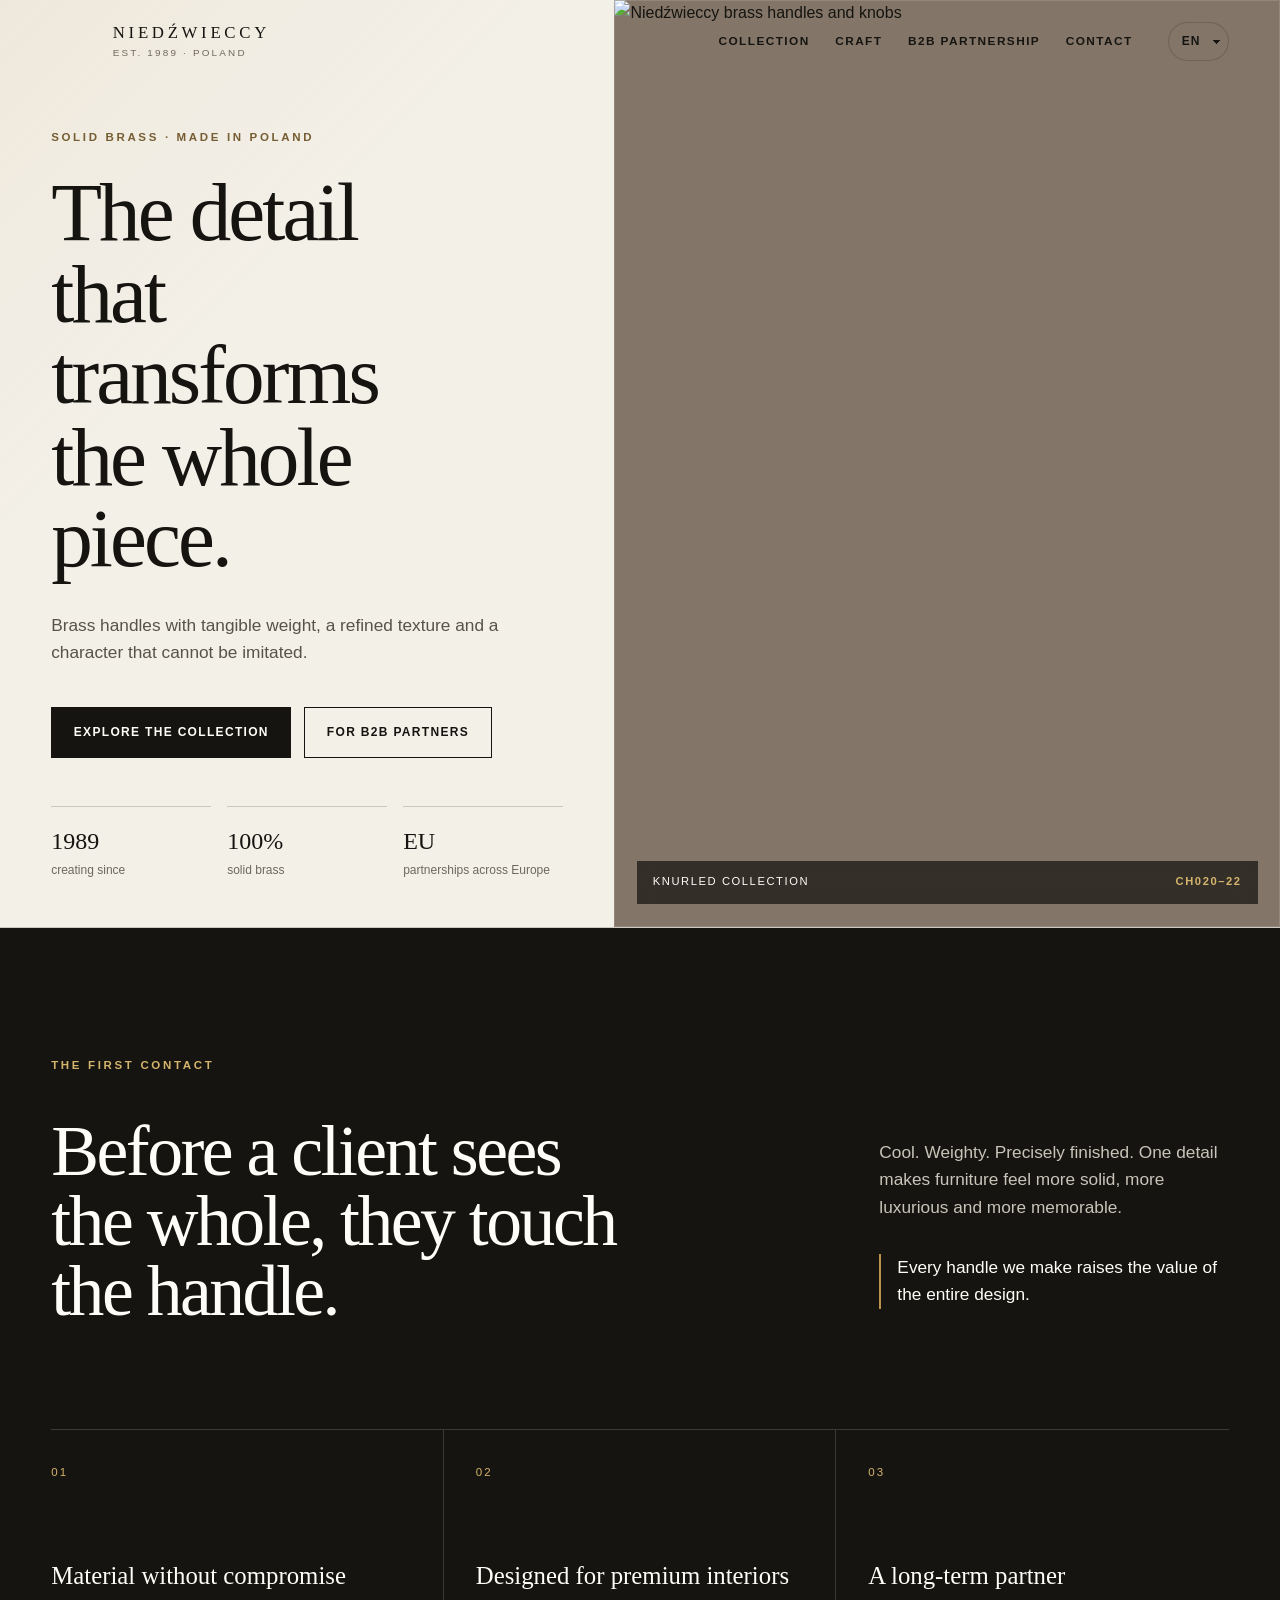
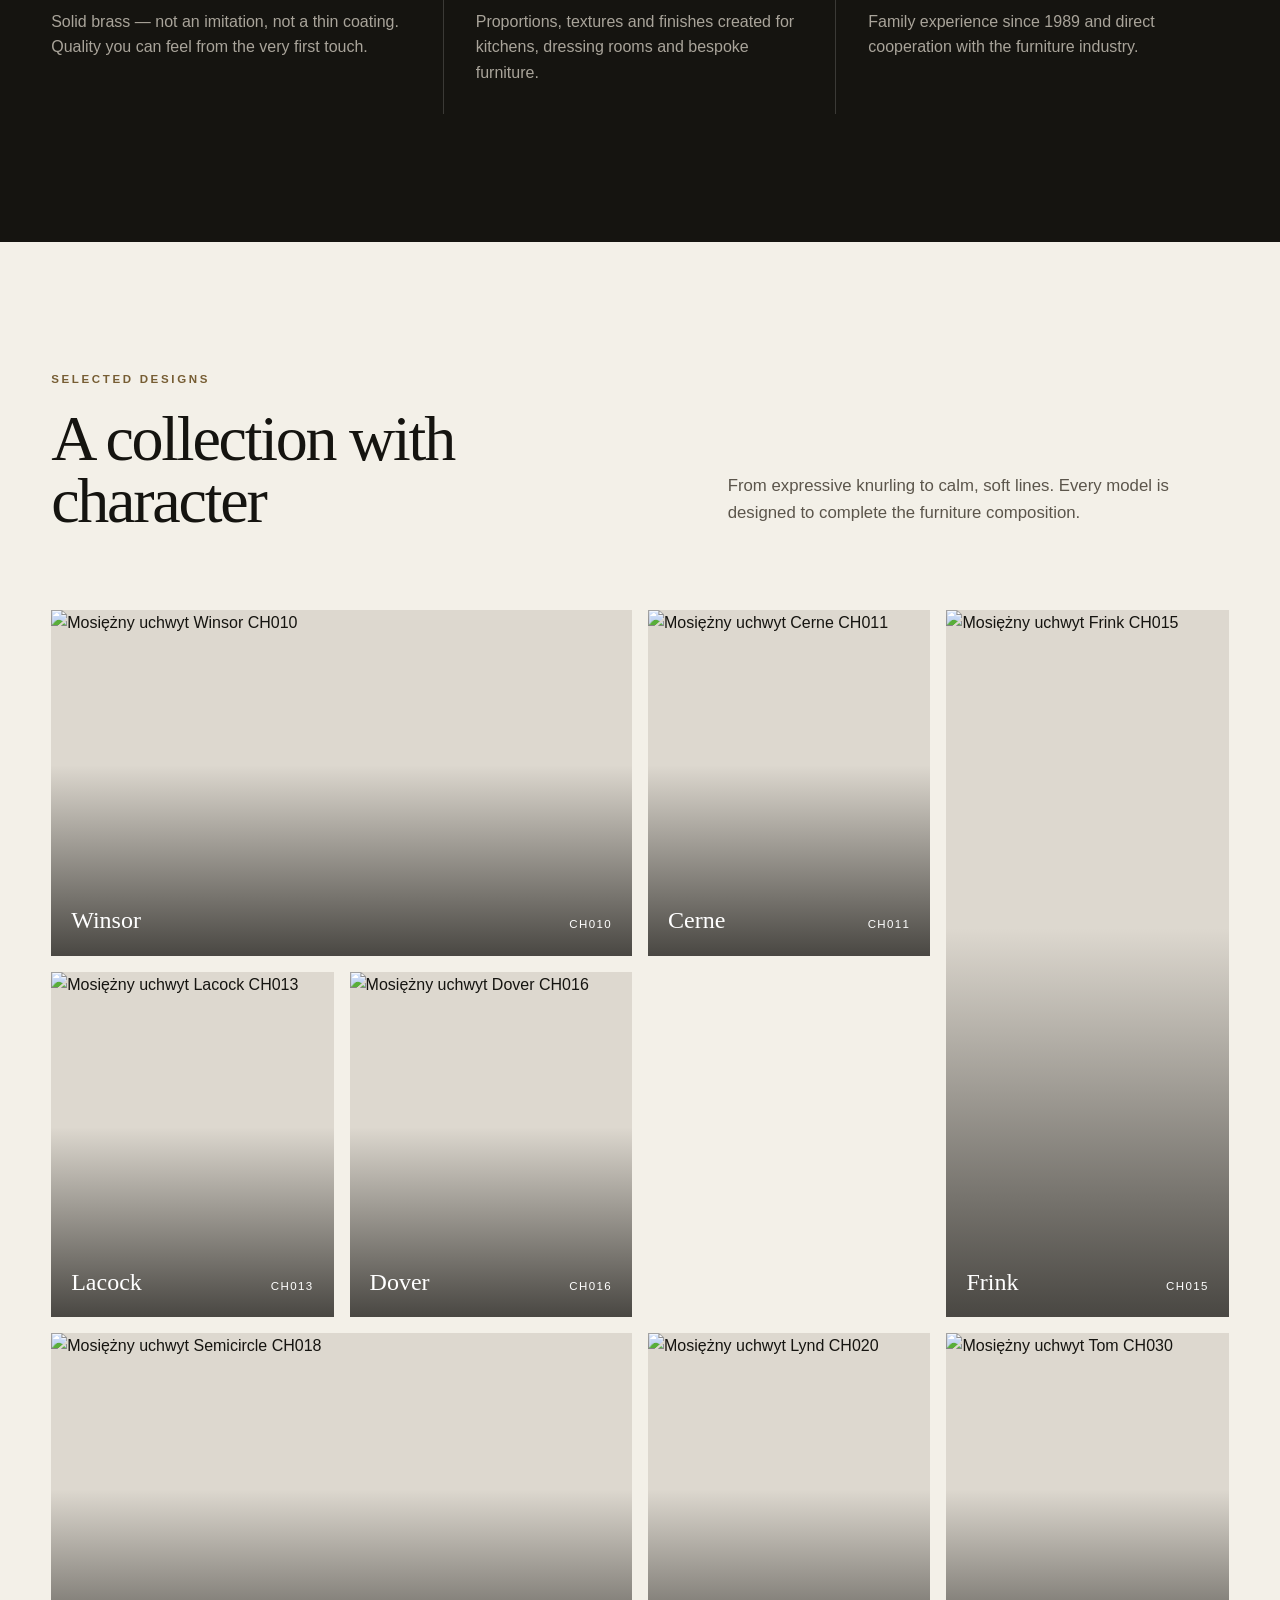
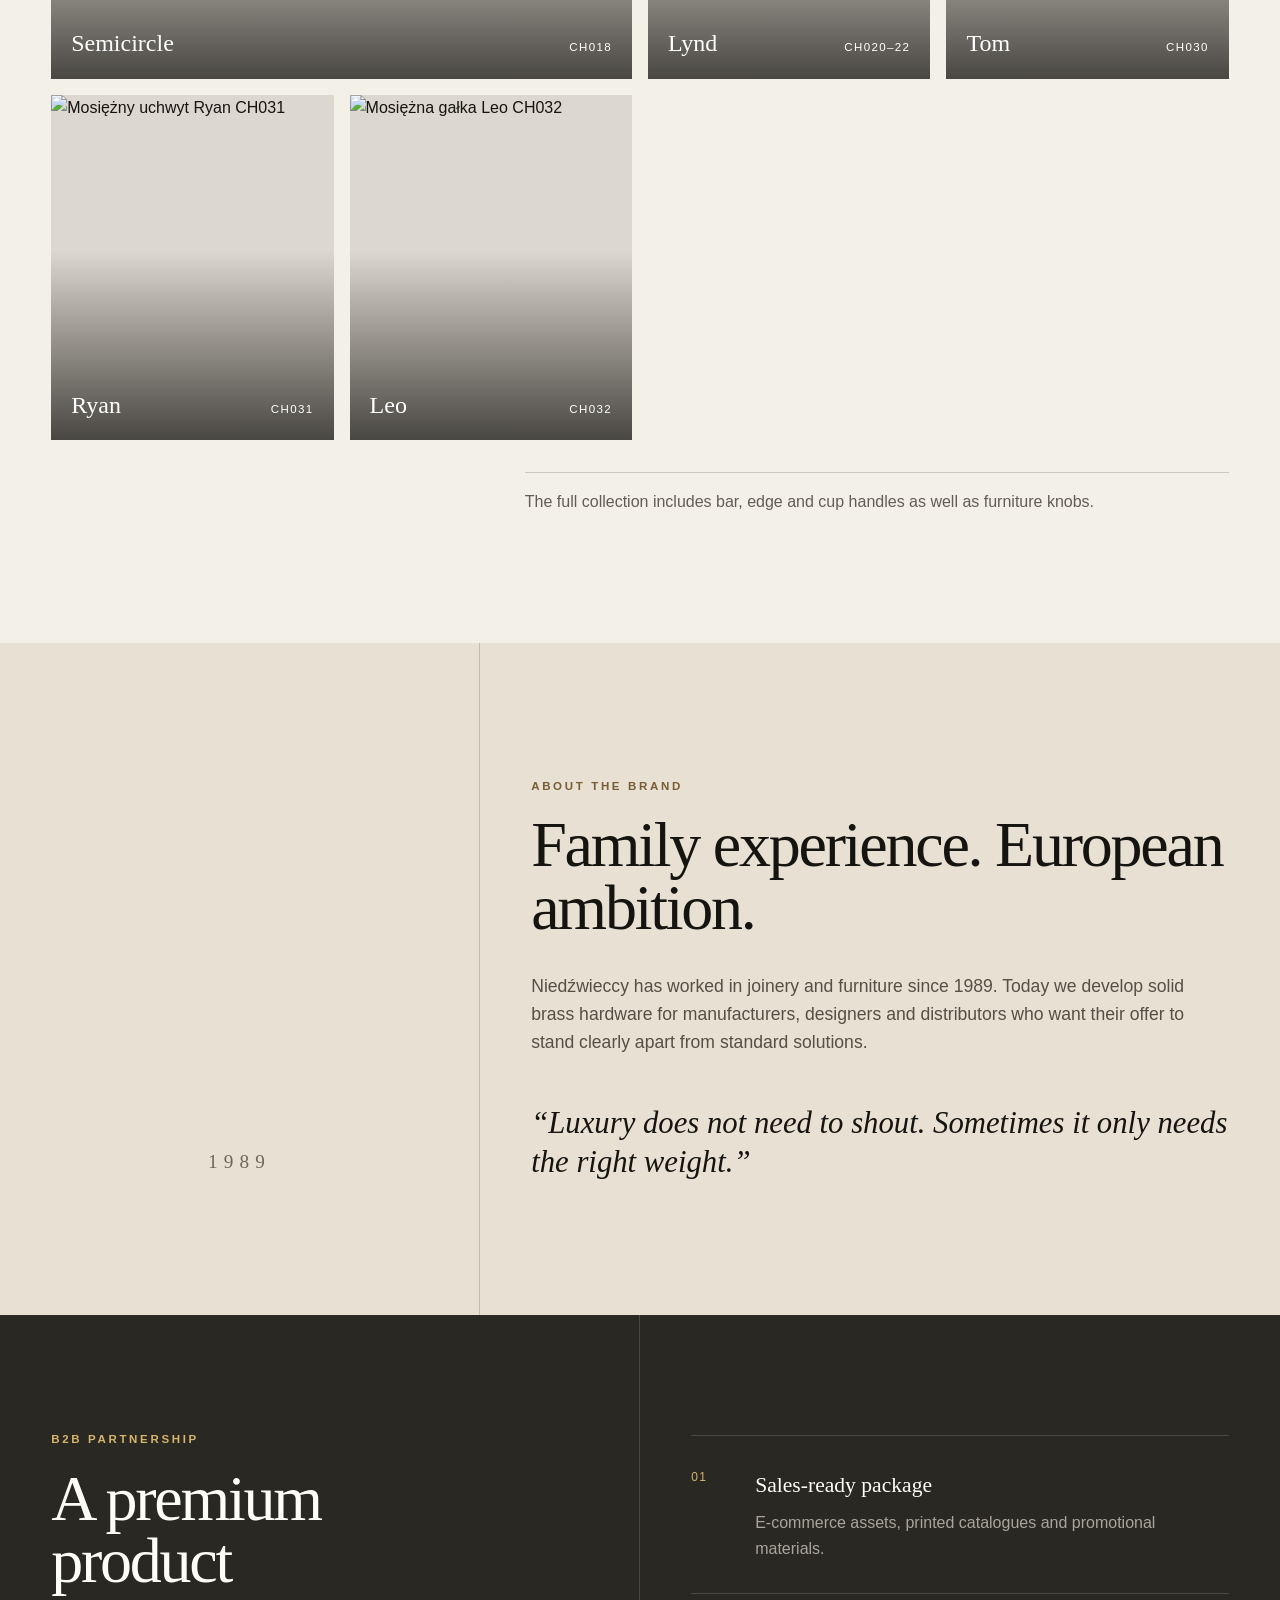
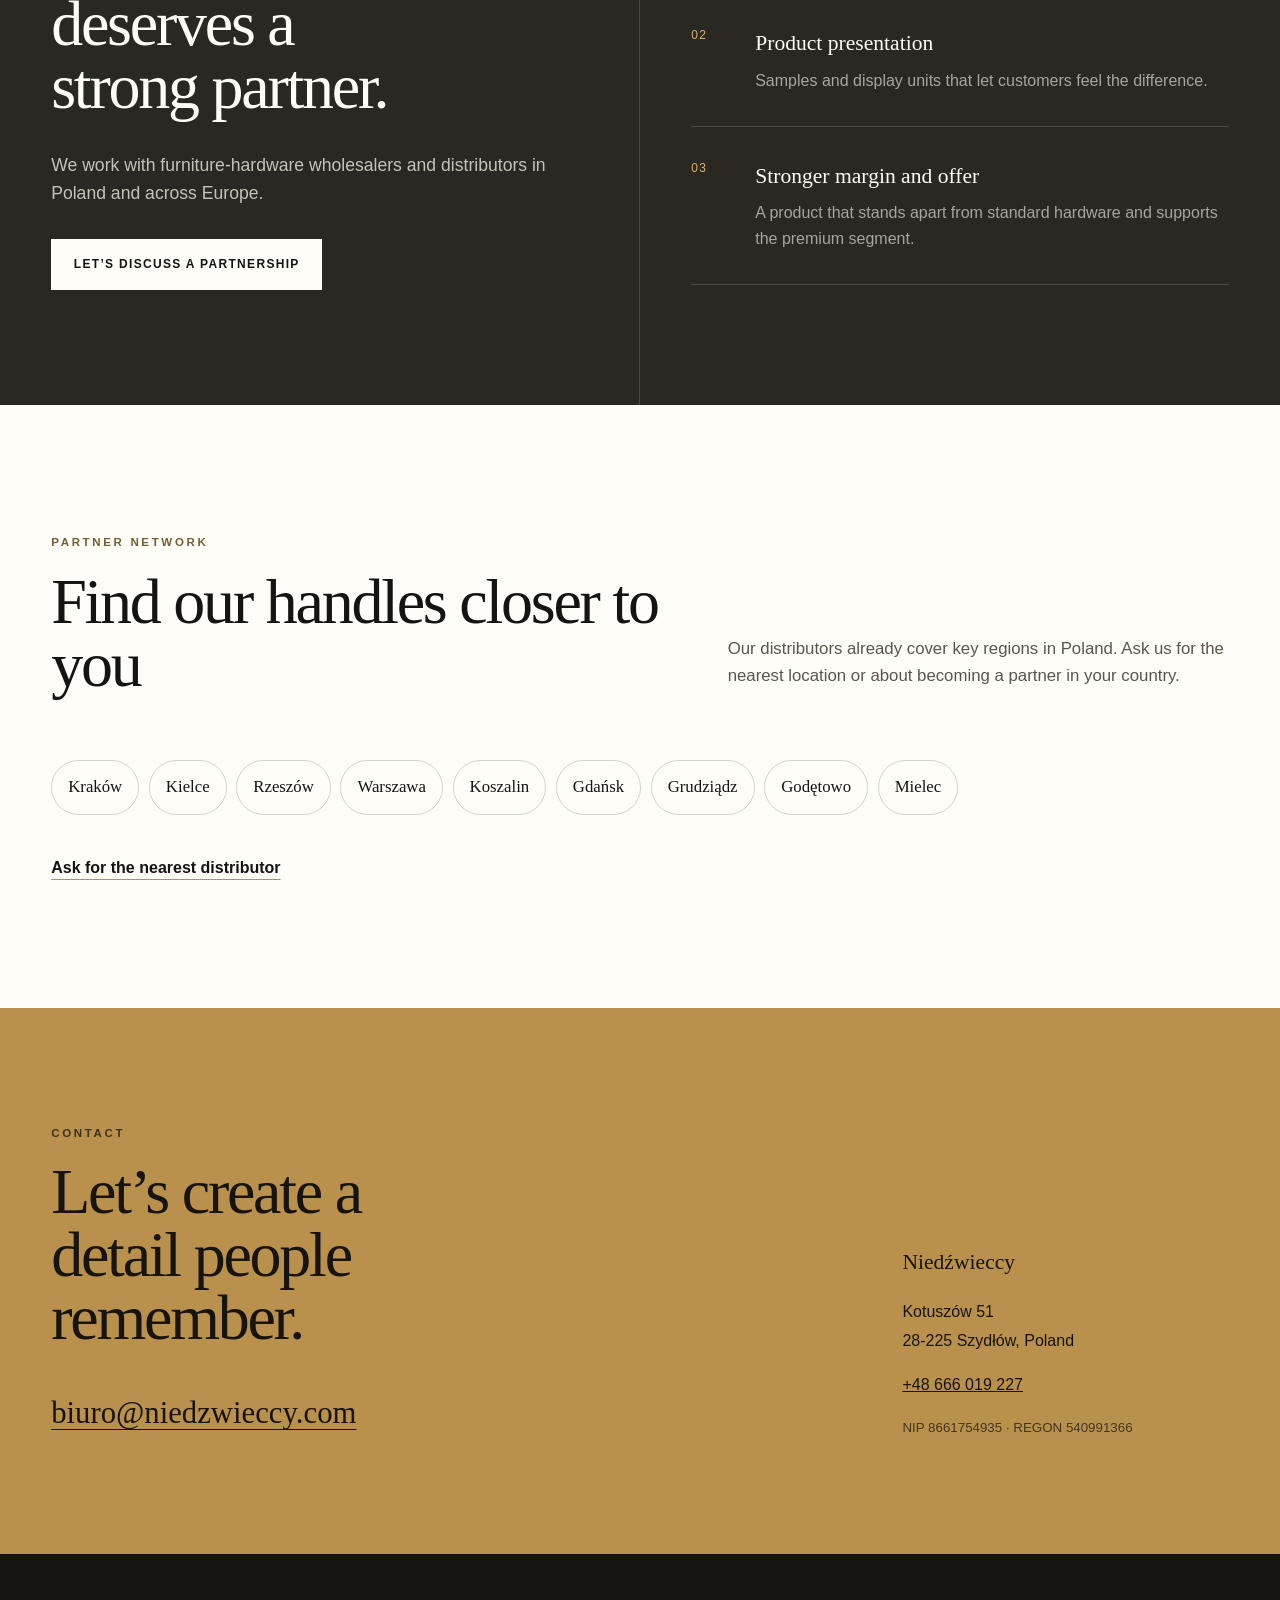
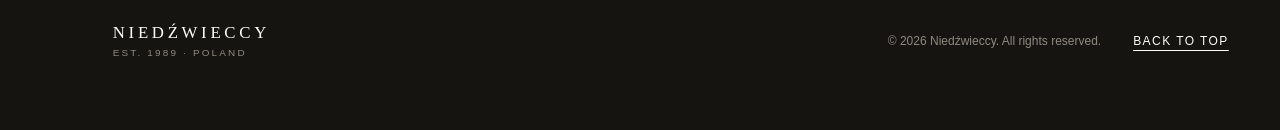
==== index.html @ 20846301 "Add files via upload" ====
<!doctype html>
<html lang="pl">
  <head>
    <meta charset="utf-8" />
    <meta name="viewport" content="width=device-width, initial-scale=1" />
    <meta name="theme-color" content="#151410" />
    <meta
      name="description"
      content="Niedźwieccy — uchwyty i gałki z litego mosiądzu dla producentów mebli, projektantów i dystrybutorów. Polska marka od 1989 roku."
    />
    <meta property="og:type" content="website" />
    <meta property="og:title" content="Niedźwieccy — mosiężne uchwyty klasy premium" />
    <meta
      property="og:description"
      content="Detal, który zmienia cały mebel. Lite mosiężne uchwyty dla profesjonalistów."
    />
    <link rel="canonical" href="https://www.niedzwieccy.com/" />
    <link rel="alternate" hreflang="pl" href="https://www.niedzwieccy.com/?lang=pl" />
    <link rel="alternate" hreflang="de" href="https://www.niedzwieccy.com/?lang=de" />
    <link rel="alternate" hreflang="en" href="https://www.niedzwieccy.com/?lang=en" />
    <link rel="alternate" hreflang="es" href="https://www.niedzwieccy.com/?lang=es" />
    <link rel="alternate" hreflang="fr" href="https://www.niedzwieccy.com/?lang=fr" />
    <link rel="alternate" hreflang="it" href="https://www.niedzwieccy.com/?lang=it" />
    <link
      rel="icon"
      type="image/svg+xml"
      href="data:image/svg+xml,%3Csvg xmlns='http://www.w3.org/2000/svg' viewBox='0 0 64 64'%3E%3Crect width='64' height='64' rx='32' fill='%23151410'/%3E%3Cpath d='M18 45V18l28 28V19' fill='none' stroke='%23c6a15b' stroke-width='5' stroke-linecap='round' stroke-linejoin='round'/%3E%3C/svg%3E"
    />
    <link rel="stylesheet" href="styles.css" />
    <title>Niedźwieccy — mosiężne uchwyty klasy premium</title>
  </head>
  <body>
    <a class="skip-link" href="#main" data-i18n="skip">Przejdź do treści</a>

    <header class="site-header" data-header>
      <a class="brand" href="#top" aria-label="Niedźwieccy — strona główna">
        <span class="brand-tree" aria-hidden="true"></span>
        <span class="brand-copy">
          <strong>NIEDŹWIECCY</strong>
          <small>EST. 1989 · POLAND</small>
        </span>
      </a>

      <button class="menu-toggle" type="button" aria-expanded="false" aria-controls="site-nav" data-menu>
        <span></span><span></span>
        <span class="sr-only" data-i18n="menu">Menu</span>
      </button>

      <nav class="site-nav" id="site-nav" aria-label="Główna nawigacja" data-nav>
        <a href="#collection" data-i18n="navCollection">Kolekcja</a>
        <a href="#craft" data-i18n="navCraft">Rzemiosło</a>
        <a href="#b2b" data-i18n="navB2b">Współpraca B2B</a>
        <a href="#contact" data-i18n="navContact">Kontakt</a>
      </nav>

      <label class="language-picker">
        <span class="sr-only" data-i18n="language">Język</span>
        <select aria-label="Język" data-language>
          <option value="pl">PL</option>
          <option value="de">DE</option>
          <option value="en">EN</option>
          <option value="es">ES</option>
          <option value="fr">FR</option>
          <option value="it">IT</option>
        </select>
      </label>
    </header>

    <main id="main">
      <section class="hero" id="top">
        <div class="hero-copy">
          <div class="eyebrow" data-i18n="heroEyebrow">LITY MOSIĄDZ · POLSKA PRODUKCJA</div>
          <h1 data-i18n="heroTitle">Detal, który zmienia cały mebel.</h1>
          <p class="hero-lead" data-i18n="heroLead">
            Mosiężne uchwyty o wyczuwalnym ciężarze, szlachetnej fakturze i charakterze, którego nie da się podrobić.
          </p>
          <div class="hero-actions">
            <a class="button button-primary" href="#collection" data-i18n="seeCollection">Zobacz kolekcję</a>
            <a class="button button-ghost" href="#b2b" data-i18n="forBusiness">Dla partnerów B2B</a>
          </div>
          <dl class="hero-facts" aria-label="Najważniejsze informacje">
            <div><dt>1989</dt><dd data-i18n="since">od tego roku tworzymy</dd></div>
            <div><dt>100%</dt><dd data-i18n="solid">litego mosiądzu</dd></div>
            <div><dt>EU</dt><dd data-i18n="europe">współpraca w Europie</dd></div>
          </dl>
        </div>
        <figure class="hero-visual">
          <img src="assets/hero-brass.png" alt="Mosiężne uchwyty i gałki Niedźwieccy" data-i18n-alt="heroAlt" />
          <figcaption><span data-i18n="heroCaption">Kolekcja ryflowana</span><strong>CH020–22</strong></figcaption>
        </figure>
      </section>

      <section class="manifesto" id="craft">
        <div class="section-kicker reveal" data-i18n="touchKicker">PIERWSZY KONTAKT</div>
        <div class="manifesto-grid">
          <h2 class="reveal" data-i18n="touchTitle">Zanim klient zobaczy całość, najpierw dotknie uchwytu.</h2>
          <div class="manifesto-copy reveal">
            <p data-i18n="touchBody">
              Chłodny. Ciężki. Precyzyjnie wykończony. Ten jeden detal sprawia, że mebel wygląda solidniej, bardziej luksusowo i zostaje w pamięci.
            </p>
            <p class="gold-line" data-i18n="touchClaim">Każdy nasz uchwyt podnosi wartość całego projektu.</p>
          </div>
        </div>
        <div class="value-grid">
          <article class="value-card reveal">
            <span>01</span>
            <h3 data-i18n="value1Title">Materiał bez kompromisów</h3>
            <p data-i18n="value1Body">Masywny mosiądz — nie imitacja, nie cienka powłoka. Jakość wyczuwalna od pierwszego dotyku.</p>
          </article>
          <article class="value-card reveal">
            <span>02</span>
            <h3 data-i18n="value2Title">Projekt dla wnętrza premium</h3>
            <p data-i18n="value2Body">Proporcje, faktury i wykończenia tworzone z myślą o kuchniach, garderobach i meblach na zamówienie.</p>
          </article>
          <article class="value-card reveal">
            <span>03</span>
            <h3 data-i18n="value3Title">Partner na lata</h3>
            <p data-i18n="value3Body">Rodzinne doświadczenie od 1989 roku i bezpośrednia współpraca z branżą meblarską.</p>
          </article>
        </div>
      </section>

      <section class="collection" id="collection">
        <div class="section-heading reveal">
          <div>
            <div class="section-kicker" data-i18n="collectionKicker">WYBRANE MODELE</div>
            <h2 data-i18n="collectionTitle">Kolekcja z charakterem</h2>
          </div>
          <p data-i18n="collectionLead">Od wyrazistego ryflowania po spokojne, miękkie linie. Każdy model został zaprojektowany tak, by domknąć kompozycję mebla.</p>
        </div>

        <div class="collection-grid">
          <article class="product-card product-wide reveal">
            <img src="assets/collection-winsor.jpg" alt="Mosiężny uchwyt Winsor CH010" loading="lazy" />
            <div><h3>Winsor</h3><span>CH010</span></div>
          </article>
          <article class="product-card reveal">
            <img src="assets/collection-cerne.jpg" alt="Mosiężny uchwyt Cerne CH011" loading="lazy" />
            <div><h3>Cerne</h3><span>CH011</span></div>
          </article>
          <article class="product-card product-tall reveal">
            <img src="assets/collection-frink.jpg" alt="Mosiężny uchwyt Frink CH015" loading="lazy" />
            <div><h3>Frink</h3><span>CH015</span></div>
          </article>
          <article class="product-card reveal">
            <img src="assets/collection-lacock.jpg" alt="Mosiężny uchwyt Lacock CH013" loading="lazy" />
            <div><h3>Lacock</h3><span>CH013</span></div>
          </article>
          <article class="product-card reveal">
            <img src="assets/collection-dover.jpg" alt="Mosiężny uchwyt Dover CH016" loading="lazy" />
            <div><h3>Dover</h3><span>CH016</span></div>
          </article>
          <article class="product-card product-wide reveal">
            <img src="assets/collection-semicircle.jpg" alt="Mosiężny uchwyt Semicircle CH018" loading="lazy" />
            <div><h3>Semicircle</h3><span>CH018</span></div>
          </article>
          <article class="product-card reveal">
            <img src="assets/collection-lynd.jpg" alt="Mosiężny uchwyt Lynd CH020" loading="lazy" />
            <div><h3>Lynd</h3><span>CH020–22</span></div>
          </article>
          <article class="product-card reveal">
            <img src="assets/collection-tom.jpg" alt="Mosiężny uchwyt Tom CH030" loading="lazy" />
            <div><h3>Tom</h3><span>CH030</span></div>
          </article>
          <article class="product-card reveal">
            <img src="assets/collection-ryan.jpg" alt="Mosiężny uchwyt Ryan CH031" loading="lazy" />
            <div><h3>Ryan</h3><span>CH031</span></div>
          </article>
          <article class="product-card reveal">
            <img src="assets/collection-leo.jpg" alt="Mosiężna gałka Leo CH032" loading="lazy" />
            <div><h3>Leo</h3><span>CH032</span></div>
          </article>
        </div>

        <p class="collection-note reveal" data-i18n="collectionNote">Pełna kolekcja obejmuje uchwyty relingowe, krawędziowe, muszlowe i gałki meblowe.</p>
      </section>

      <section class="about">
        <div class="about-mark reveal" aria-hidden="true"><span class="about-tree"></span><small>1989</small></div>
        <div class="about-copy reveal">
          <div class="section-kicker" data-i18n="aboutKicker">O MARCE</div>
          <h2 data-i18n="aboutTitle">Rodzinne doświadczenie. Europejska ambicja.</h2>
          <p data-i18n="aboutBody">
            Niedźwieccy działają w branży stolarskiej i meblarskiej od 1989 roku. Dziś rozwijamy kolekcję uchwytów z litego mosiądzu dla producentów, projektantów i dystrybutorów, którzy chcą wyraźnie odróżnić swoją ofertę od standardowych rozwiązań.
          </p>
          <blockquote data-i18n="aboutQuote">„Luksus nie musi krzyczeć. Czasem wystarczy, że ma odpowiedni ciężar.”</blockquote>
        </div>
      </section>

      <section class="b2b" id="b2b">
        <div class="b2b-intro reveal">
          <div class="section-kicker" data-i18n="b2bKicker">WSPÓŁPRACA B2B</div>
          <h2 data-i18n="b2bTitle">Produkt premium potrzebuje dobrego partnera.</h2>
          <p data-i18n="b2bLead">Współpracujemy z hurtowniami i dystrybutorami akcesoriów meblowych w Polsce i Europie.</p>
          <a class="button button-light" href="mailto:biuro@niedzwieccy.com?subject=Współpraca%20B2B%20Niedźwieccy" data-i18n="b2bCta">Porozmawiajmy o współpracy</a>
        </div>
        <div class="b2b-list reveal">
          <article>
            <span>01</span>
            <div><h3 data-i18n="b2b1Title">Gotowy pakiet sprzedażowy</h3><p data-i18n="b2b1Body">Materiały e-commerce, katalogi drukowane i materiały promocyjne.</p></div>
          </article>
          <article>
            <span>02</span>
            <div><h3 data-i18n="b2b2Title">Ekspozycja produktu</h3><p data-i18n="b2b2Body">Próbki oraz ekspozytory, które pozwalają klientowi poczuć różnicę.</p></div>
          </article>
          <article>
            <span>03</span>
            <div><h3 data-i18n="b2b3Title">Rozwój marży i oferty</h3><p data-i18n="b2b3Body">Produkt odróżniający się od standardowych akcesoriów i wspierający segment premium.</p></div>
          </article>
        </div>
      </section>

      <section class="distribution">
        <div class="section-heading reveal">
          <div>
            <div class="section-kicker" data-i18n="distributionKicker">SIEĆ PARTNERÓW</div>
            <h2 data-i18n="distributionTitle">Znajdź nasze uchwyty bliżej siebie</h2>
          </div>
          <p data-i18n="distributionLead">Nasi dystrybutorzy są już obecni w najważniejszych regionach Polski. Zapytaj nas o najbliższy punkt lub możliwość współpracy w Twoim kraju.</p>
        </div>
        <div class="city-list reveal" aria-label="Miasta dystrybutorów">
          <span>Kraków</span><span>Kielce</span><span>Rzeszów</span><span>Warszawa</span><span>Koszalin</span><span>Gdańsk</span><span>Grudziądz</span><span>Godętowo</span><span>Mielec</span>
        </div>
        <a class="text-link reveal" href="mailto:biuro@niedzwieccy.com?subject=Najbliższy%20dystrybutor" data-i18n="findPartner">Zapytaj o najbliższego dystrybutora</a>
      </section>

      <section class="contact" id="contact">
        <div class="contact-lead reveal">
          <div class="section-kicker" data-i18n="contactKicker">KONTAKT</div>
          <h2 data-i18n="contactTitle">Stwórzmy detal, który zostaje w pamięci.</h2>
          <a class="contact-email" href="mailto:biuro@niedzwieccy.com">biuro@niedzwieccy.com</a>
        </div>
        <address class="contact-details reveal">
          <strong>Niedźwieccy</strong>
          <span>Kotuszów 51</span>
          <span>28-225 Szydłów, Poland</span>
          <a href="tel:+48666019227">+48 666 019 227</a>
          <small>NIP 8661754935 · REGON 540991366</small>
        </address>
      </section>
    </main>

    <footer>
      <a class="brand brand-footer" href="#top">
        <span class="brand-tree" aria-hidden="true"></span>
        <span class="brand-copy"><strong>NIEDŹWIECCY</strong><small>EST. 1989 · POLAND</small></span>
      </a>
      <p>© <span data-year></span> Niedźwieccy. <span data-i18n="rights">Wszelkie prawa zastrzeżone.</span></p>
      <a href="#top" class="back-top" data-i18n="backTop">Na górę</a>
    </footer>

    <script src="script.js"></script>
  </body>
</html>
---- styles.css ----
:root {
  --ink: #151410;
  --ink-soft: #2a2822;
  --paper: #f3f0e8;
  --paper-warm: #e7e0d3;
  --white: #fffdf8;
  --brass: #b9904c;
  --brass-bright: #d5b46d;
  --line: rgba(21, 20, 16, 0.18);
  --serif: Georgia, "Times New Roman", serif;
  --sans: "Helvetica Neue", Helvetica, Arial, sans-serif;
  --pad: clamp(1.25rem, 4vw, 5rem);
  --radius: 2px;
}

* { box-sizing: border-box; }
html { scroll-behavior: smooth; }
body {
  margin: 0;
  color: var(--ink);
  background: var(--paper);
  font-family: var(--sans);
  font-size: 1rem;
  line-height: 1.6;
  -webkit-font-smoothing: antialiased;
}
body.menu-open { overflow: hidden; }
a { color: inherit; }
img { display: block; max-width: 100%; }
button, select { font: inherit; }

.skip-link {
  position: fixed;
  z-index: 100;
  left: 1rem;
  top: -5rem;
  padding: .75rem 1rem;
  background: var(--ink);
  color: var(--white);
}
.skip-link:focus { top: 1rem; }
.sr-only {
  position: absolute;
  width: 1px;
  height: 1px;
  padding: 0;
  margin: -1px;
  overflow: hidden;
  clip: rect(0,0,0,0);
  white-space: nowrap;
  border: 0;
}

.site-header {
  position: fixed;
  z-index: 30;
  inset: 0 0 auto 0;
  height: 5.25rem;
  padding: 0 var(--pad);
  display: grid;
  grid-template-columns: 1fr auto auto;
  align-items: center;
  gap: 2.2rem;
  border-bottom: 1px solid transparent;
  transition: background .35s ease, border-color .35s ease, height .35s ease;
}
.site-header.scrolled {
  height: 4.5rem;
  background: rgba(243, 240, 232, .94);
  border-color: var(--line);
  backdrop-filter: blur(16px);
}
.brand {
  display: inline-flex;
  align-items: center;
  gap: .85rem;
  width: max-content;
  text-decoration: none;
}
.brand-tree, .about-tree {
  display: block;
  background-image: url("assets/tree-mark.png");
  background-size: 200% 100%;
  background-position: left center;
  background-repeat: no-repeat;
}
.brand-tree { width: 3rem; height: 2.6rem; }
.brand-copy { display: grid; line-height: 1; gap: .35rem; }
.brand-copy strong { font-family: var(--serif); font-size: 1.05rem; letter-spacing: .22em; font-weight: 400; }
.brand-copy small { font-size: .62rem; letter-spacing: .22em; color: #6f6a60; }

.site-nav { display: flex; align-items: center; gap: clamp(1rem, 2vw, 2rem); }
.site-nav a {
  position: relative;
  text-decoration: none;
  text-transform: uppercase;
  letter-spacing: .12em;
  font-size: .74rem;
  font-weight: 600;
}
.site-nav a::after {
  content: "";
  position: absolute;
  left: 0;
  right: 100%;
  bottom: -.4rem;
  height: 1px;
  background: var(--brass);
  transition: right .25s ease;
}
.site-nav a:hover::after, .site-nav a:focus-visible::after { right: 0; }
.language-picker select {
  appearance: none;
  border: 1px solid var(--line);
  border-radius: 999px;
  background: transparent;
  color: var(--ink);
  padding: .55rem 1.7rem .55rem .8rem;
  font-size: .75rem;
  font-weight: 700;
  letter-spacing: .09em;
  background-image: linear-gradient(45deg, transparent 50%, currentColor 50%), linear-gradient(135deg, currentColor 50%, transparent 50%);
  background-position: calc(100% - 11px) 50%, calc(100% - 7px) 50%;
  background-size: 4px 4px, 4px 4px;
  background-repeat: no-repeat;
}
.menu-toggle { display: none; }

.hero {
  min-height: 100svh;
  display: grid;
  grid-template-columns: 48% 52%;
  border-bottom: 1px solid var(--line);
}
.hero-copy {
  padding: clamp(8rem, 14vh, 11rem) var(--pad) 3rem;
  display: flex;
  flex-direction: column;
  justify-content: center;
  background:
    linear-gradient(135deg, rgba(185,144,76,.08), transparent 35%),
    var(--paper);
}
.eyebrow, .section-kicker {
  font-size: .72rem;
  letter-spacing: .23em;
  font-weight: 700;
  color: #765d33;
}
.hero h1, h2 {
  margin: 0;
  font-family: var(--serif);
  font-weight: 400;
  letter-spacing: -.035em;
  line-height: .98;
}
.hero h1 { max-width: 9ch; margin-top: 1.6rem; font-size: clamp(3.2rem, 6.5vw, 7.2rem); }
.hero-lead { max-width: 36rem; margin: 2rem 0 0; color: #585248; font-size: clamp(1.05rem, 1.35vw, 1.28rem); }
.hero-actions { display: flex; flex-wrap: wrap; gap: .8rem; margin-top: 2.5rem; }
.button {
  display: inline-flex;
  align-items: center;
  justify-content: center;
  min-height: 3.2rem;
  padding: .85rem 1.35rem;
  border: 1px solid var(--ink);
  text-decoration: none;
  text-transform: uppercase;
  letter-spacing: .11em;
  font-size: .75rem;
  font-weight: 700;
  transition: color .25s ease, background .25s ease, border-color .25s ease;
}
.button-primary { color: var(--white); background: var(--ink); }
.button-primary:hover, .button-primary:focus-visible { background: var(--brass); border-color: var(--brass); }
.button-ghost:hover, .button-ghost:focus-visible { color: var(--white); background: var(--ink); }
.hero-facts { margin: auto 0 0; padding-top: 3rem; display: grid; grid-template-columns: repeat(3, 1fr); gap: 1rem; }
.hero-facts div { border-top: 1px solid var(--line); padding-top: .9rem; }
.hero-facts dt { font-family: var(--serif); font-size: 1.5rem; }
.hero-facts dd { margin: .15rem 0 0; color: #6e685f; font-size: .75rem; line-height: 1.35; }
.hero-visual { position: relative; margin: 0; min-height: 42rem; overflow: hidden; background: #837668; }
.hero-visual::after {
  content: "";
  position: absolute;
  inset: 0;
  box-shadow: inset 0 0 0 1px rgba(255,255,255,.12);
  pointer-events: none;
}
.hero-visual img { width: 100%; height: 100%; object-fit: cover; }
.hero-visual figcaption {
  position: absolute;
  z-index: 1;
  bottom: 1.4rem;
  left: 1.4rem;
  right: 1.4rem;
  display: flex;
  align-items: baseline;
  justify-content: space-between;
  padding: .8rem 1rem;
  background: rgba(21,20,16,.72);
  color: var(--white);
  backdrop-filter: blur(8px);
  text-transform: uppercase;
  font-size: .7rem;
  letter-spacing: .14em;
}
.hero-visual figcaption strong { color: var(--brass-bright); }

.manifesto, .collection, .distribution { padding: clamp(6rem, 10vw, 10rem) var(--pad); }
.manifesto { background: var(--ink); color: var(--white); }
.manifesto .section-kicker { color: var(--brass-bright); }
.manifesto-grid { margin-top: 2.6rem; display: grid; grid-template-columns: 1.35fr .65fr; gap: 8vw; align-items: end; }
.manifesto h2 { max-width: 16ch; font-size: clamp(2.7rem, 5.6vw, 6.3rem); }
.manifesto-copy { max-width: 32rem; color: #c9c4b9; font-size: 1.08rem; }
.gold-line { margin-top: 2rem; padding-left: 1rem; border-left: 2px solid var(--brass); color: var(--white); }
.value-grid { margin-top: clamp(4rem, 8vw, 8rem); display: grid; grid-template-columns: repeat(3, 1fr); border-top: 1px solid rgba(255,255,255,.16); }
.value-card { min-height: 17rem; padding: 1.8rem 2rem 1.8rem 0; border-right: 1px solid rgba(255,255,255,.16); }
.value-card + .value-card { padding-left: 2rem; }
.value-card:last-child { border-right: 0; }
.value-card > span { color: var(--brass-bright); font-size: .72rem; letter-spacing: .18em; }
.value-card h3 { margin: 4.5rem 0 .8rem; font-family: var(--serif); font-size: 1.55rem; font-weight: 400; }
.value-card p { margin: 0; color: #a9a49a; max-width: 25rem; }

.section-heading { display: grid; grid-template-columns: 1.1fr .9fr; gap: 4rem; align-items: end; }
.section-heading h2, .about h2, .b2b h2, .contact h2 { margin-top: 1.2rem; font-size: clamp(2.8rem, 5vw, 5.8rem); }
.section-heading > p { margin: 0 0 .4rem; max-width: 35rem; color: #5b554b; font-size: 1.05rem; }
.collection-grid {
  margin-top: clamp(3rem, 6vw, 5rem);
  display: grid;
  grid-template-columns: repeat(4, 1fr);
  grid-auto-rows: clamp(18rem, 27vw, 30rem);
  gap: 1rem;
}
.product-card { position: relative; overflow: hidden; margin: 0; background: #ddd8cf; }
.product-card.product-wide { grid-column: span 2; }
.product-card.product-tall { grid-row: span 2; }
.product-card img { width: 100%; height: 100%; object-fit: cover; transition: transform .7s cubic-bezier(.2,.65,.25,1); }
.product-card::after { content: ""; position: absolute; inset: 45% 0 0; background: linear-gradient(transparent, rgba(16,15,12,.72)); }
.product-card:hover img { transform: scale(1.035); }
.product-card > div { position: absolute; z-index: 2; left: 1.25rem; right: 1.25rem; bottom: 1rem; display: flex; justify-content: space-between; align-items: baseline; color: white; }
.product-card h3 { margin: 0; font-family: var(--serif); font-size: 1.5rem; font-weight: 400; }
.product-card span { font-size: .72rem; letter-spacing: .12em; }
.collection-note { margin: 2rem 0 0 auto; max-width: 44rem; padding-top: 1rem; border-top: 1px solid var(--line); color: #635d53; }

.about { display: grid; grid-template-columns: .75fr 1.25fr; min-height: 42rem; background: var(--paper-warm); }
.about-mark { display: grid; place-content: center; text-align: center; border-right: 1px solid var(--line); }
.about-tree { width: min(32vw, 25rem); aspect-ratio: 8 / 7; }
.about-mark small { margin-top: 1rem; font-family: var(--serif); font-size: 1.2rem; letter-spacing: .32em; color: #6c665c; }
.about-copy { padding: clamp(5rem, 9vw, 9rem) var(--pad); align-self: center; }
.about-copy p { max-width: 49rem; margin: 2rem 0; font-size: 1.1rem; color: #554f45; }
.about-copy blockquote { margin: 3rem 0 0; max-width: 45rem; font-family: var(--serif); font-style: italic; font-size: clamp(1.4rem, 2.4vw, 2.3rem); line-height: 1.25; }

.b2b { display: grid; grid-template-columns: 1fr 1fr; background: var(--ink-soft); color: var(--white); }
.b2b-intro { padding: clamp(5rem, 9vw, 9rem) var(--pad); border-right: 1px solid rgba(255,255,255,.15); }
.b2b .section-kicker { color: var(--brass-bright); }
.b2b h2 { max-width: 12ch; }
.b2b-intro p { max-width: 36rem; margin: 2rem 0; color: #c7c2b8; font-size: 1.1rem; }
.button-light { border-color: var(--white); color: var(--ink); background: var(--white); }
.button-light:hover, .button-light:focus-visible { color: var(--white); background: var(--brass); border-color: var(--brass); }
.b2b-list { padding: clamp(4rem, 8vw, 8rem) var(--pad); display: grid; align-content: center; }
.b2b-list article { display: grid; grid-template-columns: 3rem 1fr; gap: 1rem; padding: 2rem 0; border-bottom: 1px solid rgba(255,255,255,.15); }
.b2b-list article:first-child { border-top: 1px solid rgba(255,255,255,.15); }
.b2b-list span { color: var(--brass-bright); font-size: .75rem; letter-spacing: .12em; }
.b2b-list h3 { margin: 0 0 .45rem; font-family: var(--serif); font-size: 1.35rem; font-weight: 400; }
.b2b-list p { margin: 0; color: #aaa59c; }

.distribution { background: var(--white); }
.city-list { margin-top: 4rem; display: flex; flex-wrap: wrap; gap: .6rem; }
.city-list span { padding: .8rem 1rem; border: 1px solid var(--line); border-radius: 999px; font-family: var(--serif); font-size: 1.05rem; }
.text-link { display: inline-block; margin-top: 2.5rem; text-underline-offset: .35rem; text-decoration-color: var(--brass); font-weight: 600; }

.contact { padding: clamp(5rem, 9vw, 9rem) var(--pad); display: grid; grid-template-columns: 1.4fr .6fr; gap: 7vw; align-items: end; background: var(--brass); color: #17140f; }
.contact-lead h2 { max-width: 13ch; }
.contact .section-kicker { color: #3f321e; }
.contact-email { display: inline-block; margin-top: 2.5rem; font-family: var(--serif); font-size: clamp(1.3rem, 2.4vw, 2.3rem); text-decoration-thickness: 1px; text-underline-offset: .35rem; }
.contact-details { display: grid; gap: .2rem; font-style: normal; }
.contact-details strong { margin-bottom: 1rem; font-family: var(--serif); font-size: 1.35rem; font-weight: 400; }
.contact-details a { margin-top: 1rem; width: max-content; }
.contact-details small { margin-top: 1rem; opacity: .72; }

footer { min-height: 11rem; padding: 2.4rem var(--pad); display: grid; grid-template-columns: 1fr auto auto; gap: 2rem; align-items: center; background: var(--ink); color: var(--white); }
footer .brand-tree { background-position: right center; }
footer .brand-copy small, footer p { color: #8f8a80; }
footer p { font-size: .75rem; }
.back-top { font-size: .75rem; text-transform: uppercase; letter-spacing: .12em; text-underline-offset: .3rem; }

.reveal { opacity: 0; transform: translateY(24px); transition: opacity .8s ease, transform .8s ease; }
.reveal.visible { opacity: 1; transform: none; }

@media (max-width: 1080px) {
  .site-header { grid-template-columns: 1fr auto auto; }
  .site-nav {
    position: fixed;
    inset: 0;
    z-index: -1;
    display: grid;
    place-content: center;
    gap: 1.5rem;
    background: var(--paper);
    opacity: 0;
    pointer-events: none;
    transition: opacity .25s ease;
  }
  .site-nav.open { opacity: 1; pointer-events: auto; }
  .site-nav a { font-family: var(--serif); font-size: clamp(1.8rem, 4vw, 3rem); text-align: center; text-transform: none; font-weight: 400; }
  .menu-toggle { position: relative; z-index: 31; display: grid; gap: .38rem; width: 2.6rem; height: 2.6rem; place-content: center; border: 0; background: transparent; cursor: pointer; }
  .menu-toggle span:not(.sr-only) { display: block; width: 1.4rem; height: 1px; background: currentColor; transition: transform .25s ease; }
  .menu-toggle[aria-expanded="true"] span:first-child { transform: translateY(3px) rotate(45deg); }
  .menu-toggle[aria-expanded="true"] span:nth-child(2) { transform: translateY(-3px) rotate(-45deg); }
  .language-picker { grid-column: 2; grid-row: 1; }
  .menu-toggle { grid-column: 3; grid-row: 1; }
  .hero { grid-template-columns: 1fr 1fr; }
  .hero-facts { display: none; }
  .collection-grid { grid-template-columns: repeat(3, 1fr); }
}

@media (max-width: 760px) {
  .site-header { height: 4.5rem; gap: .55rem; }
  .brand-tree { width: 2.3rem; height: 2rem; }
  .brand-copy strong { font-size: .88rem; letter-spacing: .16em; }
  .brand-copy small { font-size: .53rem; }
  .language-picker select { padding: .48rem 1.45rem .48rem .65rem; }
  .hero { display: flex; flex-direction: column; min-height: 0; }
  .hero-copy { min-height: 78svh; padding-top: 7.5rem; order: 1; }
  .hero h1 { font-size: clamp(3.1rem, 15vw, 5.2rem); }
  .hero-visual { min-height: 68svh; order: 2; }
  .hero-actions { display: grid; }
  .hero-actions .button { width: 100%; }
  .manifesto-grid, .section-heading, .about, .b2b, .contact { grid-template-columns: 1fr; }
  .manifesto-grid { gap: 2rem; }
  .value-grid { grid-template-columns: 1fr; }
  .value-card, .value-card + .value-card { min-height: 0; padding: 1.8rem 0; border-right: 0; border-bottom: 1px solid rgba(255,255,255,.16); }
  .value-card h3 { margin-top: 2rem; }
  .section-heading { gap: 2rem; }
  .collection-grid { grid-template-columns: 1fr 1fr; grid-auto-rows: 16rem; }
  .product-card.product-tall { grid-row: span 1; }
  .product-card.product-wide { grid-column: span 2; }
  .about-mark { min-height: 24rem; border-right: 0; border-bottom: 1px solid var(--line); }
  .about-tree { width: 16rem; }
  .b2b-intro { border-right: 0; border-bottom: 1px solid rgba(255,255,255,.15); }
  footer { grid-template-columns: 1fr; text-align: left; }
}

@media (max-width: 460px) {
  .brand-copy small { display: none; }
  .brand-tree { display: none; }
  .collection-grid { grid-template-columns: 1fr; grid-auto-rows: 19rem; }
  .product-card.product-wide { grid-column: auto; }
  .hero-visual figcaption { left: .7rem; right: .7rem; bottom: .7rem; }
}

@media (prefers-reduced-motion: reduce) {
  html { scroll-behavior: auto; }
  *, *::before, *::after { animation-duration: .01ms !important; transition-duration: .01ms !important; }
  .reveal { opacity: 1; transform: none; }
}
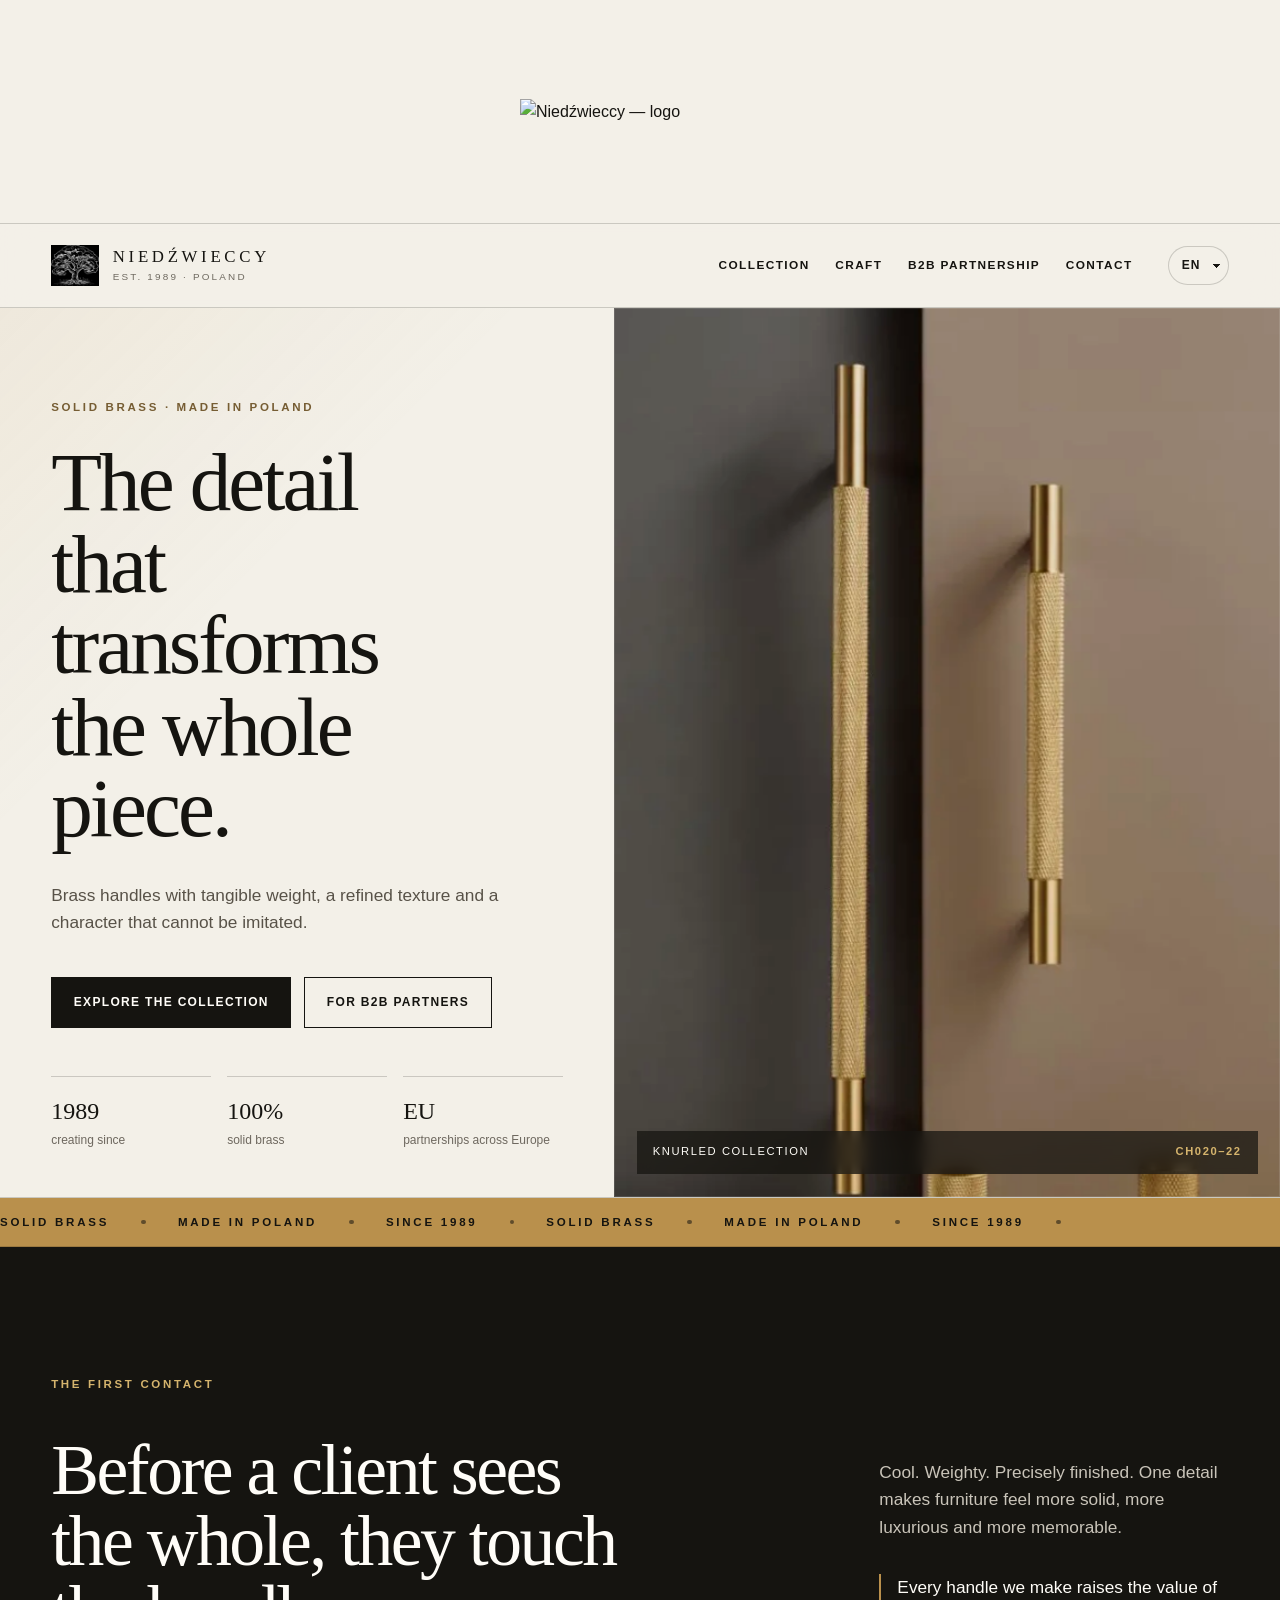
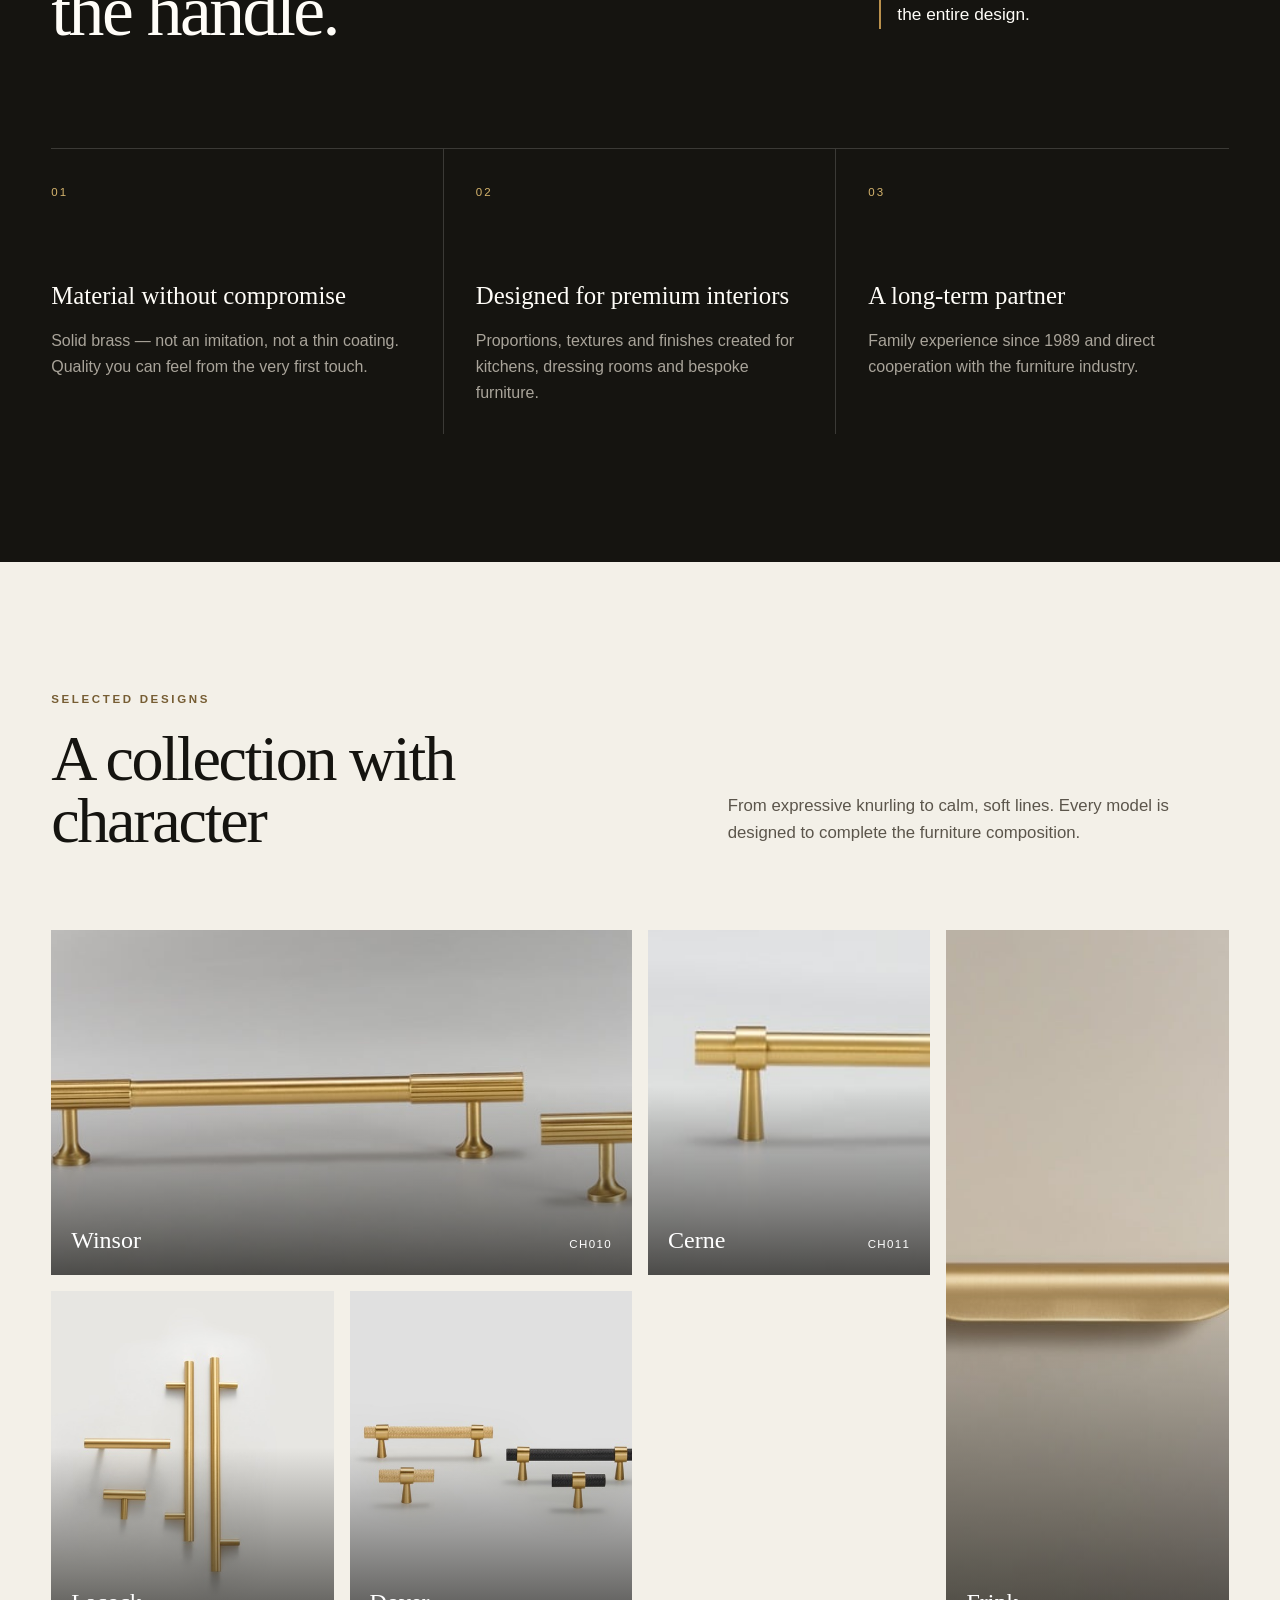
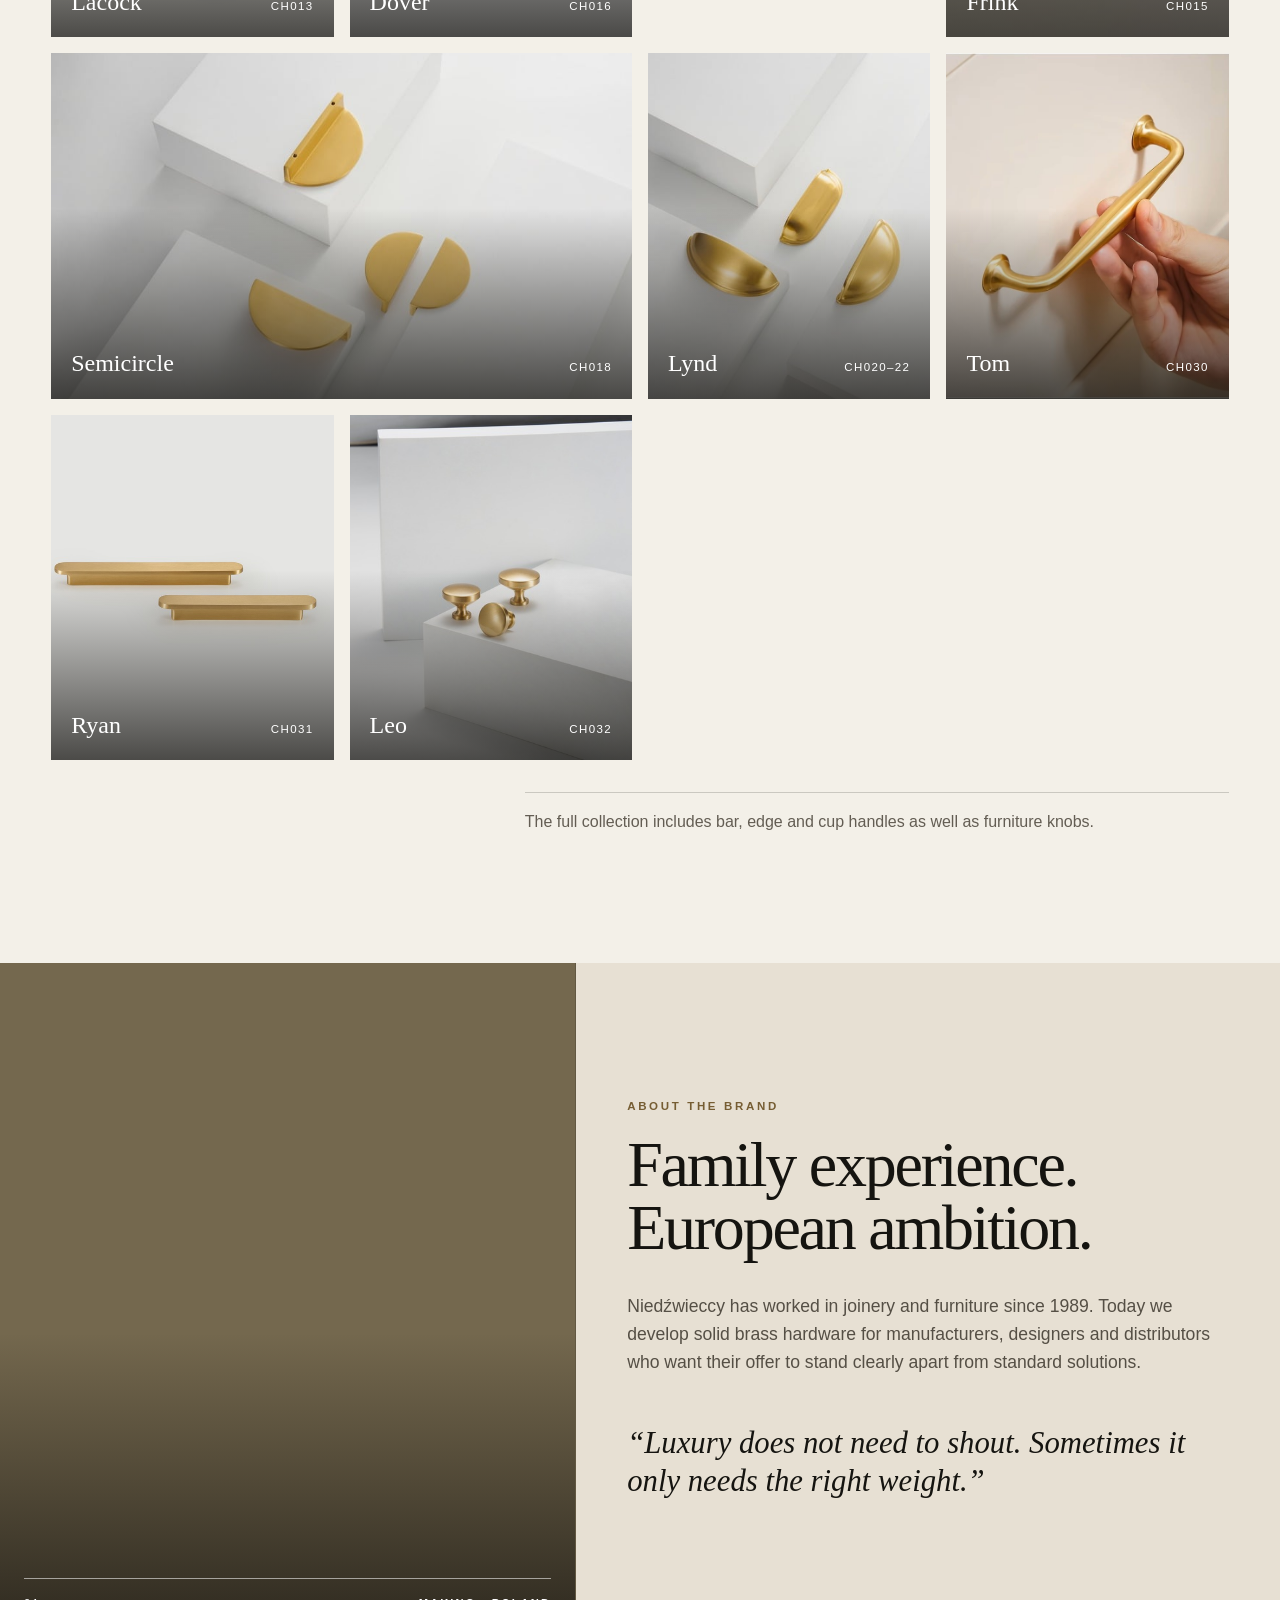
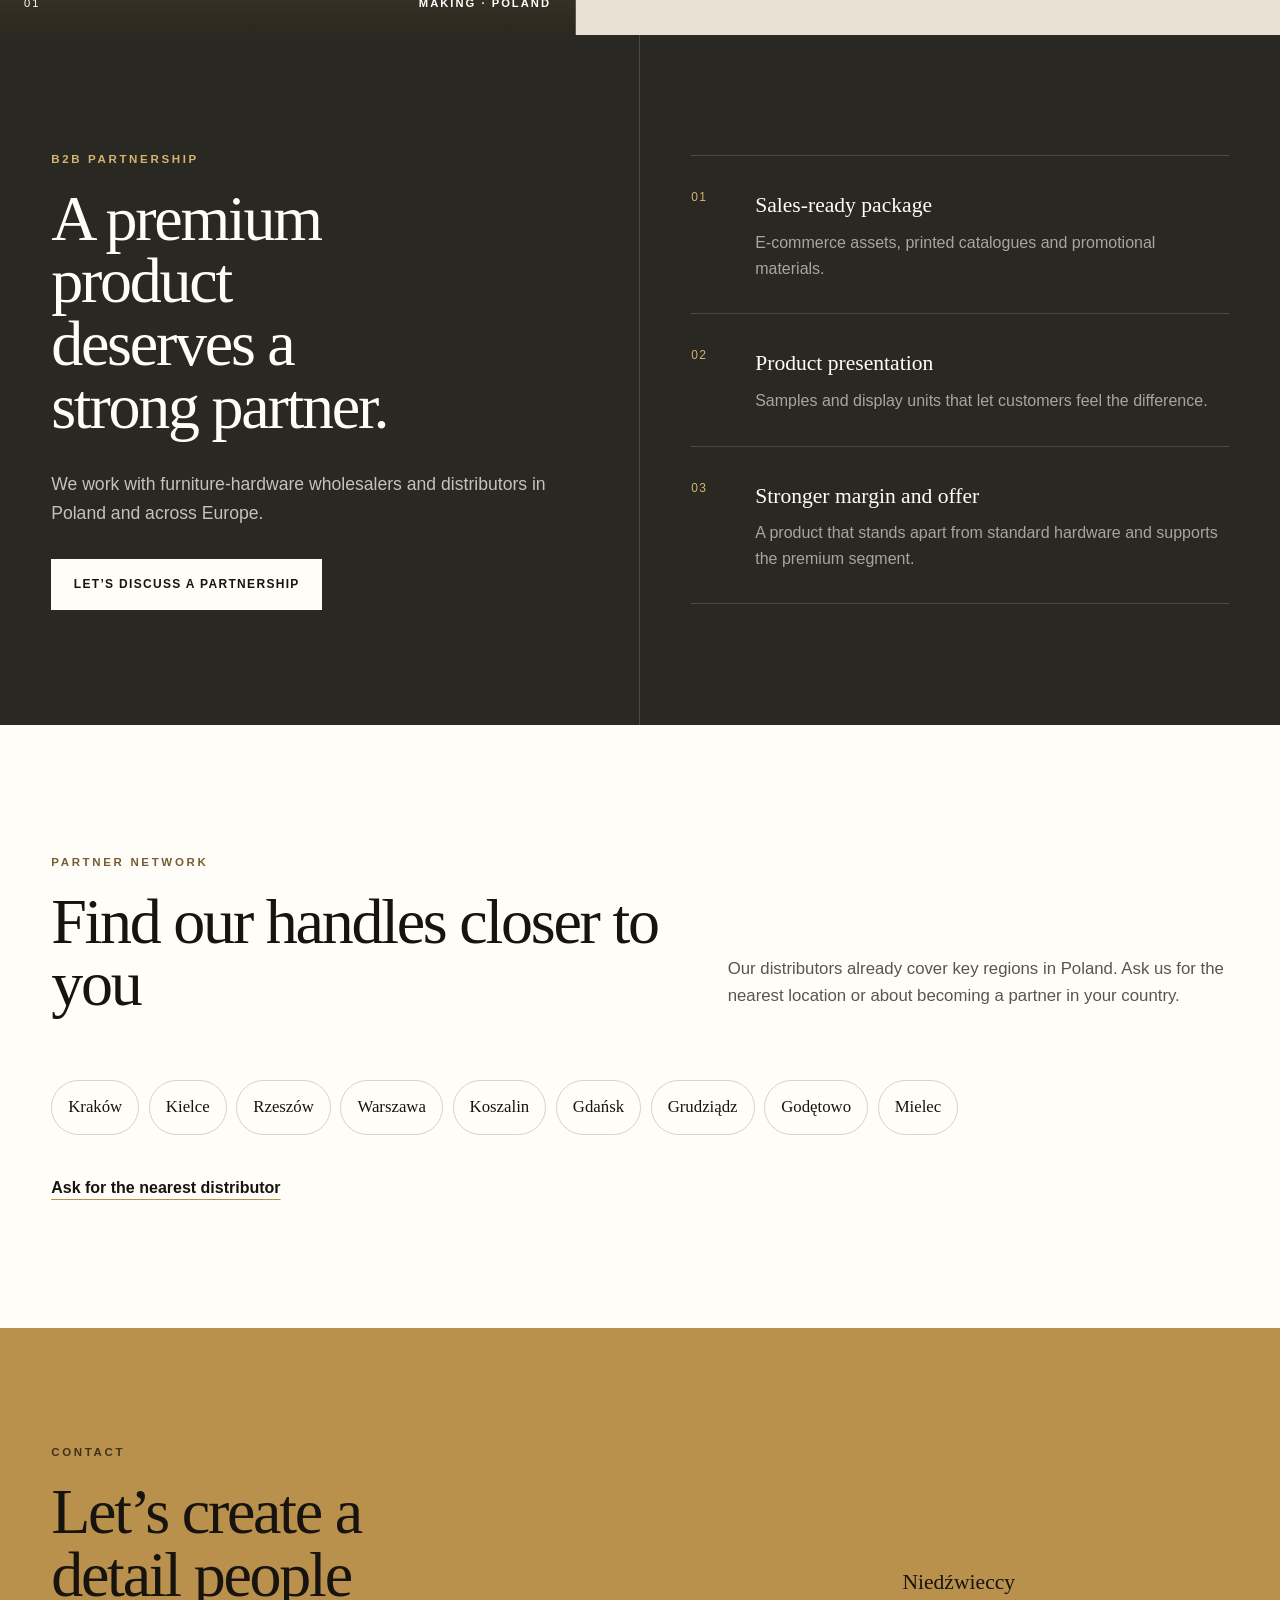
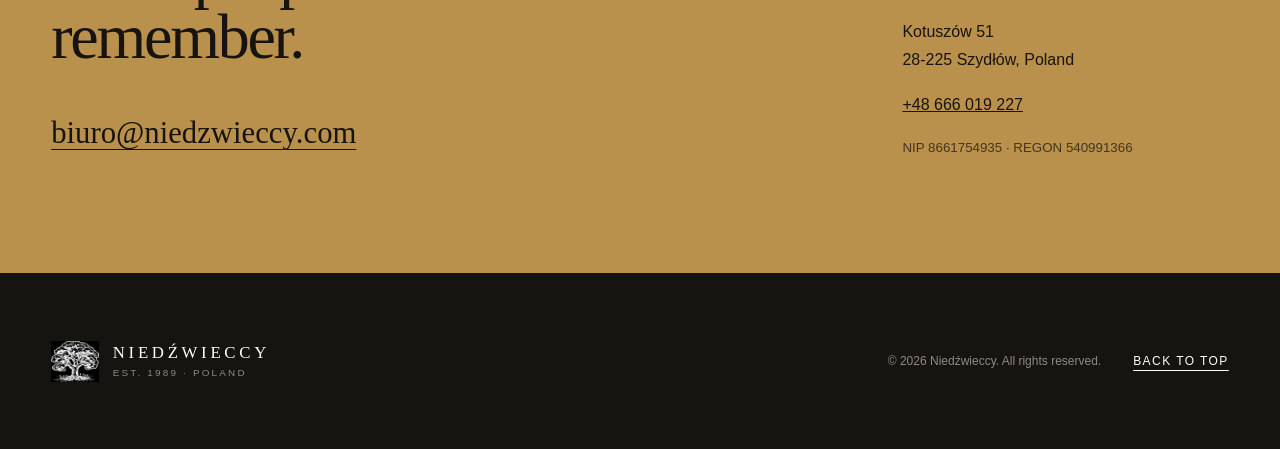
==== commit 66745031: "Add files via upload" ====
--- a/index.html
+++ b/index.html
@@ -26,14 +26,20 @@
       type="image/svg+xml"
       href="data:image/svg+xml,%3Csvg xmlns='http://www.w3.org/2000/svg' viewBox='0 0 64 64'%3E%3Crect width='64' height='64' rx='32' fill='%23151410'/%3E%3Cpath d='M18 45V18l28 28V19' fill='none' stroke='%23c6a15b' stroke-width='5' stroke-linecap='round' stroke-linejoin='round'/%3E%3C/svg%3E"
     />
-    <link rel="stylesheet" href="styles.css" />
+    <link rel="stylesheet" href="styles.css?v=4" />
     <title>Niedźwieccy — mosiężne uchwyty klasy premium</title>
   </head>
   <body>
     <a class="skip-link" href="#main" data-i18n="skip">Przejdź do treści</a>
 
+    <div class="brand-masthead" id="top">
+      <a class="masthead-logo" href="#main" aria-label="Niedźwieccy — przejdź do strony">
+        <img src="assets/logo-niedzwieccy.svg" alt="Niedźwieccy — logo" />
+      </a>
+    </div>
+
     <header class="site-header" data-header>
-      <a class="brand" href="#top" aria-label="Niedźwieccy — strona główna">
+      <a class="brand compact-brand" href="#top" aria-label="Niedźwieccy — strona główna">
         <span class="brand-tree" aria-hidden="true"></span>
         <span class="brand-copy">
           <strong>NIEDŹWIECCY</strong>
@@ -67,7 +73,7 @@
     </header>
 
     <main id="main">
-      <section class="hero" id="top">
+      <section class="hero">
         <div class="hero-copy">
           <div class="eyebrow" data-i18n="heroEyebrow">LITY MOSIĄDZ · POLSKA PRODUKCJA</div>
           <h1 data-i18n="heroTitle">Detal, który zmienia cały mebel.</h1>
@@ -90,6 +96,13 @@
         </figure>
       </section>
 
+      <div class="brand-ribbon" aria-hidden="true">
+        <div class="brand-ribbon-track">
+          <span>SOLID BRASS</span><i></i><span>MADE IN POLAND</span><i></i><span>SINCE 1989</span><i></i>
+          <span>SOLID BRASS</span><i></i><span>MADE IN POLAND</span><i></i><span>SINCE 1989</span><i></i>
+        </div>
+      </div>
+
       <section class="manifesto" id="craft">
         <div class="section-kicker reveal" data-i18n="touchKicker">PIERWSZY KONTAKT</div>
         <div class="manifesto-grid">
@@ -175,8 +188,13 @@
         <p class="collection-note reveal" data-i18n="collectionNote">Pełna kolekcja obejmuje uchwyty relingowe, krawędziowe, muszlowe i gałki meblowe.</p>
       </section>
 
-      <section class="about">
-        <div class="about-mark reveal" aria-hidden="true"><span class="about-tree"></span><small>1989</small></div>
+      <section class="about" id="production">
+        <div class="production-visual reveal">
+          <video muted loop playsinline preload="none" poster="assets/production-turning.png" data-production-video>
+            <source data-src="assets/production-process.mp4" type="video/mp4" />
+          </video>
+          <div class="production-label"><span>01</span><strong data-i18n="processLabel">PROCES · POLSKA</strong></div>
+        </div>
         <div class="about-copy reveal">
           <div class="section-kicker" data-i18n="aboutKicker">O MARCE</div>
           <h2 data-i18n="aboutTitle">Rodzinne doświadczenie. Europejska ambicja.</h2>
@@ -249,6 +267,6 @@
       <a href="#top" class="back-top" data-i18n="backTop">Na górę</a>
     </footer>
 
-    <script src="script.js"></script>
+    <script src="script.js?v=4"></script>
   </body>
 </html>
--- a/styles.css
+++ b/styles.css
@@ -51,17 +51,39 @@
   border: 0;
 }
 
+.brand-masthead {
+  position: relative;
+  z-index: 31;
+  height: clamp(11rem, 18vw, 14rem);
+  display: grid;
+  place-items: center;
+  background: var(--paper);
+  border-bottom: 1px solid var(--line);
+}
+.masthead-logo {
+  display: block;
+  color: var(--ink);
+  text-decoration: none;
+  opacity: 0;
+  transform: translateY(-14px);
+  animation: masthead-in .95s .1s cubic-bezier(.2,.7,.2,1) forwards;
+}
+.masthead-logo img { width: clamp(11rem, 19vw, 15rem); height: auto; }
+@keyframes masthead-in { to { opacity: 1; transform: none; } }
+
 .site-header {
-  position: fixed;
+  position: sticky;
   z-index: 30;
-  inset: 0 0 auto 0;
+  top: 0;
   height: 5.25rem;
   padding: 0 var(--pad);
   display: grid;
   grid-template-columns: 1fr auto auto;
   align-items: center;
   gap: 2.2rem;
-  border-bottom: 1px solid transparent;
+  border-bottom: 1px solid var(--line);
+  background: rgba(243, 240, 232, .94);
+  backdrop-filter: blur(16px);
   transition: background .35s ease, border-color .35s ease, height .35s ease;
 }
 .site-header.scrolled {
@@ -70,6 +92,8 @@
   border-color: var(--line);
   backdrop-filter: blur(16px);
 }
+.compact-brand { opacity: 0; transform: translateY(-8px); pointer-events: none; transition: opacity .35s ease, transform .35s ease; }
+.site-header.scrolled .compact-brand { opacity: 1; transform: none; pointer-events: auto; }
 .brand {
   display: inline-flex;
   align-items: center;
@@ -127,13 +151,13 @@
 .menu-toggle { display: none; }
 
 .hero {
-  min-height: 100svh;
+  min-height: calc(100svh - 5.25rem);
   display: grid;
   grid-template-columns: 48% 52%;
   border-bottom: 1px solid var(--line);
 }
 .hero-copy {
-  padding: clamp(8rem, 14vh, 11rem) var(--pad) 3rem;
+  padding: clamp(5rem, 10vh, 8rem) var(--pad) 3rem;
   display: flex;
   flex-direction: column;
   justify-content: center;
@@ -141,6 +165,13 @@
     linear-gradient(135deg, rgba(185,144,76,.08), transparent 35%),
     var(--paper);
 }
+.hero-copy > * { opacity: 0; transform: translateY(22px); animation: hero-enter .8s cubic-bezier(.2,.7,.2,1) forwards; }
+.hero-copy > :nth-child(1) { animation-delay: .18s; }
+.hero-copy > :nth-child(2) { animation-delay: .3s; }
+.hero-copy > :nth-child(3) { animation-delay: .42s; }
+.hero-copy > :nth-child(4) { animation-delay: .54s; }
+.hero-copy > :nth-child(5) { animation-delay: .66s; }
+@keyframes hero-enter { to { opacity: 1; transform: none; } }
 .eyebrow, .section-kicker {
   font-size: .72rem;
   letter-spacing: .23em;
@@ -186,7 +217,29 @@
   box-shadow: inset 0 0 0 1px rgba(255,255,255,.12);
   pointer-events: none;
 }
-.hero-visual img { width: 100%; height: 100%; object-fit: cover; }
+.hero-visual img {
+  width: 100%;
+  height: 110%;
+  object-fit: cover;
+  transform: translate3d(0, var(--hero-shift, -3%), 0) scale(1.03);
+  animation: hero-image-in 1.4s cubic-bezier(.2,.7,.2,1) both;
+  will-change: transform;
+}
+.hero-visual::before {
+  content: "";
+  position: absolute;
+  z-index: 1;
+  top: 0;
+  bottom: 0;
+  width: 36%;
+  left: -50%;
+  background: linear-gradient(90deg, transparent, rgba(222,188,123,.22), transparent);
+  transform: skewX(-14deg);
+  animation: brass-sweep 1.35s .55s ease-out forwards;
+  pointer-events: none;
+}
+@keyframes hero-image-in { from { opacity: .4; filter: saturate(.55); } to { opacity: 1; filter: saturate(1); } }
+@keyframes brass-sweep { to { left: 125%; } }
 .hero-visual figcaption {
   position: absolute;
   z-index: 1;
@@ -206,6 +259,23 @@
 }
 .hero-visual figcaption strong { color: var(--brass-bright); }
 
+.brand-ribbon {
+  overflow: hidden;
+  padding: .95rem 0;
+  border-bottom: 1px solid var(--line);
+  background: var(--brass);
+}
+.brand-ribbon-track {
+  display: flex;
+  align-items: center;
+  gap: 2rem;
+  width: max-content;
+  animation: ribbon-move 22s linear infinite;
+}
+.brand-ribbon span { font-size: .72rem; font-weight: 800; letter-spacing: .24em; white-space: nowrap; }
+.brand-ribbon i { width: .3rem; height: .3rem; border-radius: 50%; background: var(--ink); opacity: .55; }
+@keyframes ribbon-move { to { transform: translateX(-50%); } }
+
 .manifesto, .collection, .distribution { padding: clamp(6rem, 10vw, 10rem) var(--pad); }
 .manifesto { background: var(--ink); color: var(--white); }
 .manifesto .section-kicker { color: var(--brass-bright); }
@@ -242,10 +312,13 @@
 .product-card span { font-size: .72rem; letter-spacing: .12em; }
 .collection-note { margin: 2rem 0 0 auto; max-width: 44rem; padding-top: 1rem; border-top: 1px solid var(--line); color: #635d53; }
 
-.about { display: grid; grid-template-columns: .75fr 1.25fr; min-height: 42rem; background: var(--paper-warm); }
-.about-mark { display: grid; place-content: center; text-align: center; border-right: 1px solid var(--line); }
-.about-tree { width: min(32vw, 25rem); aspect-ratio: 8 / 7; }
-.about-mark small { margin-top: 1rem; font-family: var(--serif); font-size: 1.2rem; letter-spacing: .32em; color: #6c665c; }
+.about { display: grid; grid-template-columns: .9fr 1.1fr; min-height: 42rem; background: var(--paper-warm); }
+.production-visual { position: relative; min-height: 42rem; overflow: hidden; border-right: 1px solid var(--line); background: #74684e; }
+.production-visual::after { content: ""; position: absolute; inset: 0; background: linear-gradient(180deg, transparent 55%, rgba(11,10,8,.68)); pointer-events: none; }
+.production-visual video { width: 100%; height: 100%; object-fit: cover; filter: saturate(.82) contrast(1.05); }
+.production-label { position: absolute; z-index: 2; left: 1.5rem; right: 1.5rem; bottom: 1.35rem; display: flex; justify-content: space-between; align-items: center; padding-top: 1rem; border-top: 1px solid rgba(255,255,255,.55); color: white; }
+.production-label span, .production-label strong { font-size: .7rem; letter-spacing: .18em; }
+.production-label strong { font-weight: 700; }
 .about-copy { padding: clamp(5rem, 9vw, 9rem) var(--pad); align-self: center; }
 .about-copy p { max-width: 49rem; margin: 2rem 0; font-size: 1.1rem; color: #554f45; }
 .about-copy blockquote { margin: 3rem 0 0; max-width: 45rem; font-family: var(--serif); font-style: italic; font-size: clamp(1.4rem, 2.4vw, 2.3rem); line-height: 1.25; }
@@ -284,8 +357,11 @@
 footer p { font-size: .75rem; }
 .back-top { font-size: .75rem; text-transform: uppercase; letter-spacing: .12em; text-underline-offset: .3rem; }
 
-.reveal { opacity: 0; transform: translateY(24px); transition: opacity .8s ease, transform .8s ease; }
+.reveal { opacity: 0; transform: translateY(34px); filter: blur(3px); transition: opacity .85s ease, transform .85s cubic-bezier(.2,.7,.2,1), filter .85s ease; transition-delay: var(--reveal-delay, 0ms); }
 .reveal.visible { opacity: 1; transform: none; }
+.reveal.visible { filter: none; }
+.product-card.reveal { transform: translateY(38px) scale(.975); }
+.product-card.reveal.visible { transform: none; }
 
 @media (max-width: 1080px) {
   .site-header { grid-template-columns: 1fr auto auto; }
@@ -315,13 +391,15 @@
 }
 
 @media (max-width: 760px) {
+  .brand-masthead { height: 9.25rem; }
+  .masthead-logo img { width: 10.5rem; }
   .site-header { height: 4.5rem; gap: .55rem; }
   .brand-tree { width: 2.3rem; height: 2rem; }
   .brand-copy strong { font-size: .88rem; letter-spacing: .16em; }
   .brand-copy small { font-size: .53rem; }
   .language-picker select { padding: .48rem 1.45rem .48rem .65rem; }
   .hero { display: flex; flex-direction: column; min-height: 0; }
-  .hero-copy { min-height: 78svh; padding-top: 7.5rem; order: 1; }
+  .hero-copy { min-height: 72svh; padding-top: 4.8rem; order: 1; }
   .hero h1 { font-size: clamp(3.1rem, 15vw, 5.2rem); }
   .hero-visual { min-height: 68svh; order: 2; }
   .hero-actions { display: grid; }
@@ -335,8 +413,7 @@
   .collection-grid { grid-template-columns: 1fr 1fr; grid-auto-rows: 16rem; }
   .product-card.product-tall { grid-row: span 1; }
   .product-card.product-wide { grid-column: span 2; }
-  .about-mark { min-height: 24rem; border-right: 0; border-bottom: 1px solid var(--line); }
-  .about-tree { width: 16rem; }
+  .production-visual { min-height: 31rem; border-right: 0; border-bottom: 1px solid var(--line); }
   .b2b-intro { border-right: 0; border-bottom: 1px solid rgba(255,255,255,.15); }
   footer { grid-template-columns: 1fr; text-align: left; }
 }
@@ -353,4 +430,6 @@
   html { scroll-behavior: auto; }
   *, *::before, *::after { animation-duration: .01ms !important; transition-duration: .01ms !important; }
   .reveal { opacity: 1; transform: none; }
-}
+  .hero-copy > *, .masthead-logo { opacity: 1; transform: none; }
+  .brand-ribbon-track, .hero-visual::before { animation: none; }
+}
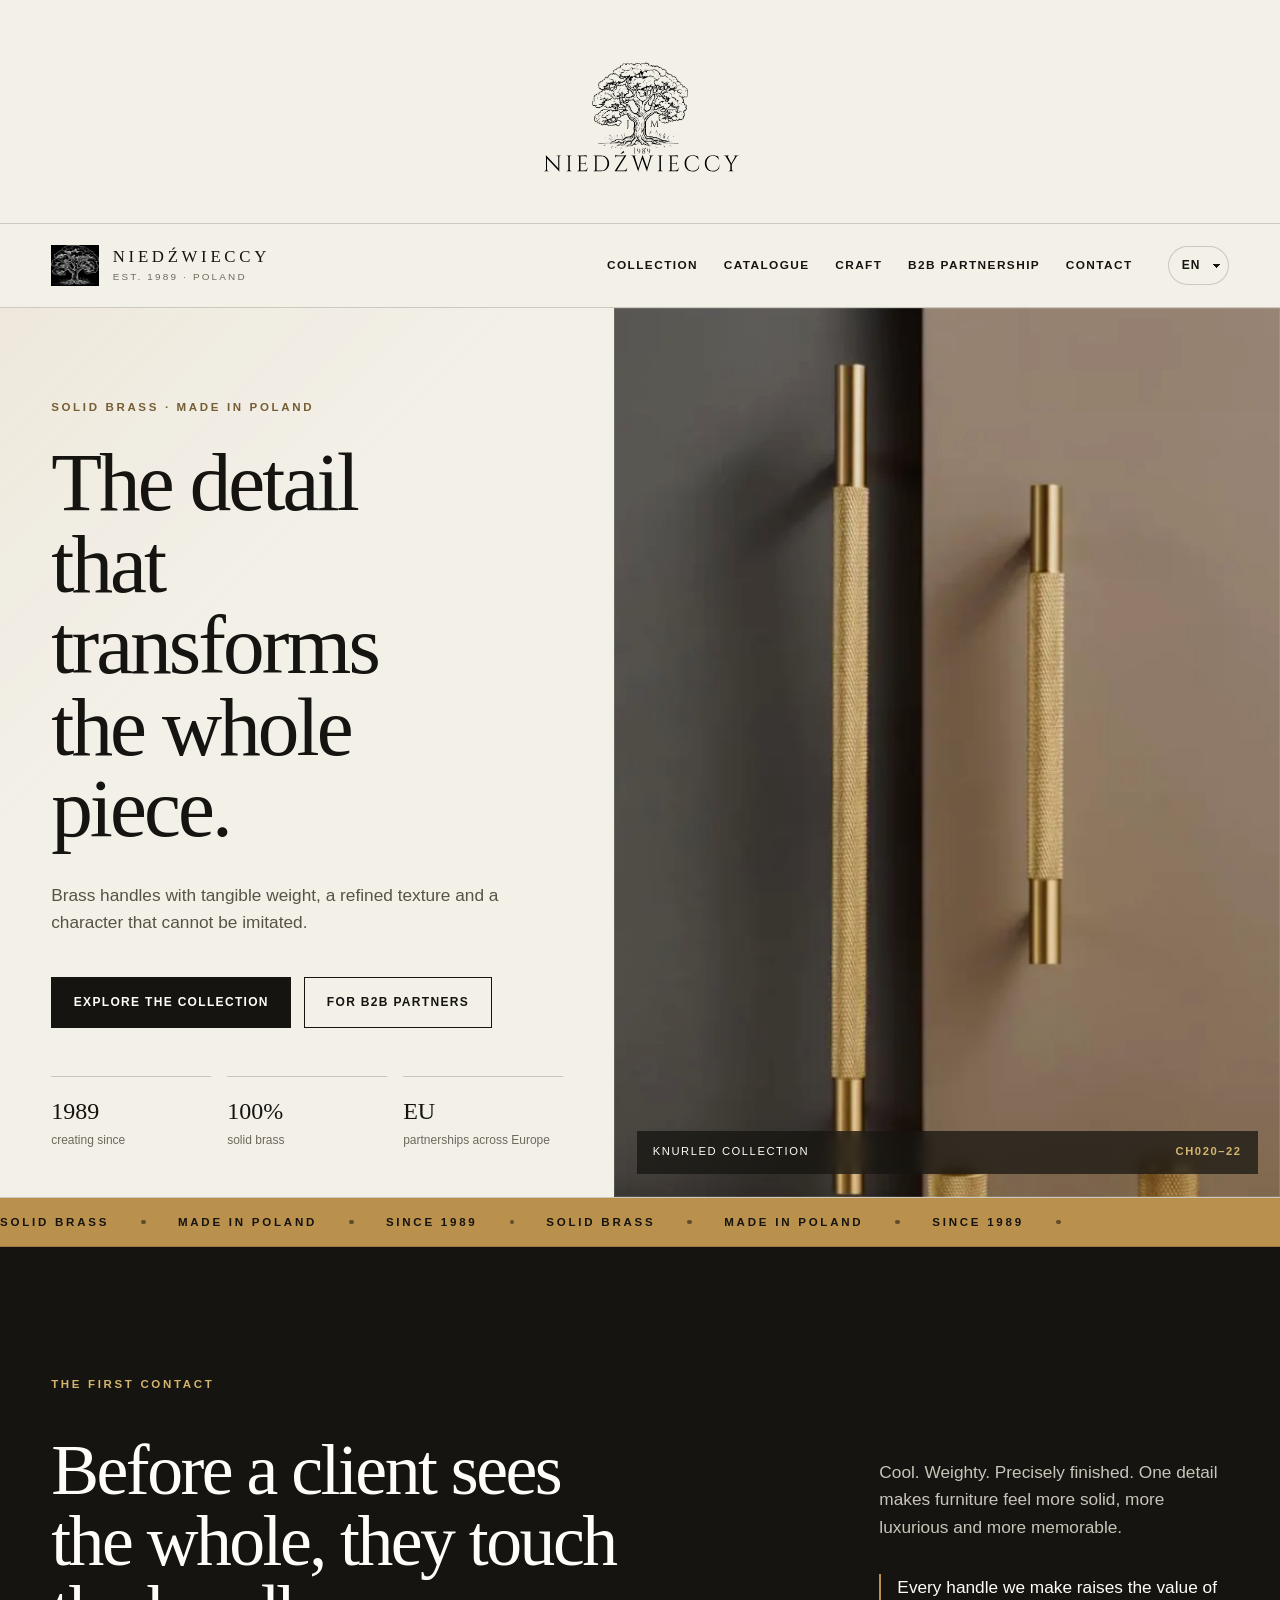
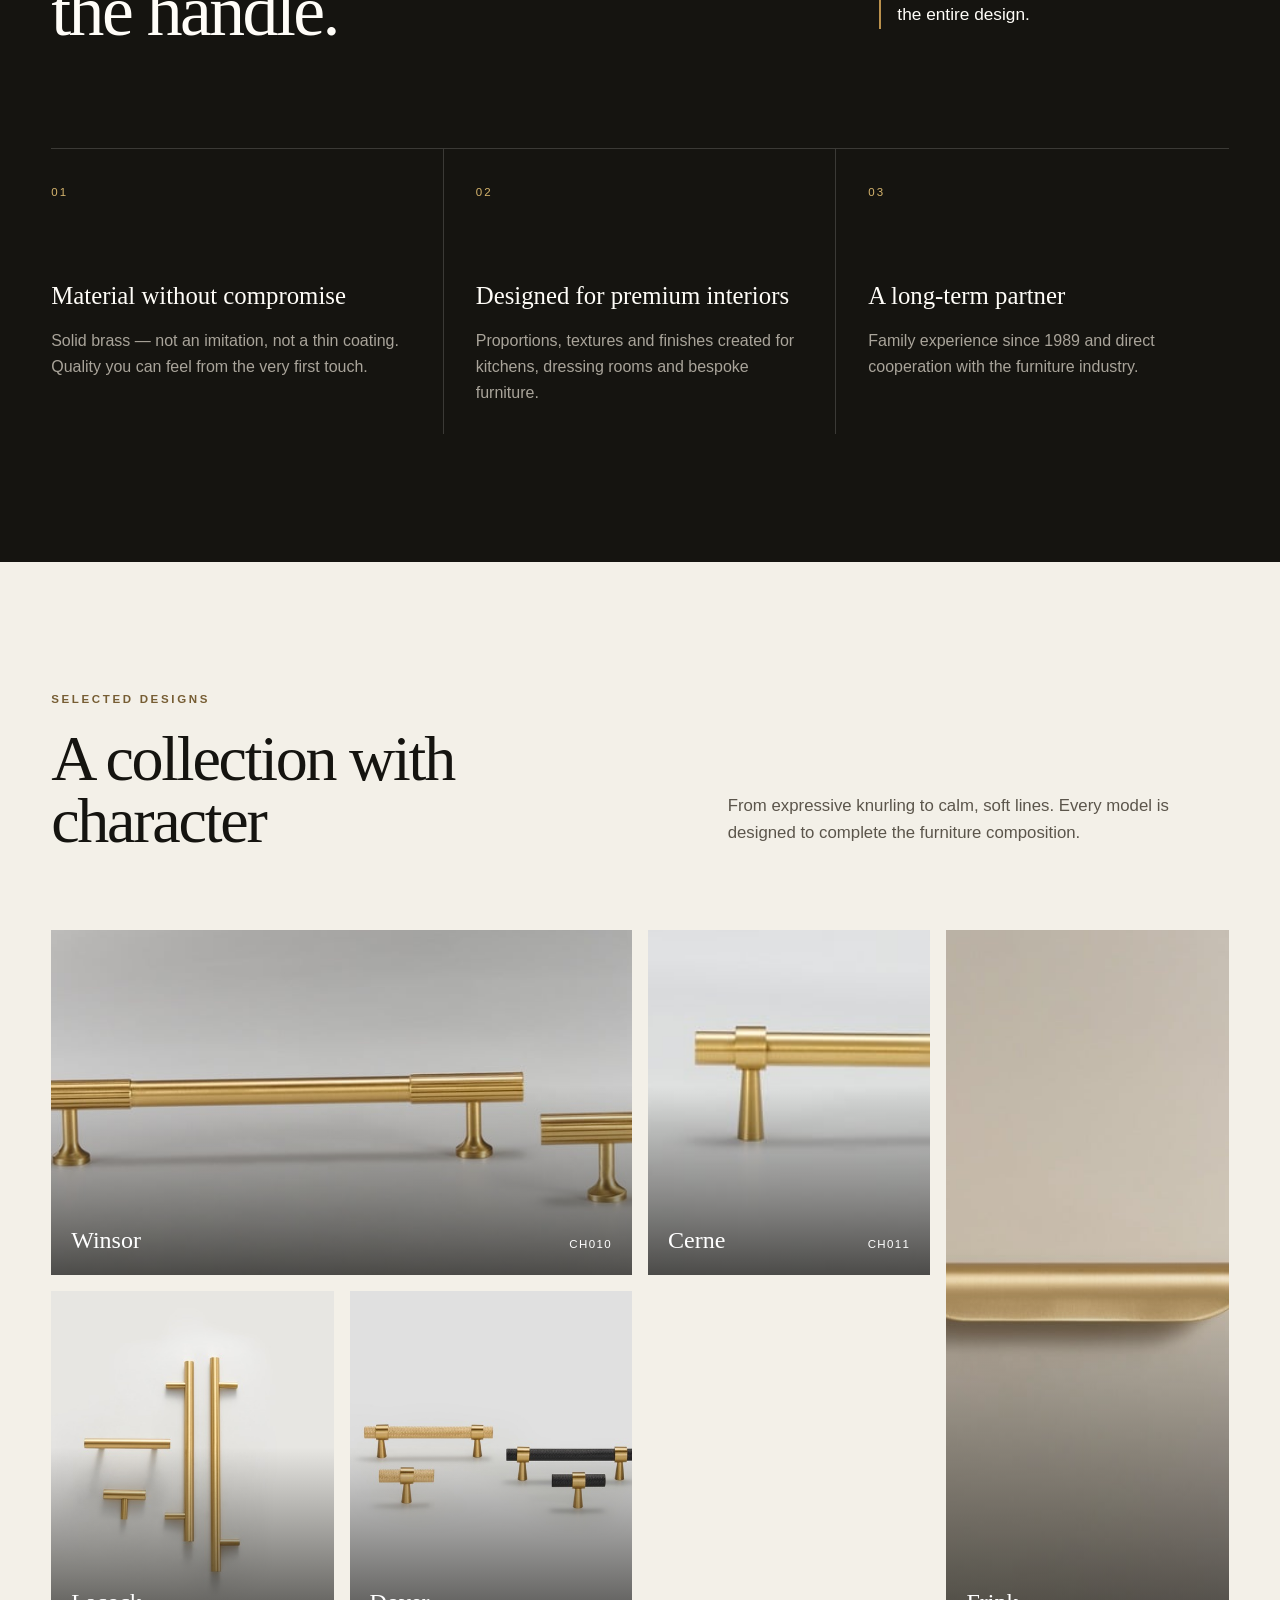
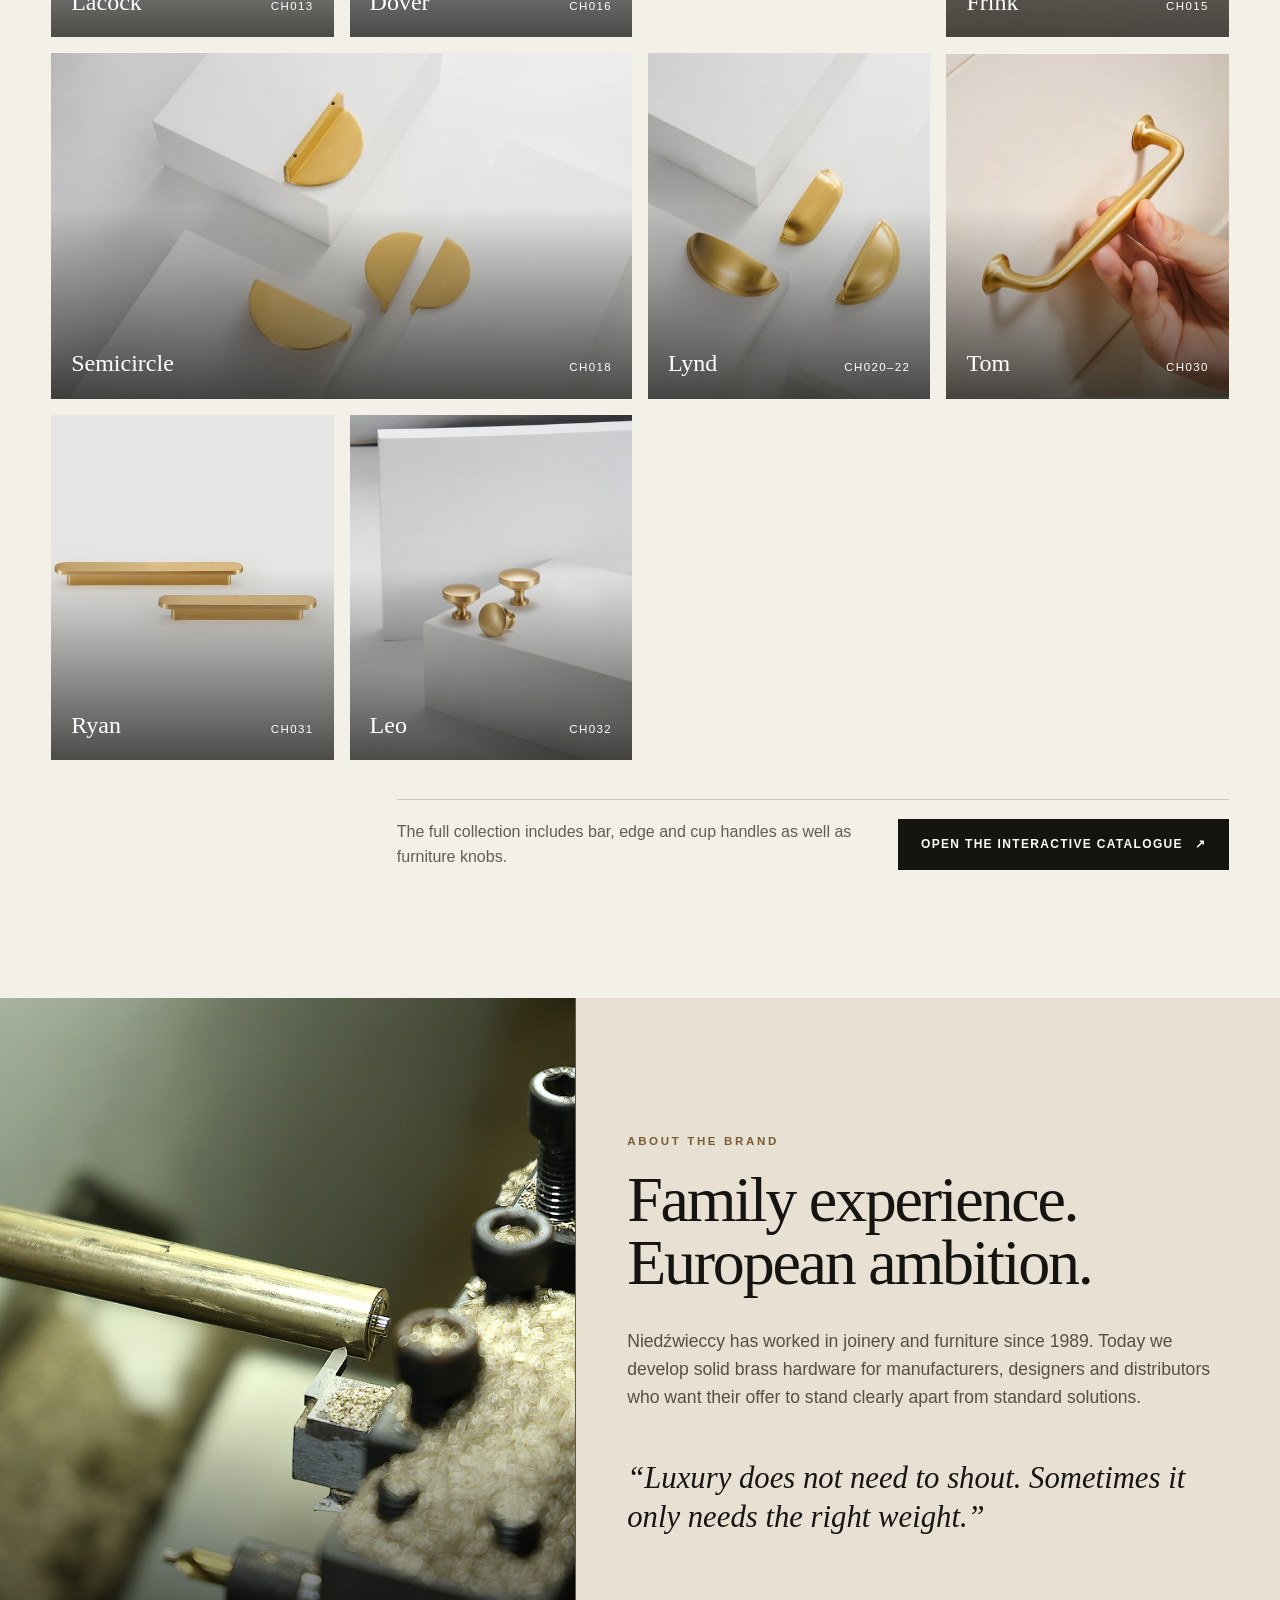
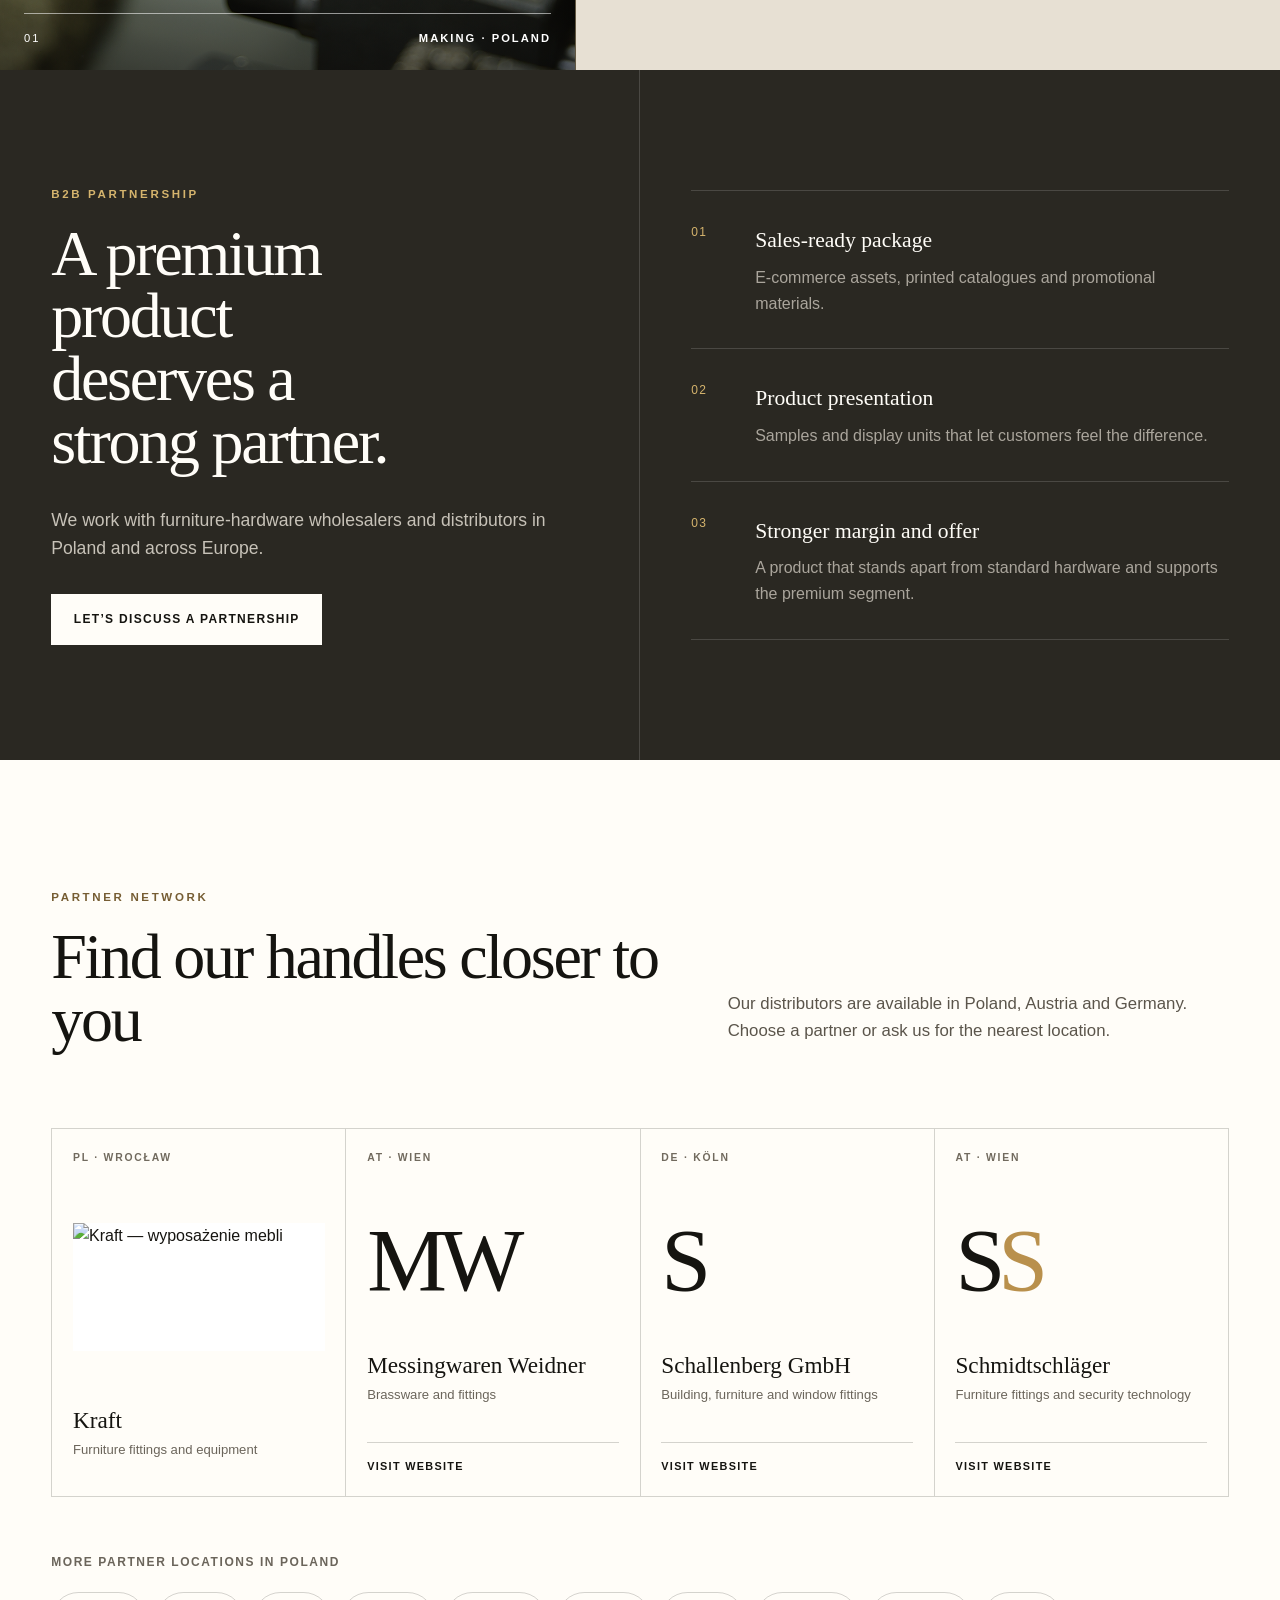
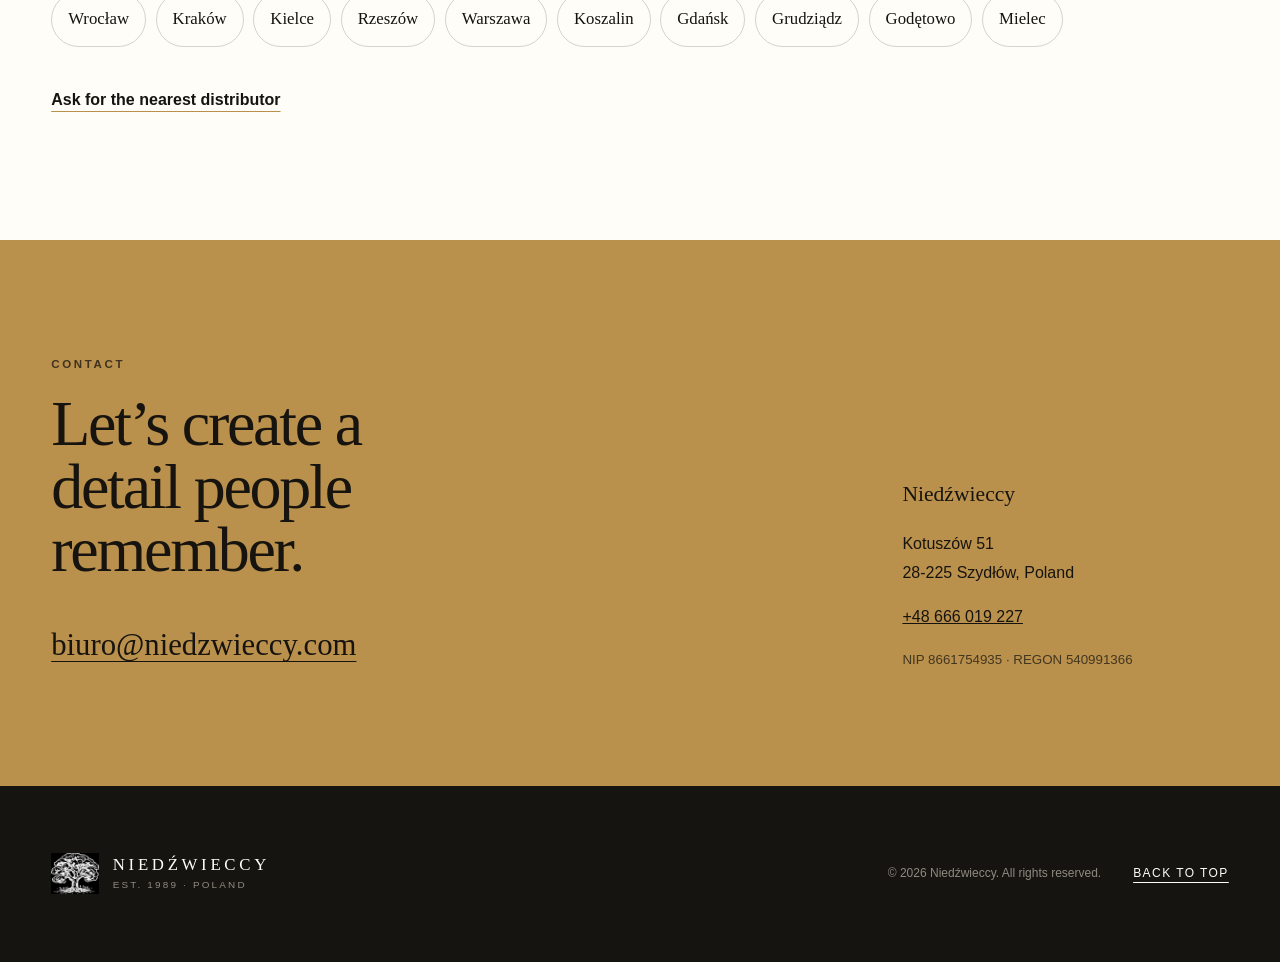
==== commit c42f126d: "Add files via upload" ====
--- a/index.html
+++ b/index.html
@@ -26,7 +26,7 @@
       type="image/svg+xml"
       href="data:image/svg+xml,%3Csvg xmlns='http://www.w3.org/2000/svg' viewBox='0 0 64 64'%3E%3Crect width='64' height='64' rx='32' fill='%23151410'/%3E%3Cpath d='M18 45V18l28 28V19' fill='none' stroke='%23c6a15b' stroke-width='5' stroke-linecap='round' stroke-linejoin='round'/%3E%3C/svg%3E"
     />
-    <link rel="stylesheet" href="styles.css?v=4" />
+    <link rel="stylesheet" href="styles.css?v=5" />
     <title>Niedźwieccy — mosiężne uchwyty klasy premium</title>
   </head>
   <body>
@@ -54,6 +54,7 @@
 
       <nav class="site-nav" id="site-nav" aria-label="Główna nawigacja" data-nav>
         <a href="#collection" data-i18n="navCollection">Kolekcja</a>
+        <a href="katalog.html" data-catalog-link data-i18n="navCatalog">Katalog</a>
         <a href="#craft" data-i18n="navCraft">Rzemiosło</a>
         <a href="#b2b" data-i18n="navB2b">Współpraca B2B</a>
         <a href="#contact" data-i18n="navContact">Kontakt</a>
@@ -185,7 +186,12 @@
           </article>
         </div>
 
-        <p class="collection-note reveal" data-i18n="collectionNote">Pełna kolekcja obejmuje uchwyty relingowe, krawędziowe, muszlowe i gałki meblowe.</p>
+        <div class="collection-footer reveal">
+          <p class="collection-note" data-i18n="collectionNote">Pełna kolekcja obejmuje uchwyty relingowe, krawędziowe, muszlowe i gałki meblowe.</p>
+          <a class="button button-primary catalog-button" href="katalog.html" data-catalog-link>
+            <span data-i18n="interactiveCatalog">Otwórz katalog interaktywny</span><span aria-hidden="true">↗</span>
+          </a>
+        </div>
       </section>
 
       <section class="about" id="production">
@@ -236,8 +242,39 @@
           </div>
           <p data-i18n="distributionLead">Nasi dystrybutorzy są już obecni w najważniejszych regionach Polski. Zapytaj nas o najbliższy punkt lub możliwość współpracy w Twoim kraju.</p>
         </div>
+
+        <div class="partner-grid">
+          <article class="partner-card partner-card-kraft reveal">
+            <div class="partner-code">PL · WROCŁAW</div>
+            <div class="partner-logo-wrap"><img src="assets/distributor-kraft.jpg" alt="Kraft — wyposażenie mebli" loading="lazy" /></div>
+            <div class="partner-copy"><h3>Kraft</h3><p data-i18n="kraftType">Wyposażenie mebli</p></div>
+          </article>
+
+          <a class="partner-card reveal" href="https://messingwaren-weidner.at/" target="_blank" rel="noopener noreferrer">
+            <div class="partner-code">AT · WIEN</div>
+            <div class="partner-monogram">MW</div>
+            <div class="partner-copy"><h3>Messingwaren Weidner</h3><p data-i18n="weidnerType">Wyroby z mosiądzu i okucia</p></div>
+            <span class="partner-visit" data-i18n="visitPartner">Odwiedź stronę</span>
+          </a>
+
+          <a class="partner-card reveal" href="https://www.schallenberg-shop.de/" target="_blank" rel="noopener noreferrer">
+            <div class="partner-code">DE · KÖLN</div>
+            <div class="partner-monogram">S</div>
+            <div class="partner-copy"><h3>Schallenberg GmbH</h3><p data-i18n="schallenbergType">Okucia budowlane, meblowe i okienne</p></div>
+            <span class="partner-visit" data-i18n="visitPartner">Odwiedź stronę</span>
+          </a>
+
+          <a class="partner-card reveal" href="https://schmidtschlaeger.at/produkte/" target="_blank" rel="noopener noreferrer">
+            <div class="partner-code">AT · WIEN</div>
+            <div class="partner-monogram">S<span>S</span></div>
+            <div class="partner-copy"><h3>Schmidtschläger</h3><p data-i18n="schmidtType">Okucia meblowe i technika bezpieczeństwa</p></div>
+            <span class="partner-visit" data-i18n="visitPartner">Odwiedź stronę</span>
+          </a>
+        </div>
+
+        <p class="city-label reveal" data-i18n="localNetwork">Pozostałe punkty partnerskie w Polsce</p>
         <div class="city-list reveal" aria-label="Miasta dystrybutorów">
-          <span>Kraków</span><span>Kielce</span><span>Rzeszów</span><span>Warszawa</span><span>Koszalin</span><span>Gdańsk</span><span>Grudziądz</span><span>Godętowo</span><span>Mielec</span>
+          <span>Wrocław</span><span>Kraków</span><span>Kielce</span><span>Rzeszów</span><span>Warszawa</span><span>Koszalin</span><span>Gdańsk</span><span>Grudziądz</span><span>Godętowo</span><span>Mielec</span>
         </div>
         <a class="text-link reveal" href="mailto:biuro@niedzwieccy.com?subject=Najbliższy%20dystrybutor" data-i18n="findPartner">Zapytaj o najbliższego dystrybutora</a>
       </section>
@@ -267,6 +304,6 @@
       <a href="#top" class="back-top" data-i18n="backTop">Na górę</a>
     </footer>
 
-    <script src="script.js?v=4"></script>
+    <script src="script.js?v=5"></script>
   </body>
 </html>
--- a/styles.css
+++ b/styles.css
@@ -310,7 +310,9 @@
 .product-card > div { position: absolute; z-index: 2; left: 1.25rem; right: 1.25rem; bottom: 1rem; display: flex; justify-content: space-between; align-items: baseline; color: white; }
 .product-card h3 { margin: 0; font-family: var(--serif); font-size: 1.5rem; font-weight: 400; }
 .product-card span { font-size: .72rem; letter-spacing: .12em; }
-.collection-note { margin: 2rem 0 0 auto; max-width: 44rem; padding-top: 1rem; border-top: 1px solid var(--line); color: #635d53; }
+.collection-footer { margin: 2.4rem 0 0 auto; max-width: 52rem; display: flex; align-items: flex-end; justify-content: space-between; gap: 2rem; padding-top: 1.2rem; border-top: 1px solid var(--line); }
+.collection-note { margin: 0; max-width: 34rem; color: #635d53; }
+.catalog-button { flex: 0 0 auto; gap: .75rem; }
 
 .about { display: grid; grid-template-columns: .9fr 1.1fr; min-height: 42rem; background: var(--paper-warm); }
 .production-visual { position: relative; min-height: 42rem; overflow: hidden; border-right: 1px solid var(--line); background: #74684e; }
@@ -338,7 +340,23 @@
 .b2b-list p { margin: 0; color: #aaa59c; }
 
 .distribution { background: var(--white); }
+.partner-grid { margin-top: clamp(3rem, 6vw, 5rem); display: grid; grid-template-columns: repeat(4, 1fr); border-top: 1px solid var(--line); border-left: 1px solid var(--line); }
+.partner-card { position: relative; min-height: 23rem; padding: 1.3rem; display: flex; flex-direction: column; border-right: 1px solid var(--line); border-bottom: 1px solid var(--line); background: var(--white); text-decoration: none; overflow: hidden; transition: background .3s ease, color .3s ease, transform .3s ease; }
+a.partner-card:hover, a.partner-card:focus-visible { z-index: 1; color: var(--white); background: var(--ink); transform: translateY(-4px); }
+.partner-code { font-size: .65rem; font-weight: 700; letter-spacing: .17em; color: #716a5e; }
+a.partner-card:hover .partner-code, a.partner-card:focus-visible .partner-code { color: var(--brass-bright); }
+.partner-monogram { margin: auto 0; font-family: var(--serif); font-size: clamp(4rem, 7vw, 7rem); line-height: 1; letter-spacing: -.08em; }
+.partner-monogram span { color: var(--brass); }
+.partner-logo-wrap { margin: auto 0; height: 8rem; display: grid; place-items: center; background: white; }
+.partner-logo-wrap img { width: 100%; height: 100%; object-fit: contain; }
+.partner-copy h3 { margin: 0; font-family: var(--serif); font-size: 1.45rem; font-weight: 400; line-height: 1.05; }
+.partner-copy p { margin: .55rem 0 0; min-height: 2.6em; color: #6b655b; font-size: .82rem; line-height: 1.35; }
+a.partner-card:hover .partner-copy p, a.partner-card:focus-visible .partner-copy p { color: #b9b3a8; }
+.partner-visit { margin-top: 1.4rem; padding-top: .9rem; border-top: 1px solid var(--line); font-size: .68rem; font-weight: 700; letter-spacing: .12em; text-transform: uppercase; }
+a.partner-card:hover .partner-visit, a.partner-card:focus-visible .partner-visit { border-color: rgba(255,255,255,.2); color: var(--brass-bright); }
+.city-label { margin: 3.5rem 0 0; color: #6b655b; font-size: .75rem; font-weight: 700; letter-spacing: .13em; text-transform: uppercase; }
 .city-list { margin-top: 4rem; display: flex; flex-wrap: wrap; gap: .6rem; }
+.city-label + .city-list { margin-top: 1.25rem; }
 .city-list span { padding: .8rem 1rem; border: 1px solid var(--line); border-radius: 999px; font-family: var(--serif); font-size: 1.05rem; }
 .text-link { display: inline-block; margin-top: 2.5rem; text-underline-offset: .35rem; text-decoration-color: var(--brass); font-weight: 600; }
 
@@ -388,6 +406,7 @@
   .hero { grid-template-columns: 1fr 1fr; }
   .hero-facts { display: none; }
   .collection-grid { grid-template-columns: repeat(3, 1fr); }
+  .partner-grid { grid-template-columns: repeat(2, 1fr); }
 }
 
 @media (max-width: 760px) {
@@ -413,6 +432,10 @@
   .collection-grid { grid-template-columns: 1fr 1fr; grid-auto-rows: 16rem; }
   .product-card.product-tall { grid-row: span 1; }
   .product-card.product-wide { grid-column: span 2; }
+  .collection-footer { max-width: none; align-items: stretch; flex-direction: column; }
+  .catalog-button { align-self: flex-start; }
+  .partner-grid { grid-template-columns: 1fr; }
+  .partner-card { min-height: 19rem; }
   .production-visual { min-height: 31rem; border-right: 0; border-bottom: 1px solid var(--line); }
   .b2b-intro { border-right: 0; border-bottom: 1px solid rgba(255,255,255,.15); }
   footer { grid-template-columns: 1fr; text-align: left; }
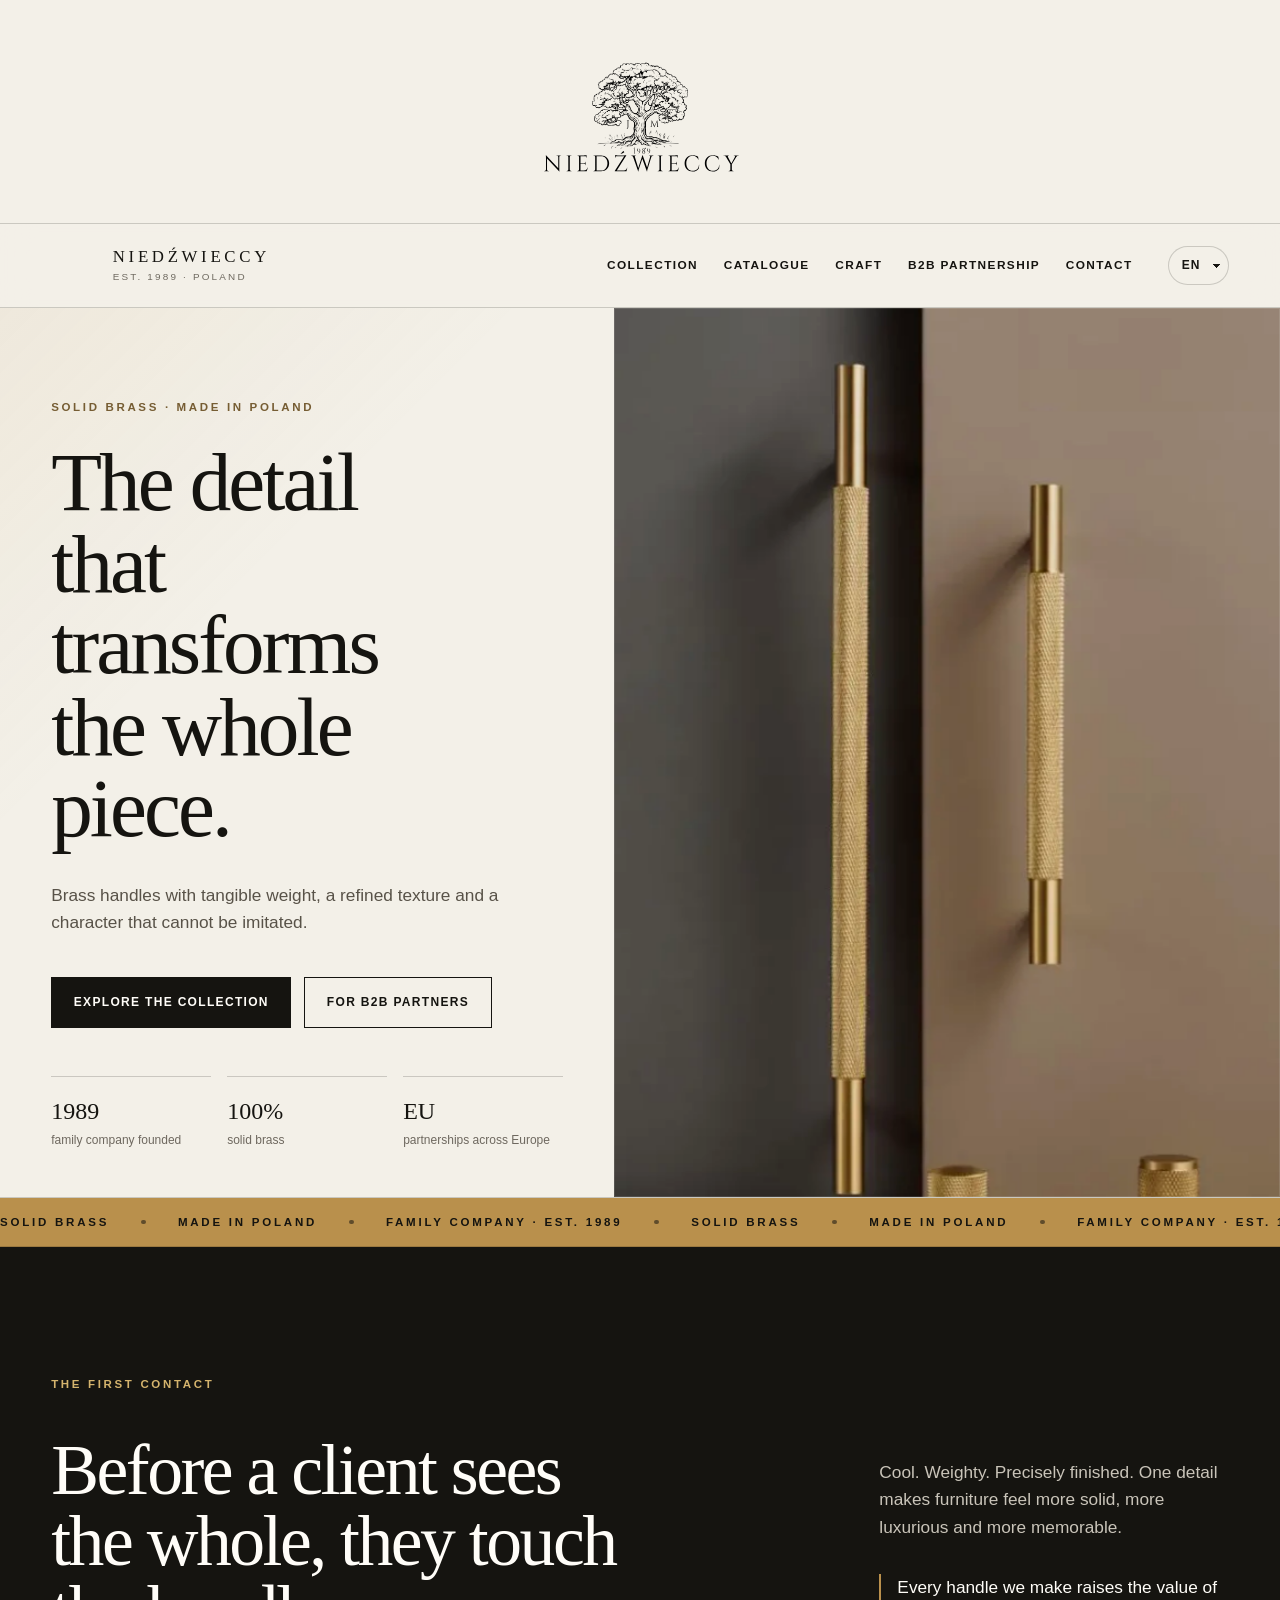
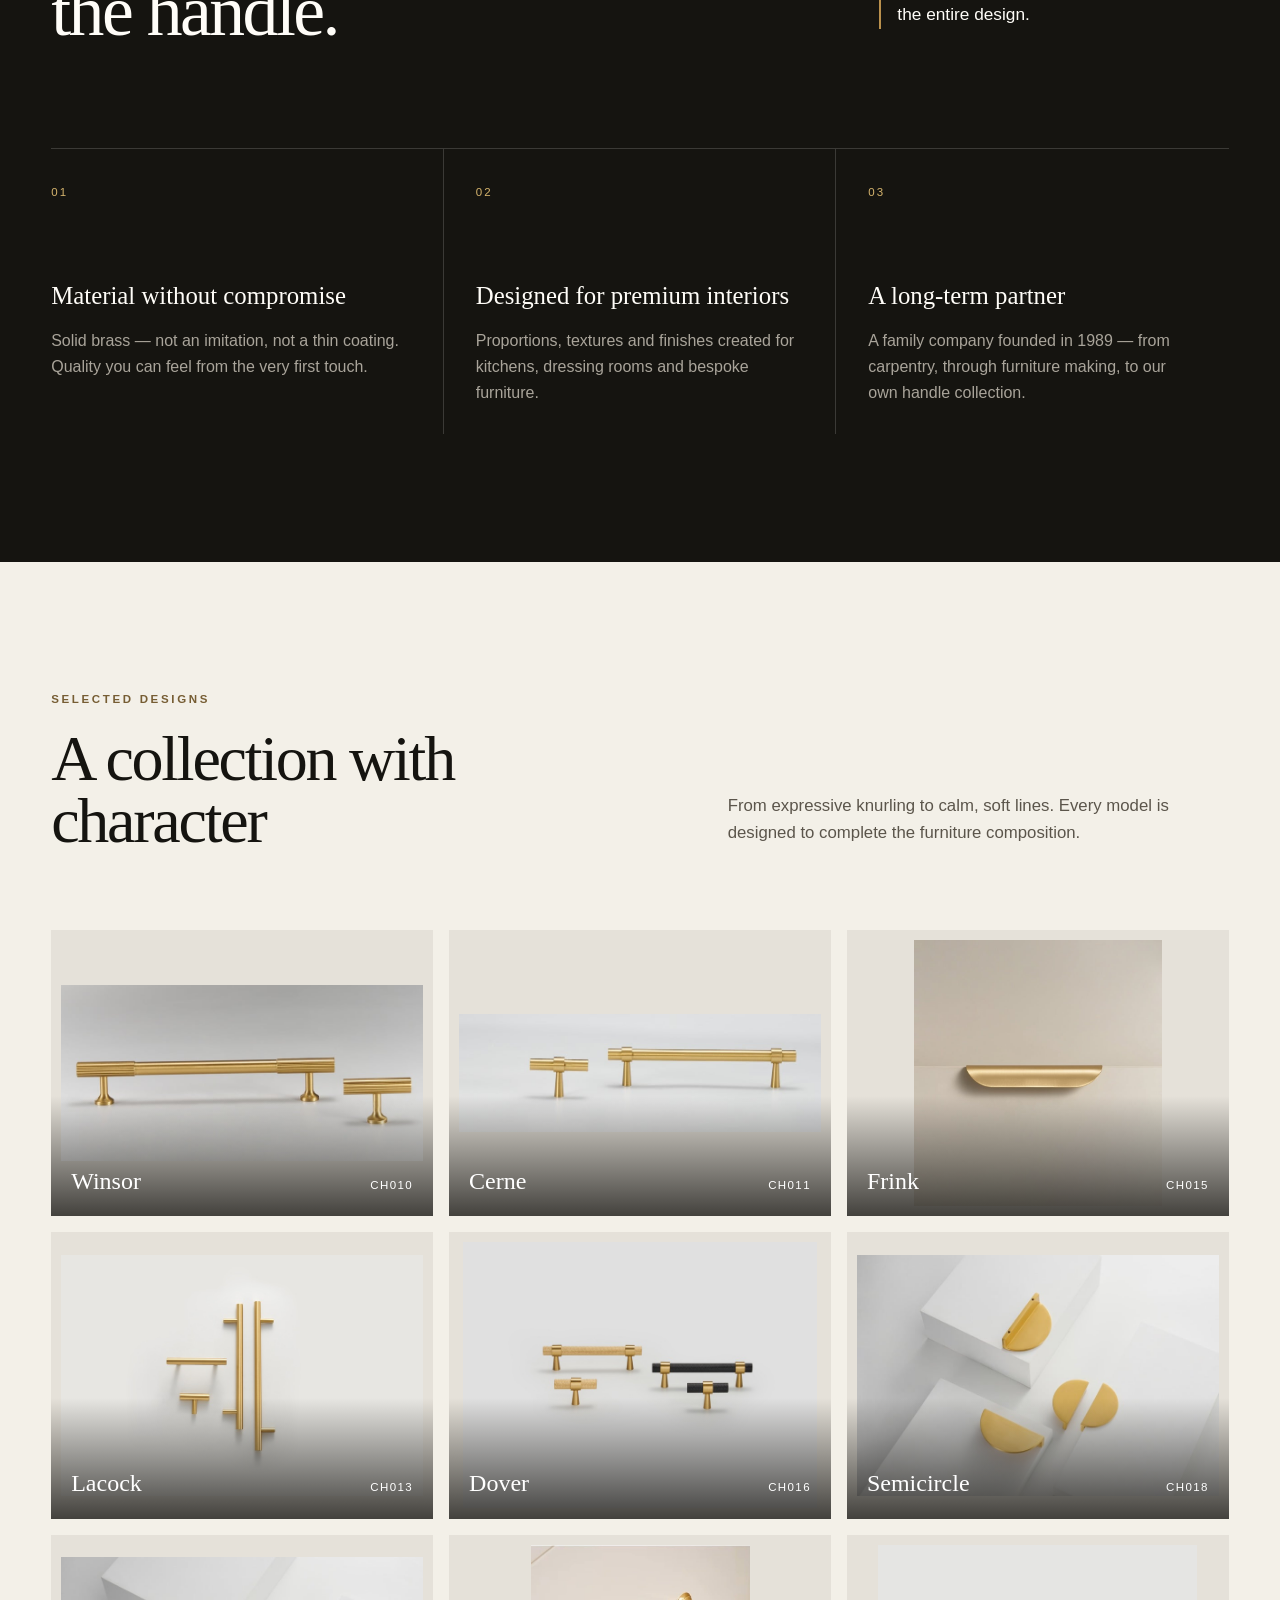
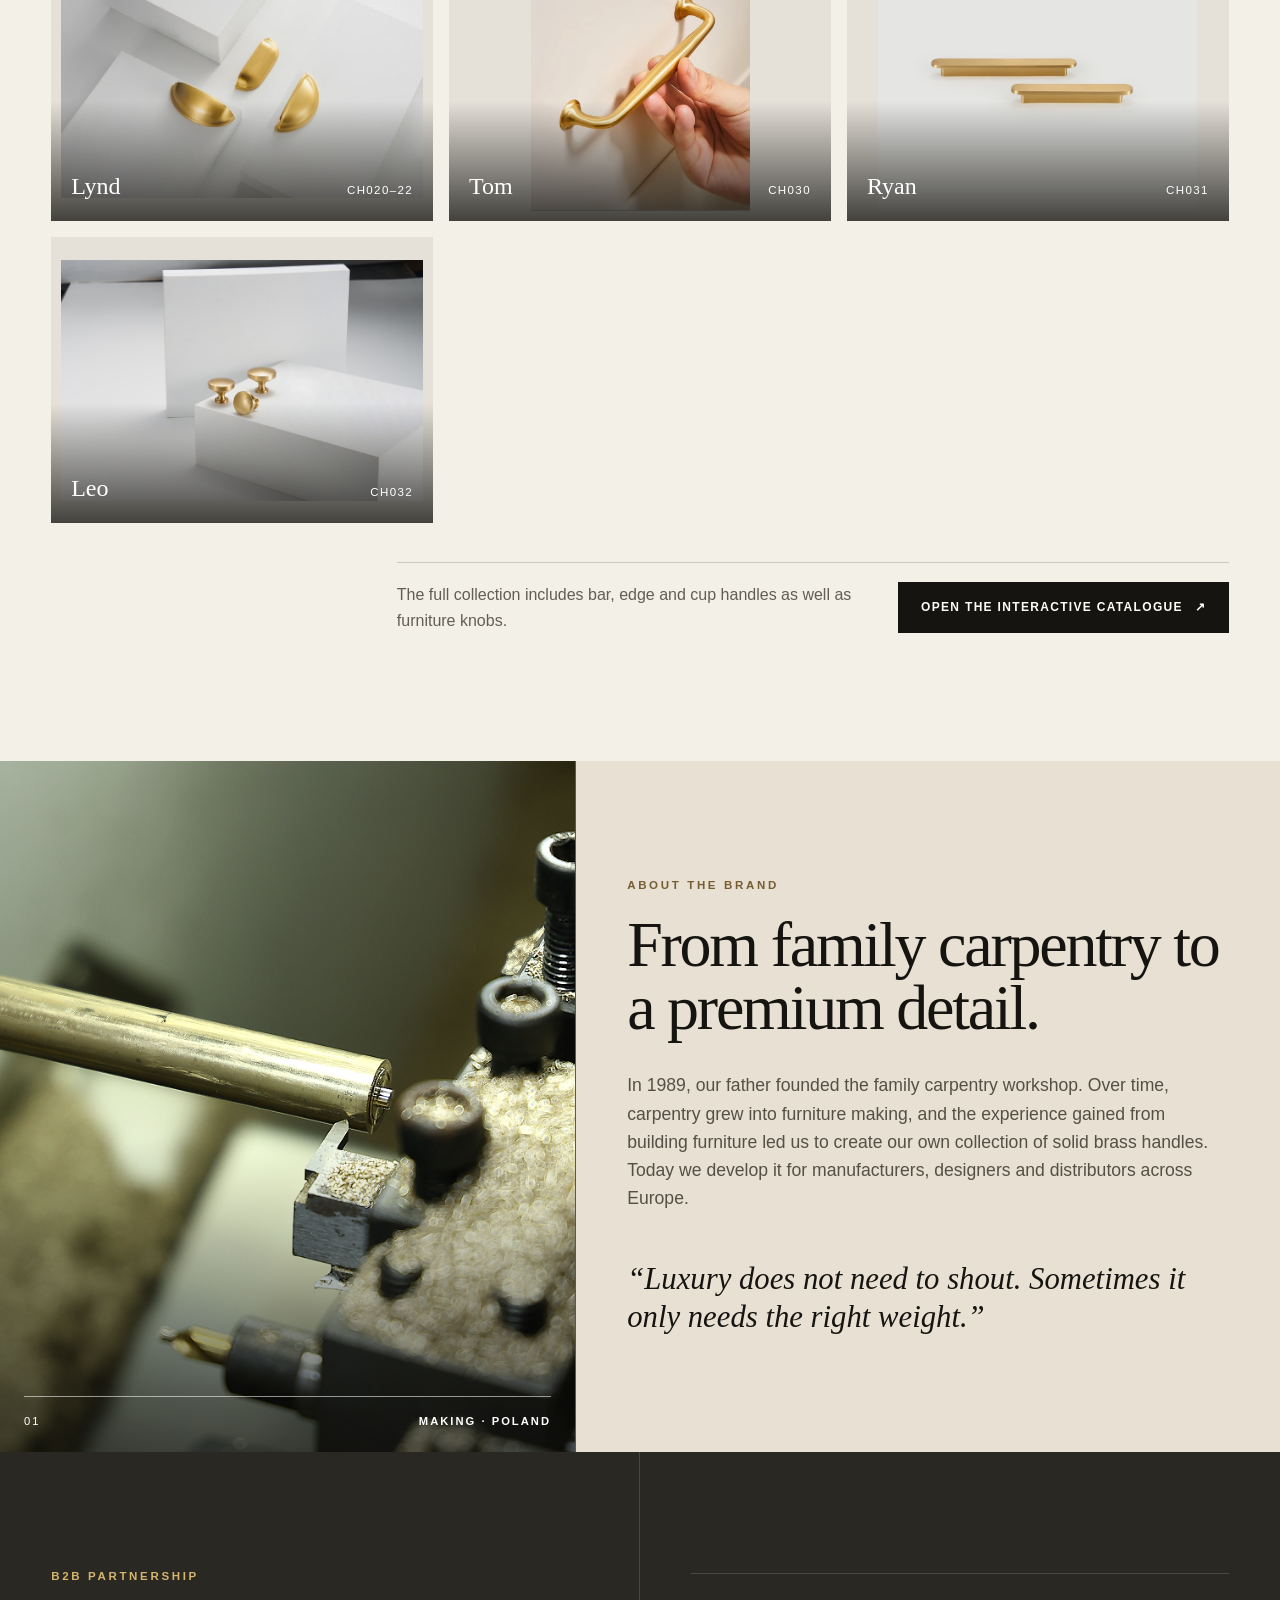
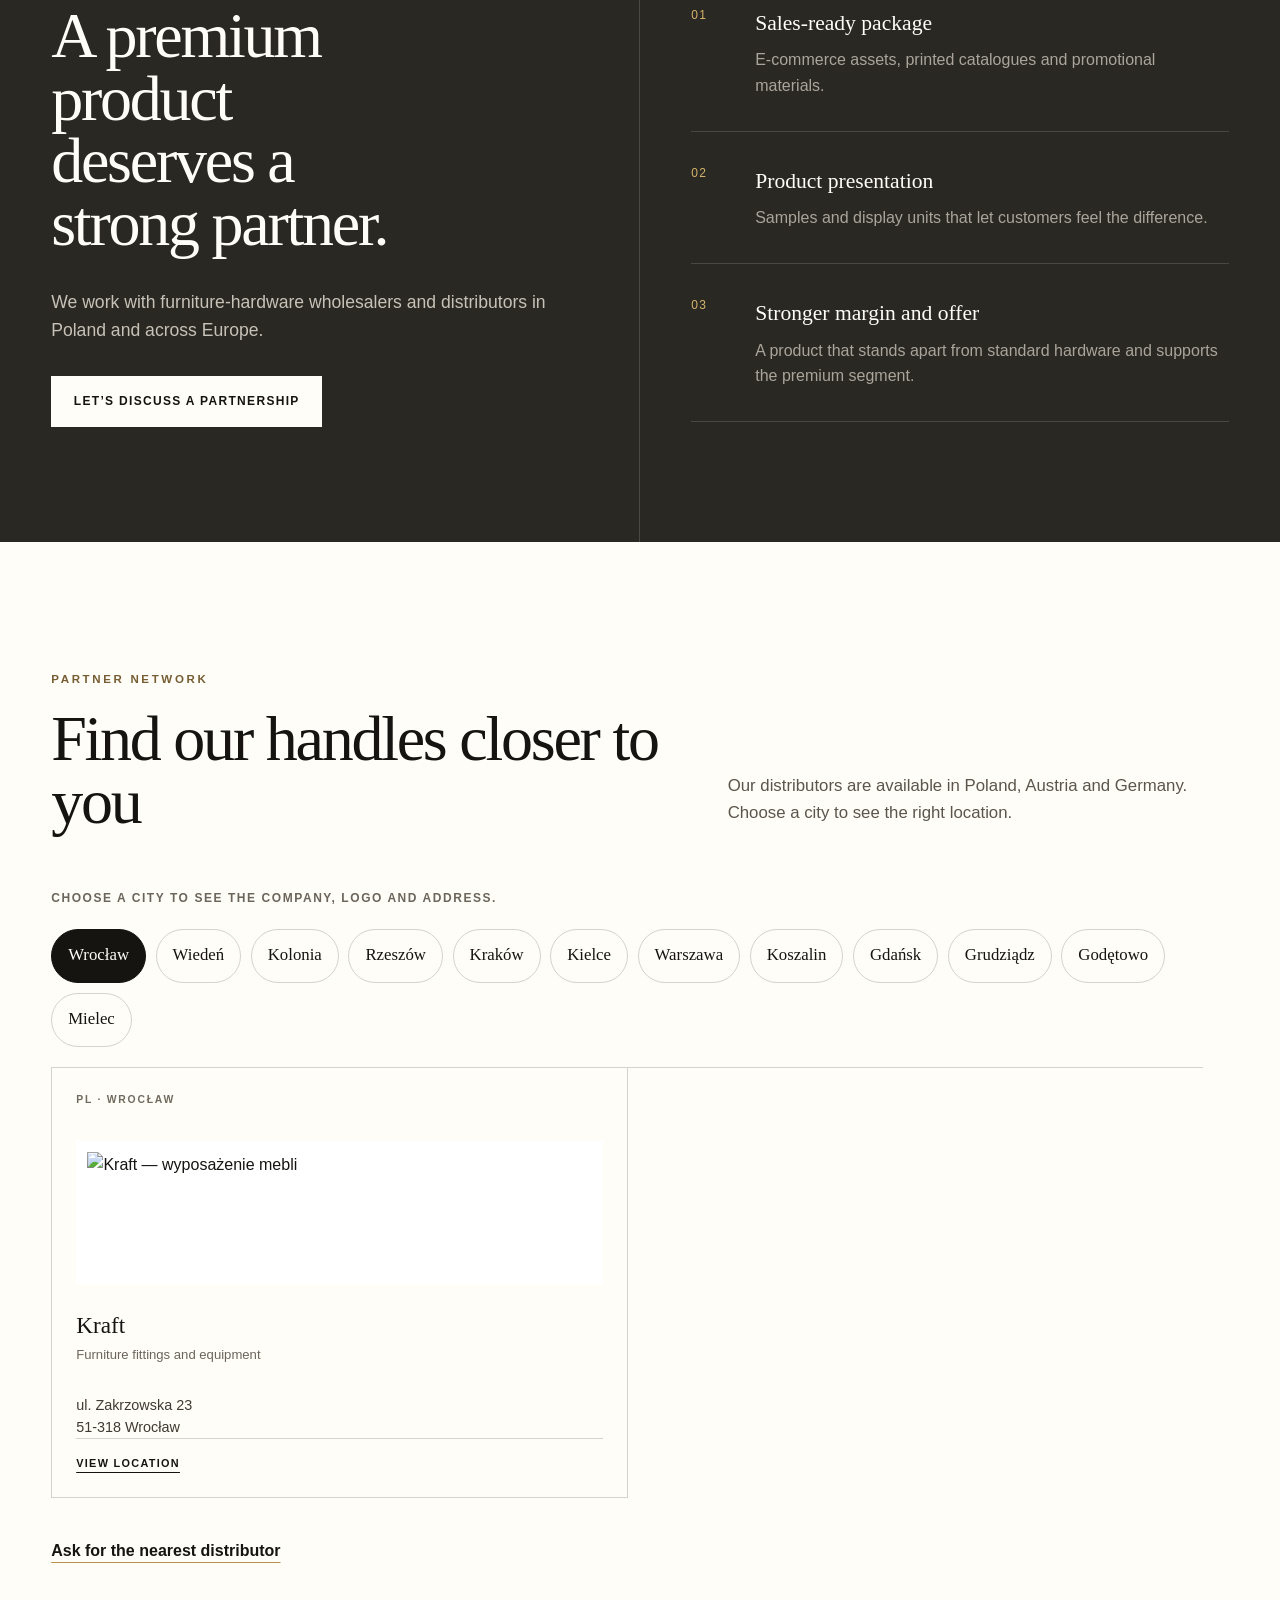
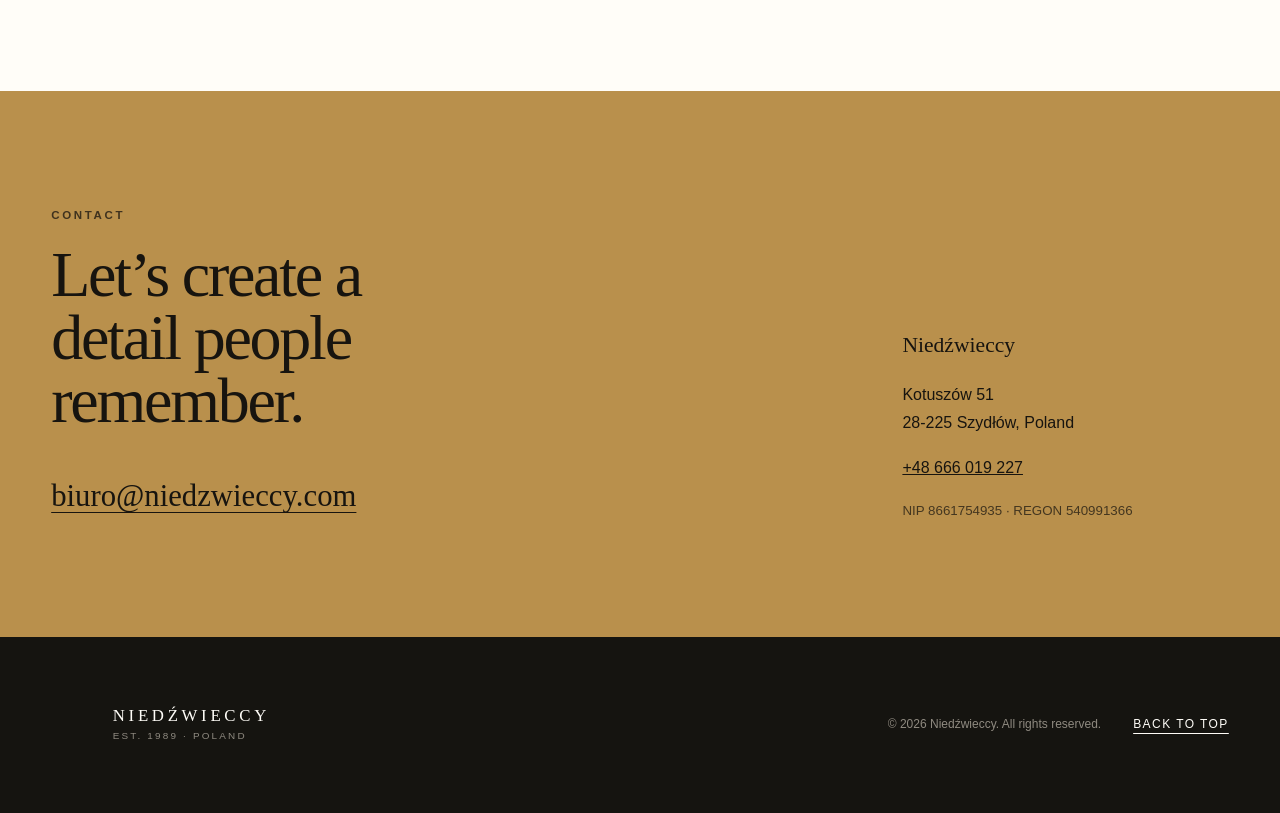
==== commit e0e7c6bf: "Add files via upload" ====
--- a/index.html
+++ b/index.html
@@ -6,7 +6,7 @@
     <meta name="theme-color" content="#151410" />
     <meta
       name="description"
-      content="Niedźwieccy — uchwyty i gałki z litego mosiądzu dla producentów mebli, projektantów i dystrybutorów. Polska marka od 1989 roku."
+      content="Niedźwieccy — rodzinna firma założona w 1989 roku. Dziś tworzymy uchwyty i gałki z litego mosiądzu dla producentów mebli, projektantów i dystrybutorów."
     />
     <meta property="og:type" content="website" />
     <meta property="og:title" content="Niedźwieccy — mosiężne uchwyty klasy premium" />
@@ -26,7 +26,7 @@
       type="image/svg+xml"
       href="data:image/svg+xml,%3Csvg xmlns='http://www.w3.org/2000/svg' viewBox='0 0 64 64'%3E%3Crect width='64' height='64' rx='32' fill='%23151410'/%3E%3Cpath d='M18 45V18l28 28V19' fill='none' stroke='%23c6a15b' stroke-width='5' stroke-linecap='round' stroke-linejoin='round'/%3E%3C/svg%3E"
     />
-    <link rel="stylesheet" href="styles.css?v=5" />
+    <link rel="stylesheet" href="styles.css?v=6" />
     <title>Niedźwieccy — mosiężne uchwyty klasy premium</title>
   </head>
   <body>
@@ -86,21 +86,20 @@
             <a class="button button-ghost" href="#b2b" data-i18n="forBusiness">Dla partnerów B2B</a>
           </div>
           <dl class="hero-facts" aria-label="Najważniejsze informacje">
-            <div><dt>1989</dt><dd data-i18n="since">od tego roku tworzymy</dd></div>
+            <div><dt>1989</dt><dd data-i18n="since">początek rodzinnej firmy</dd></div>
             <div><dt>100%</dt><dd data-i18n="solid">litego mosiądzu</dd></div>
             <div><dt>EU</dt><dd data-i18n="europe">współpraca w Europie</dd></div>
           </dl>
         </div>
         <figure class="hero-visual">
           <img src="assets/hero-brass.png" alt="Mosiężne uchwyty i gałki Niedźwieccy" data-i18n-alt="heroAlt" />
-          <figcaption><span data-i18n="heroCaption">Kolekcja ryflowana</span><strong>CH020–22</strong></figcaption>
         </figure>
       </section>
 
       <div class="brand-ribbon" aria-hidden="true">
         <div class="brand-ribbon-track">
-          <span>SOLID BRASS</span><i></i><span>MADE IN POLAND</span><i></i><span>SINCE 1989</span><i></i>
-          <span>SOLID BRASS</span><i></i><span>MADE IN POLAND</span><i></i><span>SINCE 1989</span><i></i>
+          <span>SOLID BRASS</span><i></i><span>MADE IN POLAND</span><i></i><span>FAMILY COMPANY · EST. 1989</span><i></i>
+          <span>SOLID BRASS</span><i></i><span>MADE IN POLAND</span><i></i><span>FAMILY COMPANY · EST. 1989</span><i></i>
         </div>
       </div>
 
@@ -129,7 +128,7 @@
           <article class="value-card reveal">
             <span>03</span>
             <h3 data-i18n="value3Title">Partner na lata</h3>
-            <p data-i18n="value3Body">Rodzinne doświadczenie od 1989 roku i bezpośrednia współpraca z branżą meblarską.</p>
+            <p data-i18n="value3Body">Rodzinna firma założona w 1989 roku — od stolarstwa, przez meble, po własną kolekcję uchwytów.</p>
           </article>
         </div>
       </section>
@@ -203,9 +202,9 @@
         </div>
         <div class="about-copy reveal">
           <div class="section-kicker" data-i18n="aboutKicker">O MARCE</div>
-          <h2 data-i18n="aboutTitle">Rodzinne doświadczenie. Europejska ambicja.</h2>
+          <h2 data-i18n="aboutTitle">Od rodzinnego stolarstwa do detalu premium.</h2>
           <p data-i18n="aboutBody">
-            Niedźwieccy działają w branży stolarskiej i meblarskiej od 1989 roku. Dziś rozwijamy kolekcję uchwytów z litego mosiądzu dla producentów, projektantów i dystrybutorów, którzy chcą wyraźnie odróżnić swoją ofertę od standardowych rozwiązań.
+            W 1989 roku ojciec założył rodzinny zakład stolarski. Z czasem stolarstwo przerodziło się w produkcję mebli, a doświadczenie zdobyte przy ich tworzeniu doprowadziło nas do własnej kolekcji uchwytów z litego mosiądzu. Dziś rozwijamy ją dla producentów, projektantów i dystrybutorów w Europie.
           </p>
           <blockquote data-i18n="aboutQuote">„Luksus nie musi krzyczeć. Czasem wystarczy, że ma odpowiedni ciężar.”</blockquote>
         </div>
@@ -243,38 +242,113 @@
           <p data-i18n="distributionLead">Nasi dystrybutorzy są już obecni w najważniejszych regionach Polski. Zapytaj nas o najbliższy punkt lub możliwość współpracy w Twoim kraju.</p>
         </div>
 
-        <div class="partner-grid">
-          <article class="partner-card partner-card-kraft reveal">
+        <p class="city-label reveal" data-i18n="chooseCity">Wybierz miasto, aby zobaczyć firmę, logo i adres.</p>
+        <div class="city-list reveal" role="tablist" aria-label="Miasta dystrybutorów">
+          <button type="button" class="active" data-distributor-city="wroclaw" aria-pressed="true">Wrocław</button>
+          <button type="button" data-distributor-city="wien" aria-pressed="false">Wiedeń</button>
+          <button type="button" data-distributor-city="koln" aria-pressed="false">Kolonia</button>
+          <button type="button" data-distributor-city="rzeszow" aria-pressed="false">Rzeszów</button>
+          <button type="button" data-distributor-city="krakow" aria-pressed="false">Kraków</button>
+          <button type="button" data-distributor-city="kielce" aria-pressed="false">Kielce</button>
+          <button type="button" data-distributor-city="warszawa" aria-pressed="false">Warszawa</button>
+          <button type="button" data-distributor-city="koszalin" aria-pressed="false">Koszalin</button>
+          <button type="button" data-distributor-city="gdansk" aria-pressed="false">Gdańsk</button>
+          <button type="button" data-distributor-city="grudziadz" aria-pressed="false">Grudziądz</button>
+          <button type="button" data-distributor-city="godetowo" aria-pressed="false">Godętowo</button>
+          <button type="button" data-distributor-city="mielec" aria-pressed="false">Mielec</button>
+        </div>
+
+        <div class="partner-grid" data-distributor-results aria-live="polite">
+          <article class="partner-card partner-card-kraft" data-distributor-card="wroclaw">
             <div class="partner-code">PL · WROCŁAW</div>
-            <div class="partner-logo-wrap"><img src="assets/distributor-kraft.jpg" alt="Kraft — wyposażenie mebli" loading="lazy" /></div>
-            <div class="partner-copy"><h3>Kraft</h3><p data-i18n="kraftType">Wyposażenie mebli</p></div>
-          </article>
-
-          <a class="partner-card reveal" href="https://messingwaren-weidner.at/" target="_blank" rel="noopener noreferrer">
+            <div class="partner-logo-wrap"><img src="assets/distributors/kraft.jpg" alt="Kraft — wyposażenie mebli" loading="lazy" /></div>
+            <div class="partner-copy"><h3>Kraft</h3><p data-i18n="kraftType">Wyposażenie mebli</p><address>ul. Zakrzowska 23<br />51-318 Wrocław</address></div>
+            <a class="partner-visit" href="https://www.google.com/maps/search/?api=1&amp;query=Kraft+Zakrzowska+23+Wroc%C5%82aw" target="_blank" rel="noopener noreferrer" data-i18n="viewLocation">Pokaż lokalizację</a>
+          </article>
+
+          <article class="partner-card" data-distributor-card="wien" hidden>
             <div class="partner-code">AT · WIEN</div>
-            <div class="partner-monogram">MW</div>
-            <div class="partner-copy"><h3>Messingwaren Weidner</h3><p data-i18n="weidnerType">Wyroby z mosiądzu i okucia</p></div>
-            <span class="partner-visit" data-i18n="visitPartner">Odwiedź stronę</span>
-          </a>
-
-          <a class="partner-card reveal" href="https://www.schallenberg-shop.de/" target="_blank" rel="noopener noreferrer">
+            <div class="partner-logo-wrap partner-logo-dark"><img src="assets/distributors/weidner.png" alt="Messingwaren Weidner" loading="lazy" /></div>
+            <div class="partner-copy"><h3>Messingwaren Weidner</h3><p data-i18n="weidnerType">Wyroby z mosiądzu i okucia</p><address>Rechte Wienzeile 75<br />A-1050 Wien</address></div>
+            <a class="partner-visit" href="https://messingwaren-weidner.at/" target="_blank" rel="noopener noreferrer" data-i18n="visitPartner">Odwiedź stronę</a>
+          </article>
+
+          <article class="partner-card" data-distributor-card="wien" hidden>
+            <div class="partner-code">AT · WIEN</div>
+            <div class="partner-logo-wrap partner-logo-dark"><img src="assets/distributors/schmidtschlaeger.png" alt="Schmidtschläger" loading="lazy" /></div>
+            <div class="partner-copy"><h3>Schmidtschläger</h3><p data-i18n="schmidtType">Okucia meblowe i technika bezpieczeństwa</p><address>Hippgasse 17<br />1160 Wien</address></div>
+            <a class="partner-visit" href="https://schmidtschlaeger.at/produkte/" target="_blank" rel="noopener noreferrer" data-i18n="visitPartner">Odwiedź stronę</a>
+          </article>
+
+          <article class="partner-card" data-distributor-card="koln" hidden>
             <div class="partner-code">DE · KÖLN</div>
-            <div class="partner-monogram">S</div>
-            <div class="partner-copy"><h3>Schallenberg GmbH</h3><p data-i18n="schallenbergType">Okucia budowlane, meblowe i okienne</p></div>
-            <span class="partner-visit" data-i18n="visitPartner">Odwiedź stronę</span>
-          </a>
-
-          <a class="partner-card reveal" href="https://schmidtschlaeger.at/produkte/" target="_blank" rel="noopener noreferrer">
-            <div class="partner-code">AT · WIEN</div>
-            <div class="partner-monogram">S<span>S</span></div>
-            <div class="partner-copy"><h3>Schmidtschläger</h3><p data-i18n="schmidtType">Okucia meblowe i technika bezpieczeństwa</p></div>
-            <span class="partner-visit" data-i18n="visitPartner">Odwiedź stronę</span>
-          </a>
-        </div>
-
-        <p class="city-label reveal" data-i18n="localNetwork">Pozostałe punkty partnerskie w Polsce</p>
-        <div class="city-list reveal" aria-label="Miasta dystrybutorów">
-          <span>Wrocław</span><span>Kraków</span><span>Kielce</span><span>Rzeszów</span><span>Warszawa</span><span>Koszalin</span><span>Gdańsk</span><span>Grudziądz</span><span>Godętowo</span><span>Mielec</span>
+            <div class="partner-logo-wrap"><img src="assets/distributors/schallenberg.png" alt="Schallenberg GmbH" loading="lazy" /></div>
+            <div class="partner-copy"><h3>Schallenberg GmbH</h3><p data-i18n="schallenbergType">Okucia budowlane, meblowe i okienne</p><address>Bahnhofstraße 51<br />51143 Köln</address></div>
+            <a class="partner-visit" href="https://www.schallenberg-shop.de/" target="_blank" rel="noopener noreferrer" data-i18n="visitPartner">Odwiedź stronę</a>
+          </article>
+
+          <article class="partner-card" data-distributor-card="rzeszow" hidden>
+            <div class="partner-code">PL · RZESZÓW</div>
+            <div class="partner-logo-wrap"><img src="assets/distributors/dim-rzeszow.png" alt="DiM Rzeszów" loading="lazy" /></div>
+            <div class="partner-copy"><h3>DiM Rzeszów</h3><p data-i18n="furnitureAccessories">Akcesoria meblowe</p><address>ul. Krakowska 150<br />35-506 Rzeszów</address></div>
+            <a class="partner-visit" href="https://akcesoriameble24.pl/" target="_blank" rel="noopener noreferrer" data-i18n="visitPartner">Odwiedź stronę</a>
+          </article>
+
+          <article class="partner-card" data-distributor-card="krakow" hidden>
+            <div class="partner-code">PL · KRAKÓW</div>
+            <div class="partner-logo-wrap"><img src="assets/distributors/domex.png" alt="Domex" loading="lazy" /></div>
+            <div class="partner-copy"><h3>Domex</h3><p data-i18n="furnitureAccessories">Akcesoria meblowe</p><address>ul. Centralna 41A<br />31-586 Kraków</address></div>
+            <a class="partner-visit" href="https://domex.sklep.pl/" target="_blank" rel="noopener noreferrer" data-i18n="visitPartner">Odwiedź stronę</a>
+          </article>
+
+          <article class="partner-card" data-distributor-card="kielce" hidden>
+            <div class="partner-code">PL · KIELCE</div>
+            <div class="partner-logo-wrap"><img src="assets/distributors/od-a-do-z.svg" alt="Od A do Z — akcesoria meblowe" loading="lazy" /></div>
+            <div class="partner-copy"><h3>Od A do Z</h3><p data-i18n="furnitureAccessories">Akcesoria meblowe</p><address>ul. Chęcińska 14A<br />25-020 Kielce</address></div>
+            <a class="partner-visit" href="https://azakcesoriameblowe.pl/" target="_blank" rel="noopener noreferrer" data-i18n="visitPartner">Odwiedź stronę</a>
+          </article>
+
+          <article class="partner-card" data-distributor-card="warszawa" hidden>
+            <div class="partner-code">PL · WARSZAWA</div>
+            <div class="partner-logo-wrap"><img src="assets/distributors/am-interiors.svg" alt="AM Interiors" loading="lazy" /></div>
+            <div class="partner-copy"><h3>AM Interiors</h3><p data-i18n="interiorHardware">Uchwyty, klamki i oświetlenie</p><address>ul. Bartycka 24/26, paw. 13<br />00-716 Warszawa</address></div>
+            <a class="partner-visit" href="https://aminteriors.pl/" target="_blank" rel="noopener noreferrer" data-i18n="visitPartner">Odwiedź stronę</a>
+          </article>
+
+          <article class="partner-card" data-distributor-card="koszalin" hidden>
+            <div class="partner-code">PL · KOSZALIN</div>
+            <div class="partner-logo-wrap"><img src="assets/distributors/fokus.svg" alt="Fokus" loading="lazy" /></div>
+            <div class="partner-copy"><h3>Fokus</h3><p data-i18n="boardsHardware">Płyty i akcesoria meblowe</p><address>ul. Piwonii 38<br />76-039 Nowe Bielice</address></div>
+            <a class="partner-visit" href="https://www.fokusplyty.pl/kontakt-2/" target="_blank" rel="noopener noreferrer" data-i18n="visitPartner">Odwiedź stronę</a>
+          </article>
+
+          <article class="partner-card" data-distributor-card="gdansk" hidden>
+            <div class="partner-code">PL · GDAŃSK</div>
+            <div class="partner-logo-wrap"><img src="assets/distributors/fokus.svg" alt="Fokus" loading="lazy" /></div>
+            <div class="partner-copy"><h3>Fokus</h3><p data-i18n="boardsHardware">Płyty i akcesoria meblowe</p><address>ul. Marynarki Polskiej 55A<br />80-557 Gdańsk</address></div>
+            <a class="partner-visit" href="https://www.fokusplyty.pl/kontakt-2/" target="_blank" rel="noopener noreferrer" data-i18n="visitPartner">Odwiedź stronę</a>
+          </article>
+
+          <article class="partner-card" data-distributor-card="grudziadz" hidden>
+            <div class="partner-code">PL · GRUDZIĄDZ</div>
+            <div class="partner-logo-wrap"><img src="assets/distributors/fokus.svg" alt="Fokus" loading="lazy" /></div>
+            <div class="partner-copy"><h3>Fokus</h3><p data-i18n="boardsHardware">Płyty i akcesoria meblowe</p><address>Michale 114A<br />86-134 Dragacz</address></div>
+            <a class="partner-visit" href="https://www.fokusplyty.pl/kontakt-2/" target="_blank" rel="noopener noreferrer" data-i18n="visitPartner">Odwiedź stronę</a>
+          </article>
+
+          <article class="partner-card" data-distributor-card="godetowo" hidden>
+            <div class="partner-code">PL · GODĘTOWO</div>
+            <div class="partner-logo-wrap"><img src="assets/distributors/fokus.svg" alt="Fokus" loading="lazy" /></div>
+            <div class="partner-copy"><h3>Fokus</h3><p data-i18n="boardsHardware">Płyty i akcesoria meblowe</p><address>Godętowo 3F<br />84-218 Łęczyce</address></div>
+            <a class="partner-visit" href="https://www.fokusplyty.pl/kontakt-2/" target="_blank" rel="noopener noreferrer" data-i18n="visitPartner">Odwiedź stronę</a>
+          </article>
+
+          <article class="partner-card" data-distributor-card="mielec" hidden>
+            <div class="partner-code">PL · MIELEC</div>
+            <div class="partner-logo-wrap"><img src="assets/distributors/magmar.png" alt="Magmar Mielec" loading="lazy" /></div>
+            <div class="partner-copy"><h3>Magmar Mielec</h3><p data-i18n="boardsHardware">Płyty i akcesoria meblowe</p><address>ul. Przemysłowa 24/5<br />39-300 Mielec</address></div>
+            <a class="partner-visit" href="https://strefaplyt.pl/wizytowka/284" target="_blank" rel="noopener noreferrer" data-i18n="visitPartner">Odwiedź stronę</a>
+          </article>
         </div>
         <a class="text-link reveal" href="mailto:biuro@niedzwieccy.com?subject=Najbliższy%20dystrybutor" data-i18n="findPartner">Zapytaj o najbliższego dystrybutora</a>
       </section>
@@ -304,6 +378,6 @@
       <a href="#top" class="back-top" data-i18n="backTop">Na górę</a>
     </footer>
 
-    <script src="script.js?v=5"></script>
+    <script src="script.js?v=6"></script>
   </body>
 </html>
--- a/styles.css
+++ b/styles.css
@@ -103,9 +103,9 @@
 }
 .brand-tree, .about-tree {
   display: block;
-  background-image: url("assets/tree-mark.png");
-  background-size: 200% 100%;
-  background-position: left center;
+  background-image: url("assets/tree-mark-transparent.png");
+  background-size: contain;
+  background-position: center;
   background-repeat: no-repeat;
 }
 .brand-tree { width: 3rem; height: 2.6rem; }
@@ -297,16 +297,14 @@
 .collection-grid {
   margin-top: clamp(3rem, 6vw, 5rem);
   display: grid;
-  grid-template-columns: repeat(4, 1fr);
-  grid-auto-rows: clamp(18rem, 27vw, 30rem);
+  grid-template-columns: repeat(3, minmax(0, 1fr));
   gap: 1rem;
 }
-.product-card { position: relative; overflow: hidden; margin: 0; background: #ddd8cf; }
-.product-card.product-wide { grid-column: span 2; }
-.product-card.product-tall { grid-row: span 2; }
-.product-card img { width: 100%; height: 100%; object-fit: cover; transition: transform .7s cubic-bezier(.2,.65,.25,1); }
-.product-card::after { content: ""; position: absolute; inset: 45% 0 0; background: linear-gradient(transparent, rgba(16,15,12,.72)); }
-.product-card:hover img { transform: scale(1.035); }
+.product-card { position: relative; overflow: hidden; margin: 0; aspect-ratio: 4 / 3; background: #e5e1d9; }
+.product-card.product-wide, .product-card.product-tall { grid-column: auto; grid-row: auto; }
+.product-card img { width: 100%; height: 100%; padding: clamp(.35rem, .8vw, .8rem); object-fit: contain; transition: transform .7s cubic-bezier(.2,.65,.25,1); }
+.product-card::after { content: ""; position: absolute; inset: 58% 0 0; background: linear-gradient(transparent, rgba(16,15,12,.76)); pointer-events: none; }
+.product-card:hover img { transform: scale(1.018); }
 .product-card > div { position: absolute; z-index: 2; left: 1.25rem; right: 1.25rem; bottom: 1rem; display: flex; justify-content: space-between; align-items: baseline; color: white; }
 .product-card h3 { margin: 0; font-family: var(--serif); font-size: 1.5rem; font-weight: 400; }
 .product-card span { font-size: .72rem; letter-spacing: .12em; }
@@ -340,24 +338,24 @@
 .b2b-list p { margin: 0; color: #aaa59c; }
 
 .distribution { background: var(--white); }
-.partner-grid { margin-top: clamp(3rem, 6vw, 5rem); display: grid; grid-template-columns: repeat(4, 1fr); border-top: 1px solid var(--line); border-left: 1px solid var(--line); }
-.partner-card { position: relative; min-height: 23rem; padding: 1.3rem; display: flex; flex-direction: column; border-right: 1px solid var(--line); border-bottom: 1px solid var(--line); background: var(--white); text-decoration: none; overflow: hidden; transition: background .3s ease, color .3s ease, transform .3s ease; }
-a.partner-card:hover, a.partner-card:focus-visible { z-index: 1; color: var(--white); background: var(--ink); transform: translateY(-4px); }
+.partner-grid { margin-top: 1.25rem; max-width: 72rem; display: grid; grid-template-columns: repeat(2, minmax(0, 1fr)); border-top: 1px solid var(--line); border-left: 1px solid var(--line); }
+.partner-card { position: relative; min-height: 26rem; padding: 1.5rem; display: flex; flex-direction: column; border-right: 1px solid var(--line); border-bottom: 1px solid var(--line); background: var(--white); overflow: hidden; transition: box-shadow .3s ease, transform .3s ease; }
+.partner-card[hidden] { display: none !important; }
+.partner-card:hover { z-index: 1; transform: translateY(-3px); box-shadow: 0 18px 40px rgba(31, 27, 20, .08); }
 .partner-code { font-size: .65rem; font-weight: 700; letter-spacing: .17em; color: #716a5e; }
-a.partner-card:hover .partner-code, a.partner-card:focus-visible .partner-code { color: var(--brass-bright); }
-.partner-monogram { margin: auto 0; font-family: var(--serif); font-size: clamp(4rem, 7vw, 7rem); line-height: 1; letter-spacing: -.08em; }
-.partner-monogram span { color: var(--brass); }
-.partner-logo-wrap { margin: auto 0; height: 8rem; display: grid; place-items: center; background: white; }
-.partner-logo-wrap img { width: 100%; height: 100%; object-fit: contain; }
+.partner-logo-wrap { margin: 2rem 0 1.75rem; height: 9rem; min-height: 9rem; padding: .7rem; display: flex; align-items: center; justify-content: center; overflow: hidden; background: white; }
+.partner-logo-wrap.partner-logo-dark { background: #26231d; }
+.partner-logo-wrap img { display: block; width: 100%; height: 100%; min-width: 0; min-height: 0; max-width: 100%; max-height: 100%; object-fit: contain; }
 .partner-copy h3 { margin: 0; font-family: var(--serif); font-size: 1.45rem; font-weight: 400; line-height: 1.05; }
 .partner-copy p { margin: .55rem 0 0; min-height: 2.6em; color: #6b655b; font-size: .82rem; line-height: 1.35; }
-a.partner-card:hover .partner-copy p, a.partner-card:focus-visible .partner-copy p { color: #b9b3a8; }
-.partner-visit { margin-top: 1.4rem; padding-top: .9rem; border-top: 1px solid var(--line); font-size: .68rem; font-weight: 700; letter-spacing: .12em; text-transform: uppercase; }
-a.partner-card:hover .partner-visit, a.partner-card:focus-visible .partner-visit { border-color: rgba(255,255,255,.2); color: var(--brass-bright); }
+.partner-copy address { margin-top: .85rem; color: #3f3a32; font-size: .9rem; font-style: normal; line-height: 1.55; }
+.partner-visit { margin-top: auto; padding-top: 1rem; border-top: 1px solid var(--line); color: var(--ink); font-size: .68rem; font-weight: 700; letter-spacing: .12em; text-transform: uppercase; text-underline-offset: .3rem; }
+.partner-visit:hover, .partner-visit:focus-visible { color: var(--brass-dark); }
 .city-label { margin: 3.5rem 0 0; color: #6b655b; font-size: .75rem; font-weight: 700; letter-spacing: .13em; text-transform: uppercase; }
 .city-list { margin-top: 4rem; display: flex; flex-wrap: wrap; gap: .6rem; }
 .city-label + .city-list { margin-top: 1.25rem; }
-.city-list span { padding: .8rem 1rem; border: 1px solid var(--line); border-radius: 999px; font-family: var(--serif); font-size: 1.05rem; }
+.city-list button { padding: .8rem 1rem; border: 1px solid var(--line); border-radius: 999px; background: transparent; color: var(--ink); font-family: var(--serif); font-size: 1.05rem; cursor: pointer; transition: color .2s ease, background .2s ease, border-color .2s ease; }
+.city-list button:hover, .city-list button:focus-visible, .city-list button.active { border-color: var(--ink); background: var(--ink); color: var(--white); }
 .text-link { display: inline-block; margin-top: 2.5rem; text-underline-offset: .35rem; text-decoration-color: var(--brass); font-weight: 600; }
 
 .contact { padding: clamp(5rem, 9vw, 9rem) var(--pad); display: grid; grid-template-columns: 1.4fr .6fr; gap: 7vw; align-items: end; background: var(--brass); color: #17140f; }
@@ -370,7 +368,7 @@
 .contact-details small { margin-top: 1rem; opacity: .72; }
 
 footer { min-height: 11rem; padding: 2.4rem var(--pad); display: grid; grid-template-columns: 1fr auto auto; gap: 2rem; align-items: center; background: var(--ink); color: var(--white); }
-footer .brand-tree { background-position: right center; }
+footer .brand-tree { filter: invert(1); }
 footer .brand-copy small, footer p { color: #8f8a80; }
 footer p { font-size: .75rem; }
 .back-top { font-size: .75rem; text-transform: uppercase; letter-spacing: .12em; text-underline-offset: .3rem; }
@@ -406,7 +404,6 @@
   .hero { grid-template-columns: 1fr 1fr; }
   .hero-facts { display: none; }
   .collection-grid { grid-template-columns: repeat(3, 1fr); }
-  .partner-grid { grid-template-columns: repeat(2, 1fr); }
 }
 
 @media (max-width: 760px) {
@@ -429,13 +426,11 @@
   .value-card, .value-card + .value-card { min-height: 0; padding: 1.8rem 0; border-right: 0; border-bottom: 1px solid rgba(255,255,255,.16); }
   .value-card h3 { margin-top: 2rem; }
   .section-heading { gap: 2rem; }
-  .collection-grid { grid-template-columns: 1fr 1fr; grid-auto-rows: 16rem; }
-  .product-card.product-tall { grid-row: span 1; }
-  .product-card.product-wide { grid-column: span 2; }
+  .collection-grid { grid-template-columns: 1fr 1fr; }
   .collection-footer { max-width: none; align-items: stretch; flex-direction: column; }
   .catalog-button { align-self: flex-start; }
   .partner-grid { grid-template-columns: 1fr; }
-  .partner-card { min-height: 19rem; }
+  .partner-card { min-height: 23rem; }
   .production-visual { min-height: 31rem; border-right: 0; border-bottom: 1px solid var(--line); }
   .b2b-intro { border-right: 0; border-bottom: 1px solid rgba(255,255,255,.15); }
   footer { grid-template-columns: 1fr; text-align: left; }
@@ -444,8 +439,7 @@
 @media (max-width: 460px) {
   .brand-copy small { display: none; }
   .brand-tree { display: none; }
-  .collection-grid { grid-template-columns: 1fr; grid-auto-rows: 19rem; }
-  .product-card.product-wide { grid-column: auto; }
+  .collection-grid { grid-template-columns: 1fr; }
   .hero-visual figcaption { left: .7rem; right: .7rem; bottom: .7rem; }
 }
 
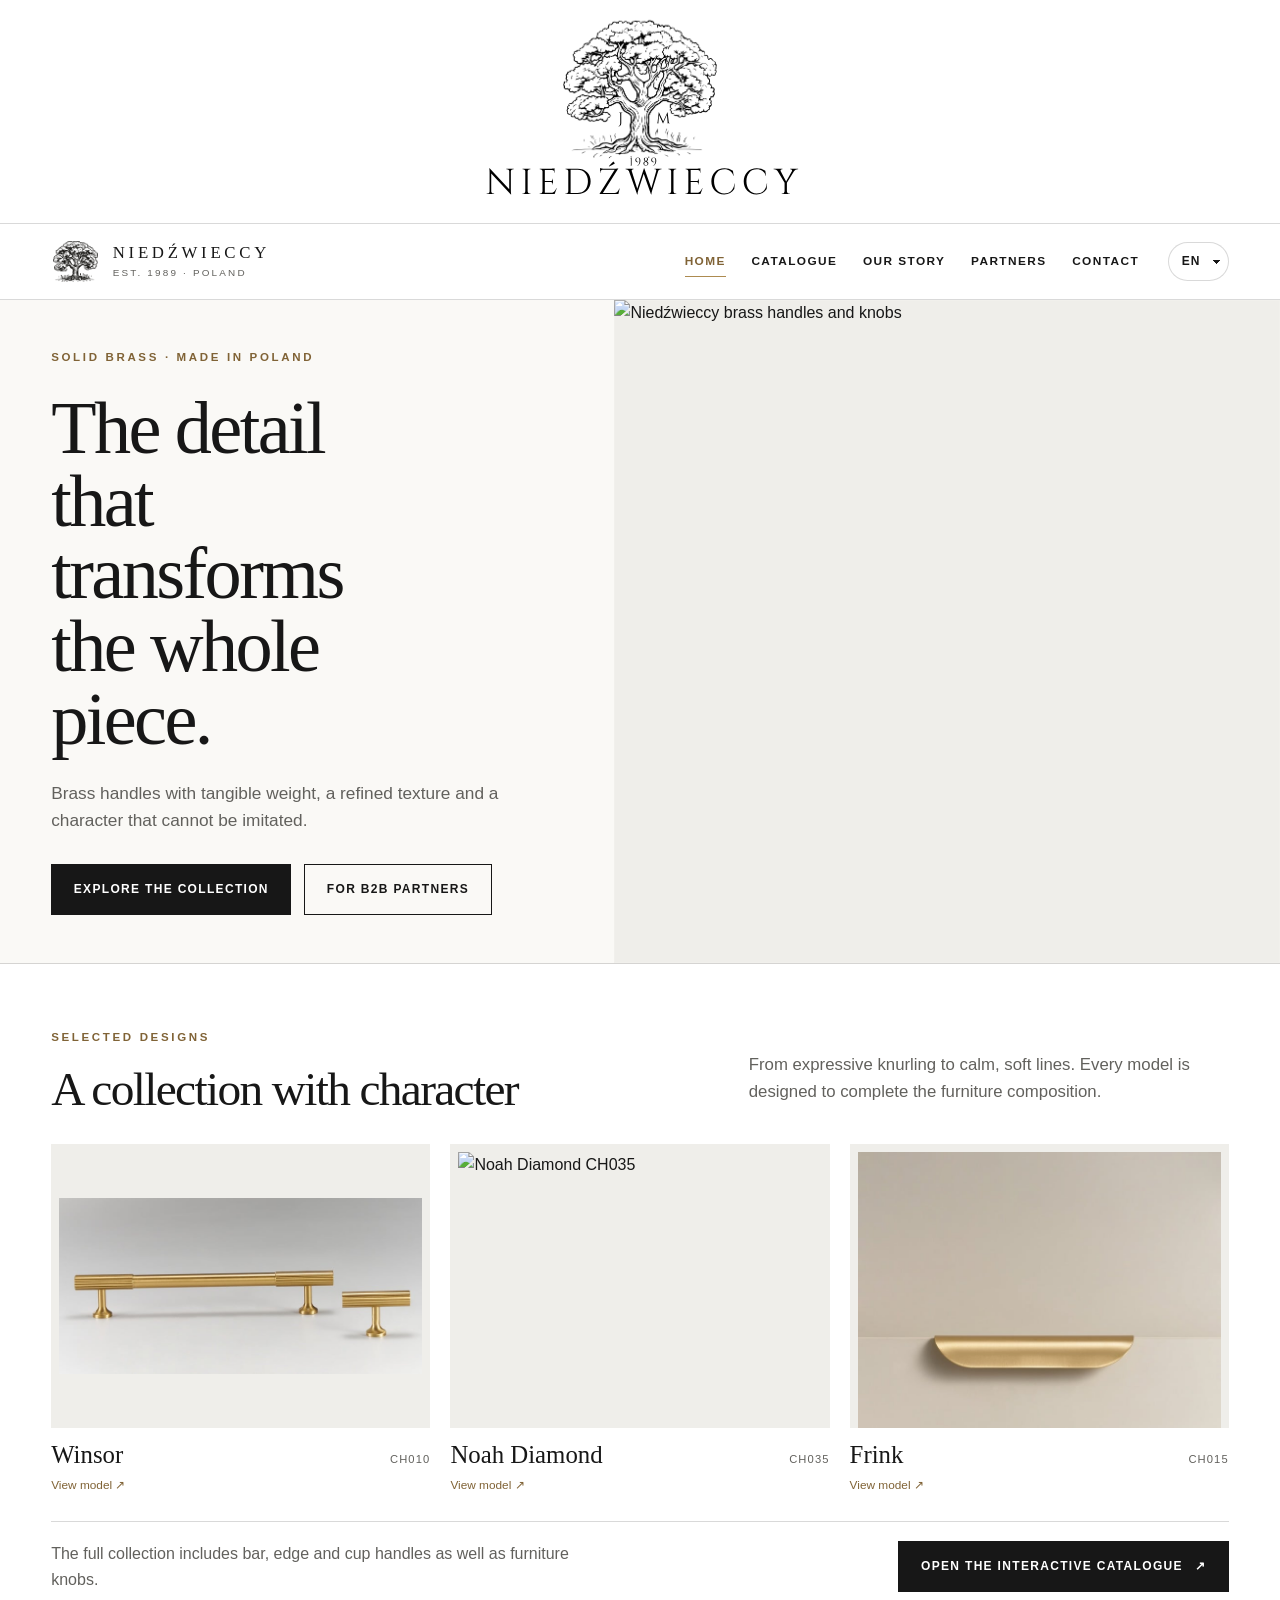
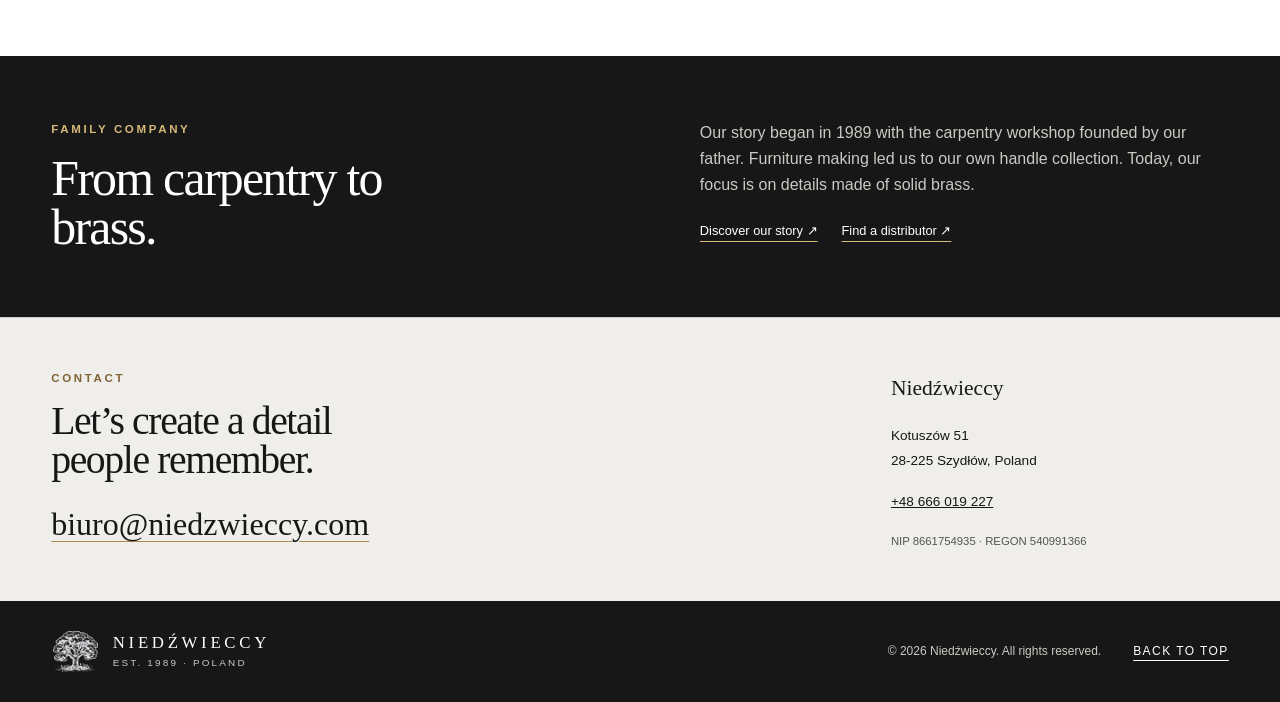
==== commit 06d8f3d9: "Add files via upload" ====
--- a/index.html
+++ b/index.html
@@ -3,7 +3,7 @@
   <head>
     <meta charset="utf-8" />
     <meta name="viewport" content="width=device-width, initial-scale=1" />
-    <meta name="theme-color" content="#151410" />
+    <meta name="theme-color" content="#171717" />
     <meta
       name="description"
       content="Niedźwieccy — rodzinna firma założona w 1989 roku. Dziś tworzymy uchwyty i gałki z litego mosiądzu dla producentów mebli, projektantów i dystrybutorów."
@@ -12,7 +12,7 @@
     <meta property="og:title" content="Niedźwieccy — mosiężne uchwyty klasy premium" />
     <meta
       property="og:description"
-      content="Detal, który zmienia cały mebel. Lite mosiężne uchwyty dla profesjonalistów."
+      content="Niedźwieccy — rodzinna firma założona w 1989 roku. Dziś tworzymy uchwyty i gałki z litego mosiądzu dla producentów mebli, projektantów i dystrybutorów."
     />
     <link rel="canonical" href="https://www.niedzwieccy.com/" />
     <link rel="alternate" hreflang="pl" href="https://www.niedzwieccy.com/?lang=pl" />
@@ -21,58 +21,38 @@
     <link rel="alternate" hreflang="es" href="https://www.niedzwieccy.com/?lang=es" />
     <link rel="alternate" hreflang="fr" href="https://www.niedzwieccy.com/?lang=fr" />
     <link rel="alternate" hreflang="it" href="https://www.niedzwieccy.com/?lang=it" />
-    <link
-      rel="icon"
-      type="image/svg+xml"
-      href="data:image/svg+xml,%3Csvg xmlns='http://www.w3.org/2000/svg' viewBox='0 0 64 64'%3E%3Crect width='64' height='64' rx='32' fill='%23151410'/%3E%3Cpath d='M18 45V18l28 28V19' fill='none' stroke='%23c6a15b' stroke-width='5' stroke-linecap='round' stroke-linejoin='round'/%3E%3C/svg%3E"
-    />
-    <link rel="stylesheet" href="styles.css?v=6" />
+    <link rel="icon" type="image/png" href="assets/tree-mark-transparent.png" />
+    <link rel="stylesheet" href="styles.css?v=8" />
     <title>Niedźwieccy — mosiężne uchwyty klasy premium</title>
+    <link rel="stylesheet" href="pages.css?v=1" />
   </head>
-  <body>
+  <body class="home-page" data-page="home">
     <a class="skip-link" href="#main" data-i18n="skip">Przejdź do treści</a>
-
     <div class="brand-masthead" id="top">
-      <a class="masthead-logo" href="#main" aria-label="Niedźwieccy — przejdź do strony">
-        <img src="assets/logo-niedzwieccy.svg" alt="Niedźwieccy — logo" />
+      <a class="masthead-logo" href="#main"  aria-label="Niedźwieccy">
+        <img src="assets/logo-niedzwieccy.svg" alt="Niedźwieccy — logo" width="375" height="375" />
       </a>
     </div>
-
     <header class="site-header" data-header>
-      <a class="brand compact-brand" href="#top" aria-label="Niedźwieccy — strona główna">
+      <a class="brand compact-brand" href="index.html#top" data-site-link aria-label="Niedźwieccy">
         <span class="brand-tree" aria-hidden="true"></span>
-        <span class="brand-copy">
-          <strong>NIEDŹWIECCY</strong>
-          <small>EST. 1989 · POLAND</small>
-        </span>
+        <span class="brand-copy"><strong>NIEDŹWIECCY</strong><small>EST. 1989 · POLAND</small></span>
       </a>
-
       <button class="menu-toggle" type="button" aria-expanded="false" aria-controls="site-nav" data-menu>
-        <span></span><span></span>
-        <span class="sr-only" data-i18n="menu">Menu</span>
+        <span></span><span></span><span class="sr-only" data-i18n="menu">Menu</span>
       </button>
-
-      <nav class="site-nav" id="site-nav" aria-label="Główna nawigacja" data-nav>
-        <a href="#collection" data-i18n="navCollection">Kolekcja</a>
-        <a href="katalog.html" data-catalog-link data-i18n="navCatalog">Katalog</a>
-        <a href="#craft" data-i18n="navCraft">Rzemiosło</a>
-        <a href="#b2b" data-i18n="navB2b">Współpraca B2B</a>
-        <a href="#contact" data-i18n="navContact">Kontakt</a>
+      <nav class="site-nav" id="site-nav" aria-label="Menu" data-nav>
+        <a href="index.html" data-site-link data-nav-label="home" aria-current="page">Strona główna</a>
+        <a href="katalog.html" data-site-link data-nav-label="catalog">Katalog</a>
+        <a href="marka.html" data-site-link data-nav-label="brand">O marce</a>
+        <a href="partnerzy.html" data-site-link data-nav-label="partners">Partnerzy</a>
+        <a href="#contact" data-site-link data-nav-label="contact">Kontakt</a>
       </nav>
-
       <label class="language-picker">
         <span class="sr-only" data-i18n="language">Język</span>
-        <select aria-label="Język" data-language>
-          <option value="pl">PL</option>
-          <option value="de">DE</option>
-          <option value="en">EN</option>
-          <option value="es">ES</option>
-          <option value="fr">FR</option>
-          <option value="it">IT</option>
-        </select>
+        <select aria-label="Język" data-language><option value="pl">PL</option><option value="de">DE</option><option value="en">EN</option><option value="es">ES</option><option value="fr">FR</option><option value="it">IT</option></select>
       </label>
     </header>
-
     <main id="main">
       <section class="hero">
         <div class="hero-copy">
@@ -82,277 +62,63 @@
             Mosiężne uchwyty o wyczuwalnym ciężarze, szlachetnej fakturze i charakterze, którego nie da się podrobić.
           </p>
           <div class="hero-actions">
-            <a class="button button-primary" href="#collection" data-i18n="seeCollection">Zobacz kolekcję</a>
-            <a class="button button-ghost" href="#b2b" data-i18n="forBusiness">Dla partnerów B2B</a>
+            <a class="button button-primary" href="katalog.html" data-site-link data-i18n="seeCollection">Zobacz kolekcję</a>
+            <a class="button button-ghost" href="partnerzy.html" data-site-link data-i18n="forBusiness">Dla partnerów B2B</a>
           </div>
-          <dl class="hero-facts" aria-label="Najważniejsze informacje">
-            <div><dt>1989</dt><dd data-i18n="since">początek rodzinnej firmy</dd></div>
-            <div><dt>100%</dt><dd data-i18n="solid">litego mosiądzu</dd></div>
-            <div><dt>EU</dt><dd data-i18n="europe">współpraca w Europie</dd></div>
-          </dl>
         </div>
         <figure class="hero-visual">
-          <img src="assets/hero-brass.png" alt="Mosiężne uchwyty i gałki Niedźwieccy" data-i18n-alt="heroAlt" />
+          <img
+            src="assets/hero-noah-1600.webp"
+            srcset="assets/hero-noah-960.webp 960w, assets/hero-noah-1600.webp 1600w, assets/hero-noah-2400.webp 2400w"
+            sizes="(max-width: 760px) 100vw, 52vw"
+            width="1600"
+            height="1865"
+            fetchpriority="high"
+            alt="Mosiężne uchwyty i gałki Niedźwieccy"
+            data-i18n-alt="heroAlt"
+          />
         </figure>
       </section>
-
-      <div class="brand-ribbon" aria-hidden="true">
-        <div class="brand-ribbon-track">
-          <span>SOLID BRASS</span><i></i><span>MADE IN POLAND</span><i></i><span>FAMILY COMPANY · EST. 1989</span><i></i>
-          <span>SOLID BRASS</span><i></i><span>MADE IN POLAND</span><i></i><span>FAMILY COMPANY · EST. 1989</span><i></i>
+      <section class="home-collection" id="collection">
+        <div class="section-heading reveal">
+          <div><div class="section-kicker" data-i18n="collectionKicker">WYBRANE MODELE</div><h2 data-i18n="collectionTitle">Kolekcja z charakterem</h2></div>
+          <p data-i18n="collectionLead">Od wyrazistego ryflowania po spokojne, miękkie linie. Każdy model został zaprojektowany tak, by domknąć kompozycję mebla.</p>
         </div>
-      </div>
-
-      <section class="manifesto" id="craft">
-        <div class="section-kicker reveal" data-i18n="touchKicker">PIERWSZY KONTAKT</div>
-        <div class="manifesto-grid">
-          <h2 class="reveal" data-i18n="touchTitle">Zanim klient zobaczy całość, najpierw dotknie uchwytu.</h2>
-          <div class="manifesto-copy reveal">
-            <p data-i18n="touchBody">
-              Chłodny. Ciężki. Precyzyjnie wykończony. Ten jeden detal sprawia, że mebel wygląda solidniej, bardziej luksusowo i zostaje w pamięci.
-            </p>
-            <p class="gold-line" data-i18n="touchClaim">Każdy nasz uchwyt podnosi wartość całego projektu.</p>
-          </div>
-        </div>
-        <div class="value-grid">
-          <article class="value-card reveal">
-            <span>01</span>
-            <h3 data-i18n="value1Title">Materiał bez kompromisów</h3>
-            <p data-i18n="value1Body">Masywny mosiądz — nie imitacja, nie cienka powłoka. Jakość wyczuwalna od pierwszego dotyku.</p>
+        <div class="featured-grid">
+          <article class="featured-card reveal">
+            <a href="katalog.html#winsor" data-site-link>
+              <div class="featured-image"><img src="assets/collection-winsor.jpg" alt="Winsor CH010" loading="lazy" /></div>
+              <div class="featured-meta"><h3>Winsor</h3><code>CH010</code></div>
+              <span class="featured-action"><span data-i18n="modelLink">Zobacz model</span> ↗</span>
+            </a>
           </article>
-          <article class="value-card reveal">
-            <span>02</span>
-            <h3 data-i18n="value2Title">Projekt dla wnętrza premium</h3>
-            <p data-i18n="value2Body">Proporcje, faktury i wykończenia tworzone z myślą o kuchniach, garderobach i meblach na zamówienie.</p>
+          <article class="featured-card reveal">
+            <a href="katalog.html#noah" data-site-link>
+              <div class="featured-image"><img src="assets/hero-noah-960.webp" alt="Noah Diamond CH035" loading="lazy" /></div>
+              <div class="featured-meta"><h3>Noah Diamond</h3><code>CH035</code></div>
+              <span class="featured-action"><span data-i18n="modelLink">Zobacz model</span> ↗</span>
+            </a>
           </article>
-          <article class="value-card reveal">
-            <span>03</span>
-            <h3 data-i18n="value3Title">Partner na lata</h3>
-            <p data-i18n="value3Body">Rodzinna firma założona w 1989 roku — od stolarstwa, przez meble, po własną kolekcję uchwytów.</p>
+          <article class="featured-card reveal">
+            <a href="katalog.html#frink-lynd-semicircle" data-site-link>
+              <div class="featured-image"><img src="assets/collection-frink.jpg" alt="Frink CH015" loading="lazy" /></div>
+              <div class="featured-meta"><h3>Frink</h3><code>CH015</code></div>
+              <span class="featured-action"><span data-i18n="modelLink">Zobacz model</span> ↗</span>
+            </a>
           </article>
         </div>
-      </section>
-
-      <section class="collection" id="collection">
-        <div class="section-heading reveal">
-          <div>
-            <div class="section-kicker" data-i18n="collectionKicker">WYBRANE MODELE</div>
-            <h2 data-i18n="collectionTitle">Kolekcja z charakterem</h2>
-          </div>
-          <p data-i18n="collectionLead">Od wyrazistego ryflowania po spokojne, miękkie linie. Każdy model został zaprojektowany tak, by domknąć kompozycję mebla.</p>
-        </div>
-
-        <div class="collection-grid">
-          <article class="product-card product-wide reveal">
-            <img src="assets/collection-winsor.jpg" alt="Mosiężny uchwyt Winsor CH010" loading="lazy" />
-            <div><h3>Winsor</h3><span>CH010</span></div>
-          </article>
-          <article class="product-card reveal">
-            <img src="assets/collection-cerne.jpg" alt="Mosiężny uchwyt Cerne CH011" loading="lazy" />
-            <div><h3>Cerne</h3><span>CH011</span></div>
-          </article>
-          <article class="product-card product-tall reveal">
-            <img src="assets/collection-frink.jpg" alt="Mosiężny uchwyt Frink CH015" loading="lazy" />
-            <div><h3>Frink</h3><span>CH015</span></div>
-          </article>
-          <article class="product-card reveal">
-            <img src="assets/collection-lacock.jpg" alt="Mosiężny uchwyt Lacock CH013" loading="lazy" />
-            <div><h3>Lacock</h3><span>CH013</span></div>
-          </article>
-          <article class="product-card reveal">
-            <img src="assets/collection-dover.jpg" alt="Mosiężny uchwyt Dover CH016" loading="lazy" />
-            <div><h3>Dover</h3><span>CH016</span></div>
-          </article>
-          <article class="product-card product-wide reveal">
-            <img src="assets/collection-semicircle.jpg" alt="Mosiężny uchwyt Semicircle CH018" loading="lazy" />
-            <div><h3>Semicircle</h3><span>CH018</span></div>
-          </article>
-          <article class="product-card reveal">
-            <img src="assets/collection-lynd.jpg" alt="Mosiężny uchwyt Lynd CH020" loading="lazy" />
-            <div><h3>Lynd</h3><span>CH020–22</span></div>
-          </article>
-          <article class="product-card reveal">
-            <img src="assets/collection-tom.jpg" alt="Mosiężny uchwyt Tom CH030" loading="lazy" />
-            <div><h3>Tom</h3><span>CH030</span></div>
-          </article>
-          <article class="product-card reveal">
-            <img src="assets/collection-ryan.jpg" alt="Mosiężny uchwyt Ryan CH031" loading="lazy" />
-            <div><h3>Ryan</h3><span>CH031</span></div>
-          </article>
-          <article class="product-card reveal">
-            <img src="assets/collection-leo.jpg" alt="Mosiężna gałka Leo CH032" loading="lazy" />
-            <div><h3>Leo</h3><span>CH032</span></div>
-          </article>
-        </div>
-
         <div class="collection-footer reveal">
           <p class="collection-note" data-i18n="collectionNote">Pełna kolekcja obejmuje uchwyty relingowe, krawędziowe, muszlowe i gałki meblowe.</p>
-          <a class="button button-primary catalog-button" href="katalog.html" data-catalog-link>
-            <span data-i18n="interactiveCatalog">Otwórz katalog interaktywny</span><span aria-hidden="true">↗</span>
-          </a>
+          <a class="button button-primary catalog-button" href="katalog.html" data-site-link><span data-i18n="interactiveCatalog">Otwórz katalog interaktywny</span><span aria-hidden="true">↗</span></a>
         </div>
       </section>
-
-      <section class="about" id="production">
-        <div class="production-visual reveal">
-          <video muted loop playsinline preload="none" poster="assets/production-turning.png" data-production-video>
-            <source data-src="assets/production-process.mp4" type="video/mp4" />
-          </video>
-          <div class="production-label"><span>01</span><strong data-i18n="processLabel">PROCES · POLSKA</strong></div>
-        </div>
-        <div class="about-copy reveal">
-          <div class="section-kicker" data-i18n="aboutKicker">O MARCE</div>
-          <h2 data-i18n="aboutTitle">Od rodzinnego stolarstwa do detalu premium.</h2>
-          <p data-i18n="aboutBody">
-            W 1989 roku ojciec założył rodzinny zakład stolarski. Z czasem stolarstwo przerodziło się w produkcję mebli, a doświadczenie zdobyte przy ich tworzeniu doprowadziło nas do własnej kolekcji uchwytów z litego mosiądzu. Dziś rozwijamy ją dla producentów, projektantów i dystrybutorów w Europie.
-          </p>
-          <blockquote data-i18n="aboutQuote">„Luksus nie musi krzyczeć. Czasem wystarczy, że ma odpowiedni ciężar.”</blockquote>
+      <section class="home-story">
+        <div class="reveal"><div class="section-kicker" data-i18n="homeStoryKicker">RODZINNA FIRMA</div><h2 data-i18n="homeStoryTitle">Od stolarstwa do mosiądzu.</h2></div>
+        <div class="reveal">
+          <p data-i18n="homeStoryBody">Nasza historia zaczęła się w 1989 roku od zakładu stolarskiego założonego przez ojca. Przez produkcję mebli doszliśmy do własnej kolekcji uchwytów. Dziś skupiamy się na detalu z litego mosiądzu.</p>
+          <div class="story-actions"><a href="marka.html" data-site-link><span data-i18n="brandCta">Poznaj naszą historię</span> ↗</a><a href="partnerzy.html#dystrybutorzy" data-site-link><span data-i18n="partnersCta">Znajdź dystrybutora</span> ↗</a></div>
         </div>
       </section>
-
-      <section class="b2b" id="b2b">
-        <div class="b2b-intro reveal">
-          <div class="section-kicker" data-i18n="b2bKicker">WSPÓŁPRACA B2B</div>
-          <h2 data-i18n="b2bTitle">Produkt premium potrzebuje dobrego partnera.</h2>
-          <p data-i18n="b2bLead">Współpracujemy z hurtowniami i dystrybutorami akcesoriów meblowych w Polsce i Europie.</p>
-          <a class="button button-light" href="mailto:biuro@niedzwieccy.com?subject=Współpraca%20B2B%20Niedźwieccy" data-i18n="b2bCta">Porozmawiajmy o współpracy</a>
-        </div>
-        <div class="b2b-list reveal">
-          <article>
-            <span>01</span>
-            <div><h3 data-i18n="b2b1Title">Gotowy pakiet sprzedażowy</h3><p data-i18n="b2b1Body">Materiały e-commerce, katalogi drukowane i materiały promocyjne.</p></div>
-          </article>
-          <article>
-            <span>02</span>
-            <div><h3 data-i18n="b2b2Title">Ekspozycja produktu</h3><p data-i18n="b2b2Body">Próbki oraz ekspozytory, które pozwalają klientowi poczuć różnicę.</p></div>
-          </article>
-          <article>
-            <span>03</span>
-            <div><h3 data-i18n="b2b3Title">Rozwój marży i oferty</h3><p data-i18n="b2b3Body">Produkt odróżniający się od standardowych akcesoriów i wspierający segment premium.</p></div>
-          </article>
-        </div>
-      </section>
-
-      <section class="distribution">
-        <div class="section-heading reveal">
-          <div>
-            <div class="section-kicker" data-i18n="distributionKicker">SIEĆ PARTNERÓW</div>
-            <h2 data-i18n="distributionTitle">Znajdź nasze uchwyty bliżej siebie</h2>
-          </div>
-          <p data-i18n="distributionLead">Nasi dystrybutorzy są już obecni w najważniejszych regionach Polski. Zapytaj nas o najbliższy punkt lub możliwość współpracy w Twoim kraju.</p>
-        </div>
-
-        <p class="city-label reveal" data-i18n="chooseCity">Wybierz miasto, aby zobaczyć firmę, logo i adres.</p>
-        <div class="city-list reveal" role="tablist" aria-label="Miasta dystrybutorów">
-          <button type="button" class="active" data-distributor-city="wroclaw" aria-pressed="true">Wrocław</button>
-          <button type="button" data-distributor-city="wien" aria-pressed="false">Wiedeń</button>
-          <button type="button" data-distributor-city="koln" aria-pressed="false">Kolonia</button>
-          <button type="button" data-distributor-city="rzeszow" aria-pressed="false">Rzeszów</button>
-          <button type="button" data-distributor-city="krakow" aria-pressed="false">Kraków</button>
-          <button type="button" data-distributor-city="kielce" aria-pressed="false">Kielce</button>
-          <button type="button" data-distributor-city="warszawa" aria-pressed="false">Warszawa</button>
-          <button type="button" data-distributor-city="koszalin" aria-pressed="false">Koszalin</button>
-          <button type="button" data-distributor-city="gdansk" aria-pressed="false">Gdańsk</button>
-          <button type="button" data-distributor-city="grudziadz" aria-pressed="false">Grudziądz</button>
-          <button type="button" data-distributor-city="godetowo" aria-pressed="false">Godętowo</button>
-          <button type="button" data-distributor-city="mielec" aria-pressed="false">Mielec</button>
-        </div>
-
-        <div class="partner-grid" data-distributor-results aria-live="polite">
-          <article class="partner-card partner-card-kraft" data-distributor-card="wroclaw">
-            <div class="partner-code">PL · WROCŁAW</div>
-            <div class="partner-logo-wrap"><img src="assets/distributors/kraft.jpg" alt="Kraft — wyposażenie mebli" loading="lazy" /></div>
-            <div class="partner-copy"><h3>Kraft</h3><p data-i18n="kraftType">Wyposażenie mebli</p><address>ul. Zakrzowska 23<br />51-318 Wrocław</address></div>
-            <a class="partner-visit" href="https://www.google.com/maps/search/?api=1&amp;query=Kraft+Zakrzowska+23+Wroc%C5%82aw" target="_blank" rel="noopener noreferrer" data-i18n="viewLocation">Pokaż lokalizację</a>
-          </article>
-
-          <article class="partner-card" data-distributor-card="wien" hidden>
-            <div class="partner-code">AT · WIEN</div>
-            <div class="partner-logo-wrap partner-logo-dark"><img src="assets/distributors/weidner.png" alt="Messingwaren Weidner" loading="lazy" /></div>
-            <div class="partner-copy"><h3>Messingwaren Weidner</h3><p data-i18n="weidnerType">Wyroby z mosiądzu i okucia</p><address>Rechte Wienzeile 75<br />A-1050 Wien</address></div>
-            <a class="partner-visit" href="https://messingwaren-weidner.at/" target="_blank" rel="noopener noreferrer" data-i18n="visitPartner">Odwiedź stronę</a>
-          </article>
-
-          <article class="partner-card" data-distributor-card="wien" hidden>
-            <div class="partner-code">AT · WIEN</div>
-            <div class="partner-logo-wrap partner-logo-dark"><img src="assets/distributors/schmidtschlaeger.png" alt="Schmidtschläger" loading="lazy" /></div>
-            <div class="partner-copy"><h3>Schmidtschläger</h3><p data-i18n="schmidtType">Okucia meblowe i technika bezpieczeństwa</p><address>Hippgasse 17<br />1160 Wien</address></div>
-            <a class="partner-visit" href="https://schmidtschlaeger.at/produkte/" target="_blank" rel="noopener noreferrer" data-i18n="visitPartner">Odwiedź stronę</a>
-          </article>
-
-          <article class="partner-card" data-distributor-card="koln" hidden>
-            <div class="partner-code">DE · KÖLN</div>
-            <div class="partner-logo-wrap"><img src="assets/distributors/schallenberg.png" alt="Schallenberg GmbH" loading="lazy" /></div>
-            <div class="partner-copy"><h3>Schallenberg GmbH</h3><p data-i18n="schallenbergType">Okucia budowlane, meblowe i okienne</p><address>Bahnhofstraße 51<br />51143 Köln</address></div>
-            <a class="partner-visit" href="https://www.schallenberg-shop.de/" target="_blank" rel="noopener noreferrer" data-i18n="visitPartner">Odwiedź stronę</a>
-          </article>
-
-          <article class="partner-card" data-distributor-card="rzeszow" hidden>
-            <div class="partner-code">PL · RZESZÓW</div>
-            <div class="partner-logo-wrap"><img src="assets/distributors/dim-rzeszow.png" alt="DiM Rzeszów" loading="lazy" /></div>
-            <div class="partner-copy"><h3>DiM Rzeszów</h3><p data-i18n="furnitureAccessories">Akcesoria meblowe</p><address>ul. Krakowska 150<br />35-506 Rzeszów</address></div>
-            <a class="partner-visit" href="https://akcesoriameble24.pl/" target="_blank" rel="noopener noreferrer" data-i18n="visitPartner">Odwiedź stronę</a>
-          </article>
-
-          <article class="partner-card" data-distributor-card="krakow" hidden>
-            <div class="partner-code">PL · KRAKÓW</div>
-            <div class="partner-logo-wrap"><img src="assets/distributors/domex.png" alt="Domex" loading="lazy" /></div>
-            <div class="partner-copy"><h3>Domex</h3><p data-i18n="furnitureAccessories">Akcesoria meblowe</p><address>ul. Centralna 41A<br />31-586 Kraków</address></div>
-            <a class="partner-visit" href="https://domex.sklep.pl/" target="_blank" rel="noopener noreferrer" data-i18n="visitPartner">Odwiedź stronę</a>
-          </article>
-
-          <article class="partner-card" data-distributor-card="kielce" hidden>
-            <div class="partner-code">PL · KIELCE</div>
-            <div class="partner-logo-wrap"><img src="assets/distributors/od-a-do-z.svg" alt="Od A do Z — akcesoria meblowe" loading="lazy" /></div>
-            <div class="partner-copy"><h3>Od A do Z</h3><p data-i18n="furnitureAccessories">Akcesoria meblowe</p><address>ul. Chęcińska 14A<br />25-020 Kielce</address></div>
-            <a class="partner-visit" href="https://azakcesoriameblowe.pl/" target="_blank" rel="noopener noreferrer" data-i18n="visitPartner">Odwiedź stronę</a>
-          </article>
-
-          <article class="partner-card" data-distributor-card="warszawa" hidden>
-            <div class="partner-code">PL · WARSZAWA</div>
-            <div class="partner-logo-wrap"><img src="assets/distributors/am-interiors.svg" alt="AM Interiors" loading="lazy" /></div>
-            <div class="partner-copy"><h3>AM Interiors</h3><p data-i18n="interiorHardware">Uchwyty, klamki i oświetlenie</p><address>ul. Bartycka 24/26, paw. 13<br />00-716 Warszawa</address></div>
-            <a class="partner-visit" href="https://aminteriors.pl/" target="_blank" rel="noopener noreferrer" data-i18n="visitPartner">Odwiedź stronę</a>
-          </article>
-
-          <article class="partner-card" data-distributor-card="koszalin" hidden>
-            <div class="partner-code">PL · KOSZALIN</div>
-            <div class="partner-logo-wrap"><img src="assets/distributors/fokus.svg" alt="Fokus" loading="lazy" /></div>
-            <div class="partner-copy"><h3>Fokus</h3><p data-i18n="boardsHardware">Płyty i akcesoria meblowe</p><address>ul. Piwonii 38<br />76-039 Nowe Bielice</address></div>
-            <a class="partner-visit" href="https://www.fokusplyty.pl/kontakt-2/" target="_blank" rel="noopener noreferrer" data-i18n="visitPartner">Odwiedź stronę</a>
-          </article>
-
-          <article class="partner-card" data-distributor-card="gdansk" hidden>
-            <div class="partner-code">PL · GDAŃSK</div>
-            <div class="partner-logo-wrap"><img src="assets/distributors/fokus.svg" alt="Fokus" loading="lazy" /></div>
-            <div class="partner-copy"><h3>Fokus</h3><p data-i18n="boardsHardware">Płyty i akcesoria meblowe</p><address>ul. Marynarki Polskiej 55A<br />80-557 Gdańsk</address></div>
-            <a class="partner-visit" href="https://www.fokusplyty.pl/kontakt-2/" target="_blank" rel="noopener noreferrer" data-i18n="visitPartner">Odwiedź stronę</a>
-          </article>
-
-          <article class="partner-card" data-distributor-card="grudziadz" hidden>
-            <div class="partner-code">PL · GRUDZIĄDZ</div>
-            <div class="partner-logo-wrap"><img src="assets/distributors/fokus.svg" alt="Fokus" loading="lazy" /></div>
-            <div class="partner-copy"><h3>Fokus</h3><p data-i18n="boardsHardware">Płyty i akcesoria meblowe</p><address>Michale 114A<br />86-134 Dragacz</address></div>
-            <a class="partner-visit" href="https://www.fokusplyty.pl/kontakt-2/" target="_blank" rel="noopener noreferrer" data-i18n="visitPartner">Odwiedź stronę</a>
-          </article>
-
-          <article class="partner-card" data-distributor-card="godetowo" hidden>
-            <div class="partner-code">PL · GODĘTOWO</div>
-            <div class="partner-logo-wrap"><img src="assets/distributors/fokus.svg" alt="Fokus" loading="lazy" /></div>
-            <div class="partner-copy"><h3>Fokus</h3><p data-i18n="boardsHardware">Płyty i akcesoria meblowe</p><address>Godętowo 3F<br />84-218 Łęczyce</address></div>
-            <a class="partner-visit" href="https://www.fokusplyty.pl/kontakt-2/" target="_blank" rel="noopener noreferrer" data-i18n="visitPartner">Odwiedź stronę</a>
-          </article>
-
-          <article class="partner-card" data-distributor-card="mielec" hidden>
-            <div class="partner-code">PL · MIELEC</div>
-            <div class="partner-logo-wrap"><img src="assets/distributors/magmar.png" alt="Magmar Mielec" loading="lazy" /></div>
-            <div class="partner-copy"><h3>Magmar Mielec</h3><p data-i18n="boardsHardware">Płyty i akcesoria meblowe</p><address>ul. Przemysłowa 24/5<br />39-300 Mielec</address></div>
-            <a class="partner-visit" href="https://strefaplyt.pl/wizytowka/284" target="_blank" rel="noopener noreferrer" data-i18n="visitPartner">Odwiedź stronę</a>
-          </article>
-        </div>
-        <a class="text-link reveal" href="mailto:biuro@niedzwieccy.com?subject=Najbliższy%20dystrybutor" data-i18n="findPartner">Zapytaj o najbliższego dystrybutora</a>
-      </section>
-
       <section class="contact" id="contact">
         <div class="contact-lead reveal">
           <div class="section-kicker" data-i18n="contactKicker">KONTAKT</div>
@@ -368,16 +134,16 @@
         </address>
       </section>
     </main>
-
     <footer>
-      <a class="brand brand-footer" href="#top">
+      <a class="brand brand-footer" href="index.html" data-site-link aria-label="Niedźwieccy">
         <span class="brand-tree" aria-hidden="true"></span>
         <span class="brand-copy"><strong>NIEDŹWIECCY</strong><small>EST. 1989 · POLAND</small></span>
       </a>
       <p>© <span data-year></span> Niedźwieccy. <span data-i18n="rights">Wszelkie prawa zastrzeżone.</span></p>
       <a href="#top" class="back-top" data-i18n="backTop">Na górę</a>
     </footer>
-
-    <script src="script.js?v=6"></script>
+    <script src="navigation.js?v=1"></script>
+    <script src="page-copy.js?v=1"></script>
+    <script src="script.js?v=8"></script>
   </body>
 </html>
--- a/styles.css
+++ b/styles.css
@@ -1,12 +1,15 @@
 :root {
-  --ink: #151410;
-  --ink-soft: #2a2822;
-  --paper: #f3f0e8;
-  --paper-warm: #e7e0d3;
-  --white: #fffdf8;
-  --brass: #b9904c;
-  --brass-bright: #d5b46d;
-  --line: rgba(21, 20, 16, 0.18);
+  --ink: #171717;
+  --ink-soft: #242424;
+  --paper: #faf9f6;
+  --paper-warm: #efeeea;
+  --white: #fff;
+  --brass: #ad8b50;
+  --brass-bright: #d5b979;
+  --brass-dark: #806336;
+  --muted: #62615d;
+  --muted-light: #cbc9c3;
+  --line: rgba(23, 23, 23, 0.16);
   --serif: Georgia, "Times New Roman", serif;
   --sans: "Helvetica Neue", Helvetica, Arial, sans-serif;
   --pad: clamp(1.25rem, 4vw, 5rem);
@@ -54,21 +57,25 @@
 .brand-masthead {
   position: relative;
   z-index: 31;
-  height: clamp(11rem, 18vw, 14rem);
+  height: clamp(15rem, 22vw, 17rem);
   display: grid;
   place-items: center;
-  background: var(--paper);
+  overflow: hidden;
+  background: var(--white);
   border-bottom: 1px solid var(--line);
 }
 .masthead-logo {
+  position: relative;
   display: block;
+  width: clamp(22rem, 30vw, 24rem);
+  height: 13rem;
   color: var(--ink);
   text-decoration: none;
   opacity: 0;
   transform: translateY(-14px);
   animation: masthead-in .95s .1s cubic-bezier(.2,.7,.2,1) forwards;
 }
-.masthead-logo img { width: clamp(11rem, 19vw, 15rem); height: auto; }
+.masthead-logo img { position: absolute; top: 50%; left: 0; width: 100%; height: auto; transform: translateY(-50%); }
 @keyframes masthead-in { to { opacity: 1; transform: none; } }
 
 .site-header {
@@ -82,13 +89,13 @@
   align-items: center;
   gap: 2.2rem;
   border-bottom: 1px solid var(--line);
-  background: rgba(243, 240, 232, .94);
+  background: rgba(255, 255, 255, .96);
   backdrop-filter: blur(16px);
   transition: background .35s ease, border-color .35s ease, height .35s ease;
 }
 .site-header.scrolled {
   height: 4.5rem;
-  background: rgba(243, 240, 232, .94);
+  background: rgba(255, 255, 255, .96);
   border-color: var(--line);
   backdrop-filter: blur(16px);
 }
@@ -111,7 +118,7 @@
 .brand-tree { width: 3rem; height: 2.6rem; }
 .brand-copy { display: grid; line-height: 1; gap: .35rem; }
 .brand-copy strong { font-family: var(--serif); font-size: 1.05rem; letter-spacing: .22em; font-weight: 400; }
-.brand-copy small { font-size: .62rem; letter-spacing: .22em; color: #6f6a60; }
+.brand-copy small { font-size: .62rem; letter-spacing: .22em; color: var(--muted); }
 
 .site-nav { display: flex; align-items: center; gap: clamp(1rem, 2vw, 2rem); }
 .site-nav a {
@@ -161,9 +168,7 @@
   display: flex;
   flex-direction: column;
   justify-content: center;
-  background:
-    linear-gradient(135deg, rgba(185,144,76,.08), transparent 35%),
-    var(--paper);
+  background: var(--paper);
 }
 .hero-copy > * { opacity: 0; transform: translateY(22px); animation: hero-enter .8s cubic-bezier(.2,.7,.2,1) forwards; }
 .hero-copy > :nth-child(1) { animation-delay: .18s; }
@@ -176,7 +181,7 @@
   font-size: .72rem;
   letter-spacing: .23em;
   font-weight: 700;
-  color: #765d33;
+  color: var(--brass-dark);
 }
 .hero h1, h2 {
   margin: 0;
@@ -186,7 +191,7 @@
   line-height: .98;
 }
 .hero h1 { max-width: 9ch; margin-top: 1.6rem; font-size: clamp(3.2rem, 6.5vw, 7.2rem); }
-.hero-lead { max-width: 36rem; margin: 2rem 0 0; color: #585248; font-size: clamp(1.05rem, 1.35vw, 1.28rem); }
+.hero-lead { max-width: 36rem; margin: 2rem 0 0; color: var(--muted); font-size: clamp(1.05rem, 1.35vw, 1.28rem); }
 .hero-actions { display: flex; flex-wrap: wrap; gap: .8rem; margin-top: 2.5rem; }
 .button {
   display: inline-flex;
@@ -203,13 +208,13 @@
   transition: color .25s ease, background .25s ease, border-color .25s ease;
 }
 .button-primary { color: var(--white); background: var(--ink); }
-.button-primary:hover, .button-primary:focus-visible { background: var(--brass); border-color: var(--brass); }
+.button-primary:hover, .button-primary:focus-visible { background: var(--brass-dark); border-color: var(--brass-dark); }
 .button-ghost:hover, .button-ghost:focus-visible { color: var(--white); background: var(--ink); }
 .hero-facts { margin: auto 0 0; padding-top: 3rem; display: grid; grid-template-columns: repeat(3, 1fr); gap: 1rem; }
 .hero-facts div { border-top: 1px solid var(--line); padding-top: .9rem; }
 .hero-facts dt { font-family: var(--serif); font-size: 1.5rem; }
-.hero-facts dd { margin: .15rem 0 0; color: #6e685f; font-size: .75rem; line-height: 1.35; }
-.hero-visual { position: relative; margin: 0; min-height: 42rem; overflow: hidden; background: #837668; }
+.hero-facts dd { margin: .15rem 0 0; color: var(--muted); font-size: .75rem; line-height: 1.35; }
+.hero-visual { position: relative; margin: 0; min-height: 42rem; overflow: hidden; background: var(--paper-warm); }
 .hero-visual::after {
   content: "";
   position: absolute;
@@ -218,12 +223,13 @@
   pointer-events: none;
 }
 .hero-visual img {
+  position: absolute;
+  inset: 0;
   width: 100%;
-  height: 110%;
-  object-fit: cover;
-  transform: translate3d(0, var(--hero-shift, -3%), 0) scale(1.03);
+  height: 100%;
+  object-fit: contain;
+  object-position: center;
   animation: hero-image-in 1.4s cubic-bezier(.2,.7,.2,1) both;
-  will-change: transform;
 }
 .hero-visual::before {
   content: "";
@@ -250,7 +256,7 @@
   align-items: baseline;
   justify-content: space-between;
   padding: .8rem 1rem;
-  background: rgba(21,20,16,.72);
+  background: rgba(23,23,23,.76);
   color: var(--white);
   backdrop-filter: blur(8px);
   text-transform: uppercase;
@@ -263,7 +269,8 @@
   overflow: hidden;
   padding: .95rem 0;
   border-bottom: 1px solid var(--line);
-  background: var(--brass);
+  background: var(--white);
+  color: var(--ink);
 }
 .brand-ribbon-track {
   display: flex;
@@ -273,7 +280,7 @@
   animation: ribbon-move 22s linear infinite;
 }
 .brand-ribbon span { font-size: .72rem; font-weight: 800; letter-spacing: .24em; white-space: nowrap; }
-.brand-ribbon i { width: .3rem; height: .3rem; border-radius: 50%; background: var(--ink); opacity: .55; }
+.brand-ribbon i { width: .3rem; height: .3rem; border-radius: 50%; background: var(--brass); }
 @keyframes ribbon-move { to { transform: translateX(-50%); } }
 
 .manifesto, .collection, .distribution { padding: clamp(6rem, 10vw, 10rem) var(--pad); }
@@ -281,7 +288,7 @@
 .manifesto .section-kicker { color: var(--brass-bright); }
 .manifesto-grid { margin-top: 2.6rem; display: grid; grid-template-columns: 1.35fr .65fr; gap: 8vw; align-items: end; }
 .manifesto h2 { max-width: 16ch; font-size: clamp(2.7rem, 5.6vw, 6.3rem); }
-.manifesto-copy { max-width: 32rem; color: #c9c4b9; font-size: 1.08rem; }
+.manifesto-copy { max-width: 32rem; color: var(--muted-light); font-size: 1.08rem; }
 .gold-line { margin-top: 2rem; padding-left: 1rem; border-left: 2px solid var(--brass); color: var(--white); }
 .value-grid { margin-top: clamp(4rem, 8vw, 8rem); display: grid; grid-template-columns: repeat(3, 1fr); border-top: 1px solid rgba(255,255,255,.16); }
 .value-card { min-height: 17rem; padding: 1.8rem 2rem 1.8rem 0; border-right: 1px solid rgba(255,255,255,.16); }
@@ -289,27 +296,27 @@
 .value-card:last-child { border-right: 0; }
 .value-card > span { color: var(--brass-bright); font-size: .72rem; letter-spacing: .18em; }
 .value-card h3 { margin: 4.5rem 0 .8rem; font-family: var(--serif); font-size: 1.55rem; font-weight: 400; }
-.value-card p { margin: 0; color: #a9a49a; max-width: 25rem; }
+.value-card p { margin: 0; color: var(--muted-light); max-width: 25rem; }
 
 .section-heading { display: grid; grid-template-columns: 1.1fr .9fr; gap: 4rem; align-items: end; }
 .section-heading h2, .about h2, .b2b h2, .contact h2 { margin-top: 1.2rem; font-size: clamp(2.8rem, 5vw, 5.8rem); }
-.section-heading > p { margin: 0 0 .4rem; max-width: 35rem; color: #5b554b; font-size: 1.05rem; }
+.section-heading > p { margin: 0 0 .4rem; max-width: 35rem; color: var(--muted); font-size: 1.05rem; }
 .collection-grid {
   margin-top: clamp(3rem, 6vw, 5rem);
   display: grid;
   grid-template-columns: repeat(3, minmax(0, 1fr));
   gap: 1rem;
 }
-.product-card { position: relative; overflow: hidden; margin: 0; aspect-ratio: 4 / 3; background: #e5e1d9; }
+.product-card { position: relative; overflow: hidden; margin: 0; aspect-ratio: 4 / 3; background: var(--paper-warm); }
 .product-card.product-wide, .product-card.product-tall { grid-column: auto; grid-row: auto; }
 .product-card img { width: 100%; height: 100%; padding: clamp(.35rem, .8vw, .8rem); object-fit: contain; transition: transform .7s cubic-bezier(.2,.65,.25,1); }
-.product-card::after { content: ""; position: absolute; inset: 58% 0 0; background: linear-gradient(transparent, rgba(16,15,12,.76)); pointer-events: none; }
+.product-card::after { content: ""; position: absolute; inset: 58% 0 0; background: linear-gradient(transparent, rgba(23,23,23,.76)); pointer-events: none; }
 .product-card:hover img { transform: scale(1.018); }
 .product-card > div { position: absolute; z-index: 2; left: 1.25rem; right: 1.25rem; bottom: 1rem; display: flex; justify-content: space-between; align-items: baseline; color: white; }
 .product-card h3 { margin: 0; font-family: var(--serif); font-size: 1.5rem; font-weight: 400; }
 .product-card span { font-size: .72rem; letter-spacing: .12em; }
 .collection-footer { margin: 2.4rem 0 0 auto; max-width: 52rem; display: flex; align-items: flex-end; justify-content: space-between; gap: 2rem; padding-top: 1.2rem; border-top: 1px solid var(--line); }
-.collection-note { margin: 0; max-width: 34rem; color: #635d53; }
+.collection-note { margin: 0; max-width: 34rem; color: var(--muted); }
 .catalog-button { flex: 0 0 auto; gap: .75rem; }
 
 .about { display: grid; grid-template-columns: .9fr 1.1fr; min-height: 42rem; background: var(--paper-warm); }
@@ -320,48 +327,48 @@
 .production-label span, .production-label strong { font-size: .7rem; letter-spacing: .18em; }
 .production-label strong { font-weight: 700; }
 .about-copy { padding: clamp(5rem, 9vw, 9rem) var(--pad); align-self: center; }
-.about-copy p { max-width: 49rem; margin: 2rem 0; font-size: 1.1rem; color: #554f45; }
+.about-copy p { max-width: 49rem; margin: 2rem 0; font-size: 1.1rem; color: var(--muted); }
 .about-copy blockquote { margin: 3rem 0 0; max-width: 45rem; font-family: var(--serif); font-style: italic; font-size: clamp(1.4rem, 2.4vw, 2.3rem); line-height: 1.25; }
 
 .b2b { display: grid; grid-template-columns: 1fr 1fr; background: var(--ink-soft); color: var(--white); }
 .b2b-intro { padding: clamp(5rem, 9vw, 9rem) var(--pad); border-right: 1px solid rgba(255,255,255,.15); }
 .b2b .section-kicker { color: var(--brass-bright); }
 .b2b h2 { max-width: 12ch; }
-.b2b-intro p { max-width: 36rem; margin: 2rem 0; color: #c7c2b8; font-size: 1.1rem; }
+.b2b-intro p { max-width: 36rem; margin: 2rem 0; color: var(--muted-light); font-size: 1.1rem; }
 .button-light { border-color: var(--white); color: var(--ink); background: var(--white); }
-.button-light:hover, .button-light:focus-visible { color: var(--white); background: var(--brass); border-color: var(--brass); }
+.button-light:hover, .button-light:focus-visible { color: var(--ink); background: var(--brass-bright); border-color: var(--brass-bright); }
 .b2b-list { padding: clamp(4rem, 8vw, 8rem) var(--pad); display: grid; align-content: center; }
 .b2b-list article { display: grid; grid-template-columns: 3rem 1fr; gap: 1rem; padding: 2rem 0; border-bottom: 1px solid rgba(255,255,255,.15); }
 .b2b-list article:first-child { border-top: 1px solid rgba(255,255,255,.15); }
 .b2b-list span { color: var(--brass-bright); font-size: .75rem; letter-spacing: .12em; }
 .b2b-list h3 { margin: 0 0 .45rem; font-family: var(--serif); font-size: 1.35rem; font-weight: 400; }
-.b2b-list p { margin: 0; color: #aaa59c; }
+.b2b-list p { margin: 0; color: var(--muted-light); }
 
 .distribution { background: var(--white); }
 .partner-grid { margin-top: 1.25rem; max-width: 72rem; display: grid; grid-template-columns: repeat(2, minmax(0, 1fr)); border-top: 1px solid var(--line); border-left: 1px solid var(--line); }
 .partner-card { position: relative; min-height: 26rem; padding: 1.5rem; display: flex; flex-direction: column; border-right: 1px solid var(--line); border-bottom: 1px solid var(--line); background: var(--white); overflow: hidden; transition: box-shadow .3s ease, transform .3s ease; }
 .partner-card[hidden] { display: none !important; }
-.partner-card:hover { z-index: 1; transform: translateY(-3px); box-shadow: 0 18px 40px rgba(31, 27, 20, .08); }
-.partner-code { font-size: .65rem; font-weight: 700; letter-spacing: .17em; color: #716a5e; }
+.partner-card:hover { z-index: 1; transform: translateY(-3px); box-shadow: 0 18px 40px rgba(23, 23, 23, .08); }
+.partner-code { font-size: .65rem; font-weight: 700; letter-spacing: .17em; color: var(--muted); }
 .partner-logo-wrap { margin: 2rem 0 1.75rem; height: 9rem; min-height: 9rem; padding: .7rem; display: flex; align-items: center; justify-content: center; overflow: hidden; background: white; }
-.partner-logo-wrap.partner-logo-dark { background: #26231d; }
+.partner-logo-wrap.partner-logo-dark { background: var(--ink-soft); }
 .partner-logo-wrap img { display: block; width: 100%; height: 100%; min-width: 0; min-height: 0; max-width: 100%; max-height: 100%; object-fit: contain; }
 .partner-copy h3 { margin: 0; font-family: var(--serif); font-size: 1.45rem; font-weight: 400; line-height: 1.05; }
-.partner-copy p { margin: .55rem 0 0; min-height: 2.6em; color: #6b655b; font-size: .82rem; line-height: 1.35; }
-.partner-copy address { margin-top: .85rem; color: #3f3a32; font-size: .9rem; font-style: normal; line-height: 1.55; }
+.partner-copy p { margin: .55rem 0 0; min-height: 2.6em; color: var(--muted); font-size: .82rem; line-height: 1.35; }
+.partner-copy address { margin-top: .85rem; color: var(--ink-soft); font-size: .9rem; font-style: normal; line-height: 1.55; }
 .partner-visit { margin-top: auto; padding-top: 1rem; border-top: 1px solid var(--line); color: var(--ink); font-size: .68rem; font-weight: 700; letter-spacing: .12em; text-transform: uppercase; text-underline-offset: .3rem; }
 .partner-visit:hover, .partner-visit:focus-visible { color: var(--brass-dark); }
-.city-label { margin: 3.5rem 0 0; color: #6b655b; font-size: .75rem; font-weight: 700; letter-spacing: .13em; text-transform: uppercase; }
+.city-label { margin: 3.5rem 0 0; color: var(--muted); font-size: .75rem; font-weight: 700; letter-spacing: .13em; text-transform: uppercase; }
 .city-list { margin-top: 4rem; display: flex; flex-wrap: wrap; gap: .6rem; }
 .city-label + .city-list { margin-top: 1.25rem; }
 .city-list button { padding: .8rem 1rem; border: 1px solid var(--line); border-radius: 999px; background: transparent; color: var(--ink); font-family: var(--serif); font-size: 1.05rem; cursor: pointer; transition: color .2s ease, background .2s ease, border-color .2s ease; }
 .city-list button:hover, .city-list button:focus-visible, .city-list button.active { border-color: var(--ink); background: var(--ink); color: var(--white); }
 .text-link { display: inline-block; margin-top: 2.5rem; text-underline-offset: .35rem; text-decoration-color: var(--brass); font-weight: 600; }
 
-.contact { padding: clamp(5rem, 9vw, 9rem) var(--pad); display: grid; grid-template-columns: 1.4fr .6fr; gap: 7vw; align-items: end; background: var(--brass); color: #17140f; }
+.contact { padding: clamp(5rem, 9vw, 9rem) var(--pad); display: grid; grid-template-columns: 1.4fr .6fr; gap: 7vw; align-items: end; border-top: 1px solid var(--line); background: var(--paper-warm); color: var(--ink); }
 .contact-lead h2 { max-width: 13ch; }
-.contact .section-kicker { color: #3f321e; }
-.contact-email { display: inline-block; margin-top: 2.5rem; font-family: var(--serif); font-size: clamp(1.3rem, 2.4vw, 2.3rem); text-decoration-thickness: 1px; text-underline-offset: .35rem; }
+.contact .section-kicker { color: var(--brass-dark); }
+.contact-email { display: inline-block; margin-top: 2.5rem; font-family: var(--serif); font-size: clamp(1.3rem, 2.4vw, 2.3rem); text-decoration-color: var(--brass); text-decoration-thickness: 1px; text-underline-offset: .35rem; }
 .contact-details { display: grid; gap: .2rem; font-style: normal; }
 .contact-details strong { margin-bottom: 1rem; font-family: var(--serif); font-size: 1.35rem; font-weight: 400; }
 .contact-details a { margin-top: 1rem; width: max-content; }
@@ -369,7 +376,7 @@
 
 footer { min-height: 11rem; padding: 2.4rem var(--pad); display: grid; grid-template-columns: 1fr auto auto; gap: 2rem; align-items: center; background: var(--ink); color: var(--white); }
 footer .brand-tree { filter: invert(1); }
-footer .brand-copy small, footer p { color: #8f8a80; }
+footer .brand-copy small, footer p { color: var(--muted-light); }
 footer p { font-size: .75rem; }
 .back-top { font-size: .75rem; text-transform: uppercase; letter-spacing: .12em; text-underline-offset: .3rem; }
 
@@ -388,12 +395,14 @@
     display: grid;
     place-content: center;
     gap: 1.5rem;
-    background: var(--paper);
+    background: var(--white);
     opacity: 0;
     pointer-events: none;
     transition: opacity .25s ease;
   }
   .site-nav.open { opacity: 1; pointer-events: auto; }
+  body.menu-open .site-header { position: fixed; inset: 0 0 auto; z-index: 40; backdrop-filter: none; }
+  body.menu-open .compact-brand { opacity: 1; transform: none; pointer-events: auto; }
   .site-nav a { font-family: var(--serif); font-size: clamp(1.8rem, 4vw, 3rem); text-align: center; text-transform: none; font-weight: 400; }
   .menu-toggle { position: relative; z-index: 31; display: grid; gap: .38rem; width: 2.6rem; height: 2.6rem; place-content: center; border: 0; background: transparent; cursor: pointer; }
   .menu-toggle span:not(.sr-only) { display: block; width: 1.4rem; height: 1px; background: currentColor; transition: transform .25s ease; }
@@ -407,8 +416,8 @@
 }
 
 @media (max-width: 760px) {
-  .brand-masthead { height: 9.25rem; }
-  .masthead-logo img { width: 10.5rem; }
+  .brand-masthead { height: 12rem; }
+  .masthead-logo { width: clamp(17rem, 75vw, 20rem); height: 10rem; }
   .site-header { height: 4.5rem; gap: .55rem; }
   .brand-tree { width: 2.3rem; height: 2rem; }
   .brand-copy strong { font-size: .88rem; letter-spacing: .16em; }
@@ -417,7 +426,7 @@
   .hero { display: flex; flex-direction: column; min-height: 0; }
   .hero-copy { min-height: 72svh; padding-top: 4.8rem; order: 1; }
   .hero h1 { font-size: clamp(3.1rem, 15vw, 5.2rem); }
-  .hero-visual { min-height: 68svh; order: 2; }
+  .hero-visual { min-height: 0; aspect-ratio: 3800 / 4430; order: 2; }
   .hero-actions { display: grid; }
   .hero-actions .button { width: 100%; }
   .manifesto-grid, .section-heading, .about, .b2b, .contact { grid-template-columns: 1fr; }
--- a/pages.css
+++ b/pages.css
@@ -0,0 +1,148 @@
+/* Four pages, one identity. The home page is a concise entrance to the collection. */
+a:focus-visible, button:focus-visible, select:focus-visible { outline: 2px solid var(--brass-dark); outline-offset: 5px; }
+[id] { scroll-margin-top: 5.5rem; }
+.brand-masthead { height: 14rem; }
+.site-header { height: 4.75rem; gap: 1.8rem; }
+.site-nav a[aria-current="page"]::after { right: 0; }
+.site-nav a[aria-current="page"] { color: var(--brass-dark); }
+.inner-page .brand-masthead { height: 12rem; }
+.inner-page .masthead-logo { width: 22rem; height: 11rem; }
+footer { min-height: 0; padding-block: 1.8rem; }
+footer p { font-size: .75rem; }
+
+.home-page .hero { min-height: 0; }
+.home-page .hero-copy { padding-block: 3rem; }
+.home-page .hero h1 { max-width: 10ch; font-size: clamp(3.1rem, 5.8vw, 6.5rem); }
+.home-page .hero-lead { margin-top: 1.5rem; max-width: 32rem; font-size: 1.08rem; }
+.home-page .hero-actions { margin-top: 1.8rem; }
+.home-page .hero-visual { min-height: 34rem; }
+.home-page .hero-visual::before { display: none; }
+.home-collection { padding: clamp(3rem, 5vw, 4.5rem) var(--pad); background: var(--white); }
+.home-collection .section-heading { grid-template-columns: 1.15fr .85fr; gap: 3rem; }
+.home-collection h2 { font-size: clamp(2.2rem, 3.7vw, 4rem); }
+.featured-grid { display: grid; grid-template-columns: repeat(3, minmax(0, 1fr)); gap: 1.25rem; margin-top: 2rem; }
+.featured-card { min-width: 0; }
+.featured-card a { display: block; text-decoration: none; }
+.featured-image { display: grid; place-items: center; aspect-ratio: 4 / 3; overflow: hidden; background: var(--paper-warm); }
+.featured-image img { width: 100%; height: 100%; padding: .5rem; object-fit: contain; transition: transform .55s ease; }
+.featured-card a:hover img { transform: scale(1.025); }
+.featured-meta { display: grid; grid-template-columns: 1fr auto; align-items: baseline; gap: .5rem; padding-top: .8rem; }
+.featured-meta h3 { margin: 0; font: 400 1.55rem/1.1 var(--serif); }
+.featured-meta code { font: .7rem var(--sans); letter-spacing: .1em; color: var(--muted); }
+.featured-action { display: block; margin-top: .5rem; color: var(--brass-dark); font-size: .74rem; }
+.home-collection .collection-footer { margin-top: 1.6rem; max-width: none; align-items: center; }
+.home-story { display: grid; grid-template-columns: 1.05fr .95fr; gap: 5vw; padding: clamp(3rem, 5vw, 4.5rem) var(--pad); background: var(--ink); color: var(--white); }
+.home-story .section-kicker { color: var(--brass-bright); }
+.home-story h2 { font-size: clamp(2.2rem, 3.9vw, 4.2rem); margin-top: 1rem; max-width: 14ch; }
+.home-story p { margin: 0; color: var(--muted-light); max-width: 39rem; }
+.story-actions { display: flex; flex-wrap: wrap; gap: 1.5rem; margin-top: 1.5rem; }
+.story-actions a { color: var(--white); font-size: .8rem; text-underline-offset: .4rem; text-decoration-color: var(--brass-bright); }
+.contact { padding: clamp(2.5rem, 4vw, 3.5rem) var(--pad); gap: 4vw; }
+.contact h2 { max-width: 18ch; margin-top: .9rem; font-size: clamp(2rem, 3.1vw, 3.3rem); }
+.contact-email { margin-top: 1.2rem; font-size: clamp(1.05rem, 2.5vw, 2rem); }
+.contact-details { font-size: .85rem; }
+
+.page-intro { padding: clamp(2.5rem, 4vw, 4rem) var(--pad); }
+.brand-intro { display: grid; grid-template-columns: 1.1fr .9fr; gap: 4vw; align-items: center; }
+.page-intro h1 { font: 400 clamp(2.6rem, 4.5vw, 5.1rem)/1.02 var(--serif); letter-spacing: -.035em; margin: 1.25rem 0; max-width: 15ch; }
+.page-intro p { max-width: 43rem; color: var(--muted); font-size: 1.05rem; }
+.brand-portrait { margin: 0; }
+.brand-portrait a { display: block; background: var(--paper-warm); }
+.brand-portrait img { width: 100%; height: 23rem; object-fit: contain; }
+.brand-portrait figcaption { display: flex; justify-content: space-between; gap: 1rem; margin-top: .65rem; font-size: .75rem; color: var(--muted); }
+.journey { display: grid; grid-template-columns: repeat(3, minmax(0, 1fr)); gap: 2rem; padding: 0 var(--pad) 3rem; }
+.journey article { border-top: 1px solid var(--line); padding-top: 1rem; }
+.journey span { font-size: .76rem; letter-spacing: .15em; font-weight: 700; color: var(--brass-dark); }
+.journey h2 { font: 400 1.6rem/1.15 var(--serif); margin: 1rem 0; }
+.journey p { font-size: .9rem; color: var(--muted); margin: 0; }
+.production-section { padding: clamp(3rem, 5vw, 4.5rem) var(--pad); background: var(--ink); color: var(--white); }
+.production-section .section-kicker { color: var(--brass-bright); }
+.production-section .section-heading h2 { font-size: clamp(2.2rem, 3.8vw, 4.1rem); }
+.production-section .section-heading p { color: var(--muted-light); }
+.process-grid { display: grid; grid-template-columns: 1.3fr 1fr; gap: 1.5rem; margin-top: 2rem; align-items: start; }
+.process-grid figure { margin: 0; min-width: 0; }
+.process-grid .process-media { display: block; width: 100%; aspect-ratio: 4 / 3; background: #302f2d; }
+.process-media img, .process-media video { width: 100%; height: 100%; object-fit: contain; }
+.process-media img { transition: opacity .25s ease; }
+.process-media a:hover img { opacity: .92; }
+.process-caption { display: flex; flex-wrap: wrap; justify-content: space-between; gap: .7rem; padding-top: .7rem; color: var(--muted-light); font-size: .78rem; }
+.process-caption a { color: var(--white); text-underline-offset: .25rem; }
+.process-photos { display: grid; gap: 1.5rem; }
+.process-photos .process-media { aspect-ratio: 16 / 9; }
+.video-fallback { display: none; }
+.process-media.media-unavailable video { display: none; }
+.process-media.media-unavailable .video-fallback { display: block; width: 100%; height: 100%; }
+.brand-quote { margin: 2.5rem 0 0; padding-top: 1.5rem; border-top: 1px solid rgba(255,255,255,.18); font: italic 400 clamp(1.3rem, 2.3vw, 2.2rem)/1.3 var(--serif); max-width: 45rem; }
+.partner-intro .b2b-intro { padding: clamp(2.5rem, 4vw, 4rem) var(--pad); }
+.partner-intro h1 { font: 400 clamp(2.6rem, 4.4vw, 4.8rem)/1.04 var(--serif); letter-spacing: -.035em; max-width: 15ch; margin: 1.3rem 0; }
+.partner-intro .b2b-intro p { margin: 1.5rem 0; font-size: 1rem; }
+.partner-intro .b2b-list { padding: 2rem var(--pad); }
+.partner-intro .b2b-list article { padding: 1.4rem 0; }
+.partner-actions { display: flex; flex-wrap: wrap; align-items: center; gap: 1rem; }
+.partner-actions > .text-link { margin: 0; color: var(--white); }
+.partners-page .distribution { padding: clamp(3rem, 5vw, 4.5rem) var(--pad); }
+.partners-page .section-heading h2 { font-size: clamp(2.2rem, 3.8vw, 4.2rem); }
+.partners-page .city-label { margin-top: 2rem; }
+.partner-grid { max-width: none; }
+.partner-grid[data-single="true"] { grid-template-columns: 1fr; }
+.partner-grid[data-single="true"] .partner-card { display: grid; grid-template-columns: minmax(10rem, 21rem) 1fr; grid-template-areas: "logo code" "logo copy" "logo visit"; gap: .8rem 2.5rem; min-height: 17rem; }
+.partner-grid[data-single="true"] .partner-logo-wrap { grid-area: logo; align-self: center; margin: 0; height: 12rem; }
+.partner-grid[data-single="true"] .partner-code { grid-area: code; }
+.partner-grid[data-single="true"] .partner-copy { grid-area: copy; }
+.partner-grid[data-single="true"] .partner-visit { grid-area: visit; }
+.catalog-hero { min-height: 26rem; }
+.catalog-hero-copy { padding: 2.75rem var(--pad); }
+.catalog-hero h1 { font-size: clamp(2.7rem, 4.2vw, 4.8rem); }
+.catalog-hero-copy > p { margin-top: 1.3rem; font-size: 1rem; }
+.finish-panel { padding: 2.5rem clamp(1.5rem, 3vw, 3rem); gap: 2rem; }
+.catalog-browser { padding-block: 3.5rem; }
+.catalog-cta { padding-block: 3.5rem; }
+
+@media (max-width: 1100px) {
+  .home-page .hero h1 { font-size: clamp(3rem, 6vw, 4.7rem); }
+  .home-collection .section-heading { gap: 2rem; }
+  .brand-intro { grid-template-columns: 1fr 1fr; }
+  .brand-portrait img { height: 24rem; }
+}
+@media (max-width: 760px) {
+  [id] { scroll-margin-top: 4.5rem; }
+  .brand-masthead { height: 11rem; }
+  .inner-page .brand-masthead { height: 10rem; }
+  .inner-page .masthead-logo { width: clamp(17rem, 75vw, 20rem); height: 10rem; }
+  .site-header { height: 4rem; gap: .6rem; }
+  .home-page .hero-copy { min-height: 0; padding: 2.5rem var(--pad); }
+  .home-page .hero h1 { font-size: clamp(3rem, 12vw, 4.5rem); max-width: 12ch; margin-top: 1rem; }
+  .home-page .hero-lead { font-size: 1rem; margin-top: 1.25rem; }
+  .home-page .hero-visual { min-height: 0; }
+  .home-collection .section-heading, .home-story, .brand-intro, .journey, .process-grid { grid-template-columns: 1fr; }
+  .home-collection .section-heading { gap: 1rem; }
+  .home-collection h2 { margin-top: .75rem; }
+  .home-collection .section-heading p { font-size: .95rem; }
+  .featured-grid { grid-template-columns: none; grid-auto-flow: column; grid-auto-columns: 85%; overflow-x: auto; overscroll-behavior-x: contain; scroll-snap-type: x mandatory; gap: 1rem; padding-bottom: 1rem; }
+  .featured-card { scroll-snap-align: start; }
+  .home-collection .collection-footer { gap: 1rem; align-items: stretch; margin-top: 1rem; }
+  .home-collection .collection-note { font-size: .88rem; }
+  .home-story { gap: 1.5rem; }
+  .home-story h2 { max-width: 16ch; }
+  .contact { gap: 1.5rem; }
+  .contact h2 { max-width: 20ch; }
+  .page-intro { padding-top: 2rem; }
+  .page-intro h1 { font-size: clamp(2.7rem, 9.5vw, 4rem); }
+  .brand-intro { gap: 1.5rem; }
+  .brand-portrait img { height: auto; max-height: 24rem; }
+  .journey { gap: 1.75rem; }
+  .journey h2 { margin: .65rem 0; }
+  .process-grid { gap: 2rem; }
+  .production-section .section-heading { gap: 1rem; }
+  .partner-intro h1 { font-size: clamp(2.7rem, 9.5vw, 4rem); }
+  .partner-intro .b2b-intro { padding-block: 2.5rem; }
+  .partner-intro .b2b-list { padding-block: 1.5rem; }
+  .partners-page .section-heading { gap: 1rem; }
+  .partner-grid[data-single="true"] .partner-card { display: flex; min-height: 0; gap: 0; }
+  .partner-grid[data-single="true"] .partner-logo-wrap { width: 100%; align-self: stretch; height: 9rem; margin: 1rem 0; }
+  .partner-grid[data-single="true"] .partner-visit { margin-top: 1.25rem; }
+  .catalog-hero { min-height: 0; }
+  .catalog-hero-copy { padding-block: 2.5rem; }
+  .catalog-hero h1 { font-size: clamp(2.7rem, 10vw, 4rem); }
+  .finish-panel { padding-block: 2rem; }
+}
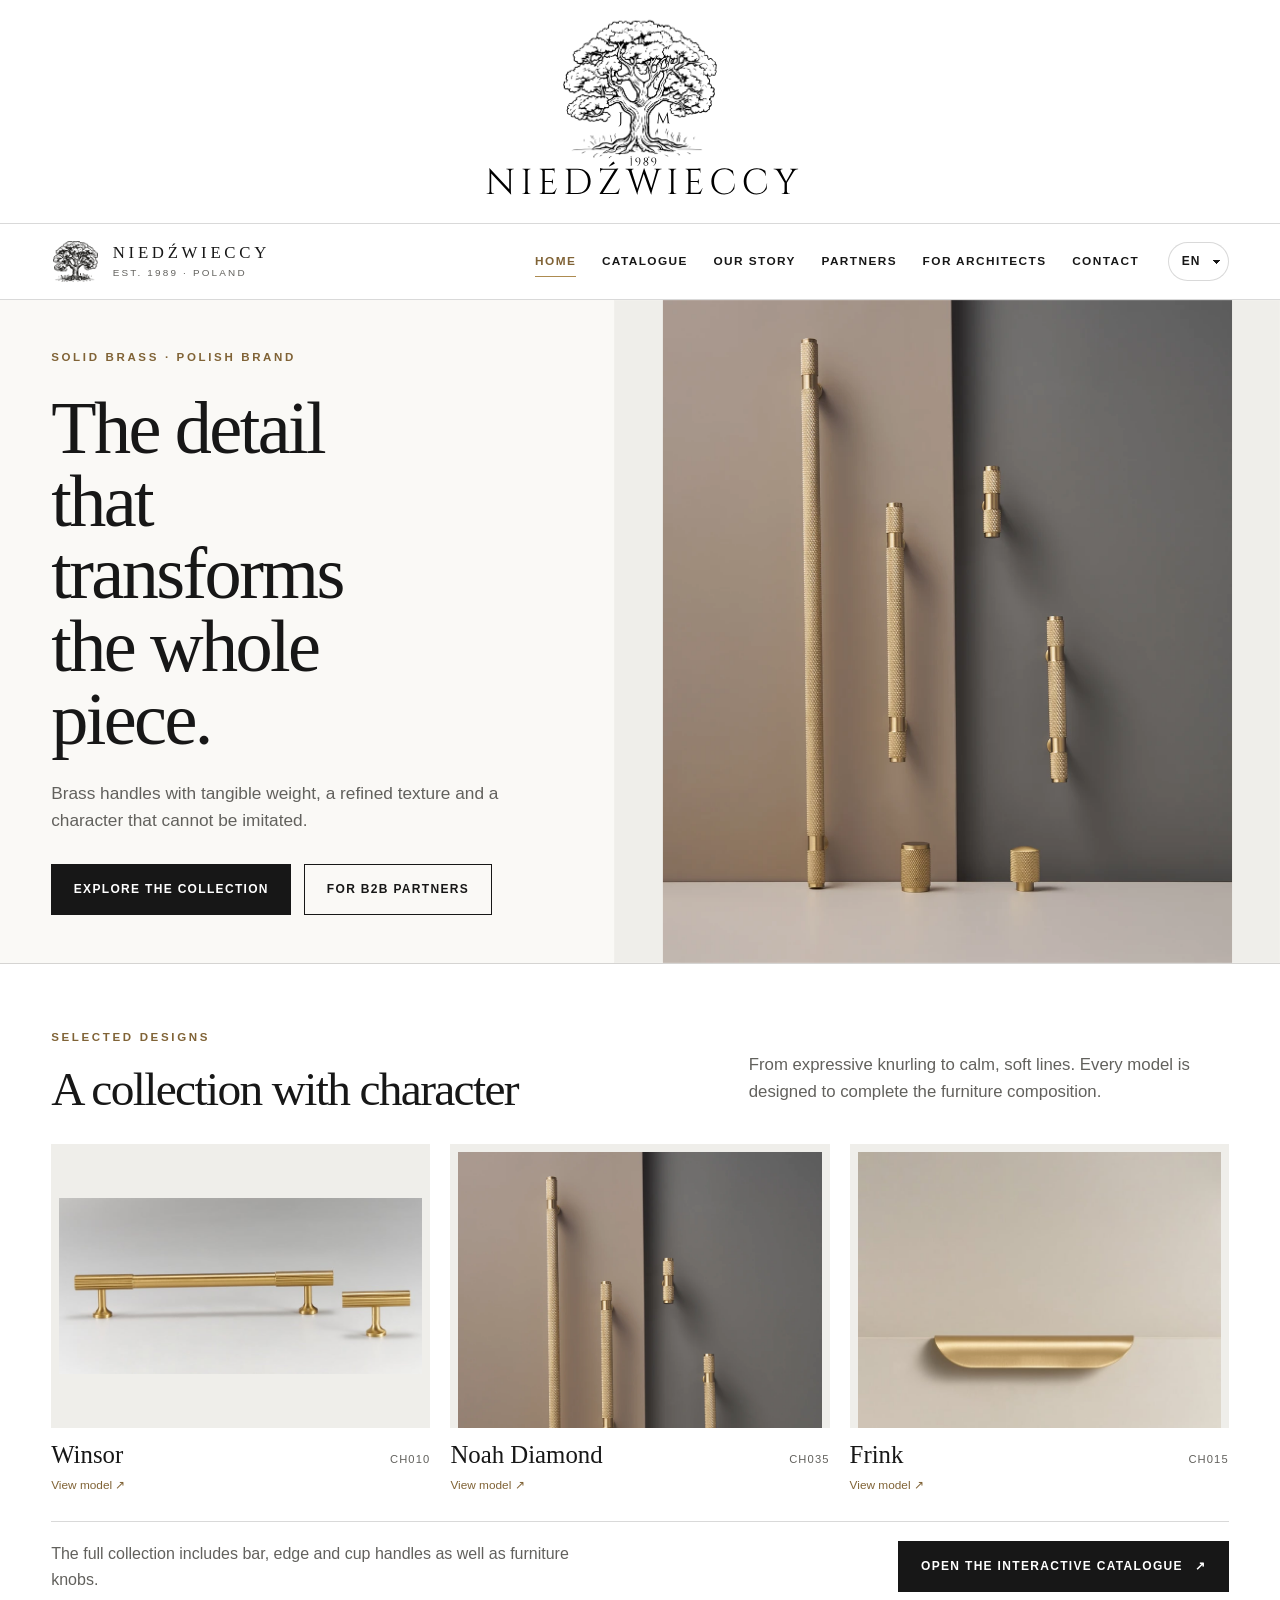
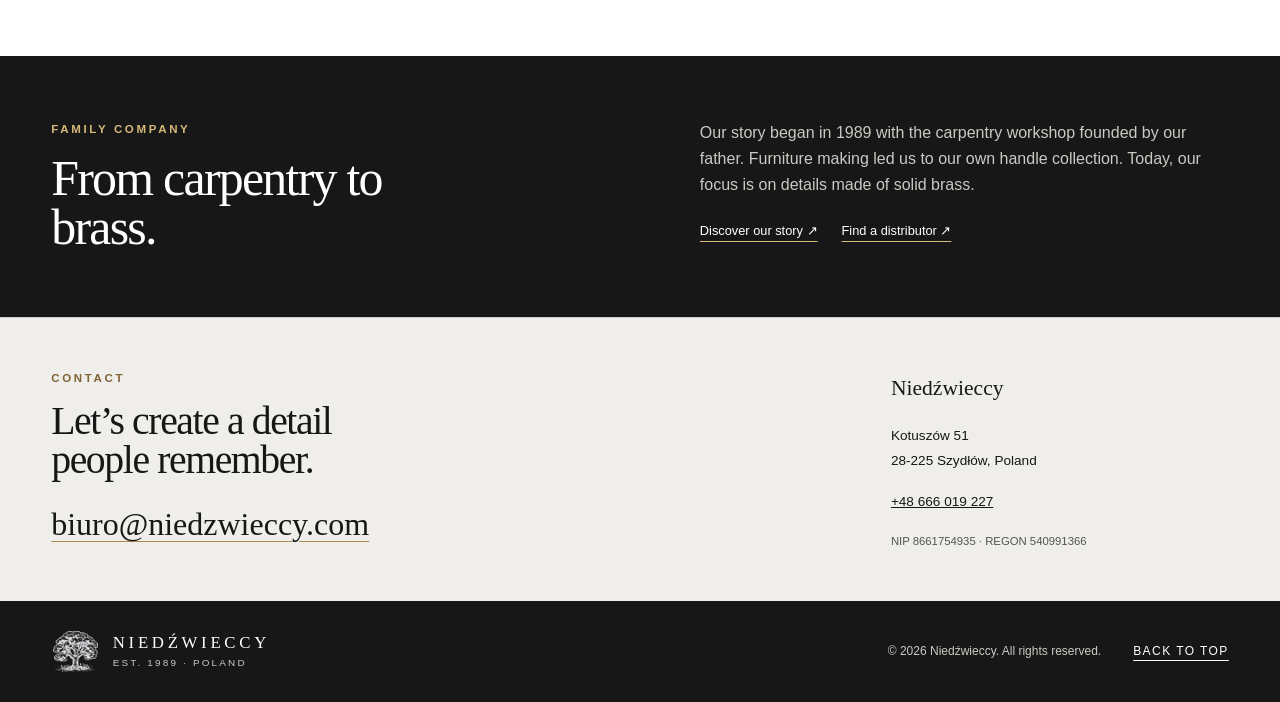
==== commit d3c6e462: "Add architect programme entry to Niedzwieccy brand site" ====
--- a/index.html
+++ b/index.html
@@ -1,149 +1,150 @@
-<!doctype html>
-<html lang="pl">
-  <head>
-    <meta charset="utf-8" />
-    <meta name="viewport" content="width=device-width, initial-scale=1" />
-    <meta name="theme-color" content="#171717" />
-    <meta
-      name="description"
-      content="Niedźwieccy — rodzinna firma założona w 1989 roku. Dziś tworzymy uchwyty i gałki z litego mosiądzu dla producentów mebli, projektantów i dystrybutorów."
-    />
-    <meta property="og:type" content="website" />
-    <meta property="og:title" content="Niedźwieccy — mosiężne uchwyty klasy premium" />
-    <meta
-      property="og:description"
-      content="Niedźwieccy — rodzinna firma założona w 1989 roku. Dziś tworzymy uchwyty i gałki z litego mosiądzu dla producentów mebli, projektantów i dystrybutorów."
-    />
-    <link rel="canonical" href="https://www.niedzwieccy.com/" />
-    <link rel="alternate" hreflang="pl" href="https://www.niedzwieccy.com/?lang=pl" />
-    <link rel="alternate" hreflang="de" href="https://www.niedzwieccy.com/?lang=de" />
-    <link rel="alternate" hreflang="en" href="https://www.niedzwieccy.com/?lang=en" />
-    <link rel="alternate" hreflang="es" href="https://www.niedzwieccy.com/?lang=es" />
-    <link rel="alternate" hreflang="fr" href="https://www.niedzwieccy.com/?lang=fr" />
-    <link rel="alternate" hreflang="it" href="https://www.niedzwieccy.com/?lang=it" />
-    <link rel="icon" type="image/png" href="assets/tree-mark-transparent.png" />
-    <link rel="stylesheet" href="styles.css?v=8" />
-    <title>Niedźwieccy — mosiężne uchwyty klasy premium</title>
-    <link rel="stylesheet" href="pages.css?v=1" />
-  </head>
-  <body class="home-page" data-page="home">
-    <a class="skip-link" href="#main" data-i18n="skip">Przejdź do treści</a>
-    <div class="brand-masthead" id="top">
-      <a class="masthead-logo" href="#main"  aria-label="Niedźwieccy">
-        <img src="assets/logo-niedzwieccy.svg" alt="Niedźwieccy — logo" width="375" height="375" />
-      </a>
-    </div>
-    <header class="site-header" data-header>
-      <a class="brand compact-brand" href="index.html#top" data-site-link aria-label="Niedźwieccy">
-        <span class="brand-tree" aria-hidden="true"></span>
-        <span class="brand-copy"><strong>NIEDŹWIECCY</strong><small>EST. 1989 · POLAND</small></span>
-      </a>
-      <button class="menu-toggle" type="button" aria-expanded="false" aria-controls="site-nav" data-menu>
-        <span></span><span></span><span class="sr-only" data-i18n="menu">Menu</span>
-      </button>
-      <nav class="site-nav" id="site-nav" aria-label="Menu" data-nav>
-        <a href="index.html" data-site-link data-nav-label="home" aria-current="page">Strona główna</a>
-        <a href="katalog.html" data-site-link data-nav-label="catalog">Katalog</a>
-        <a href="marka.html" data-site-link data-nav-label="brand">O marce</a>
-        <a href="partnerzy.html" data-site-link data-nav-label="partners">Partnerzy</a>
-        <a href="#contact" data-site-link data-nav-label="contact">Kontakt</a>
-      </nav>
-      <label class="language-picker">
-        <span class="sr-only" data-i18n="language">Język</span>
-        <select aria-label="Język" data-language><option value="pl">PL</option><option value="de">DE</option><option value="en">EN</option><option value="es">ES</option><option value="fr">FR</option><option value="it">IT</option></select>
-      </label>
-    </header>
-    <main id="main">
-      <section class="hero">
-        <div class="hero-copy">
-          <div class="eyebrow" data-i18n="heroEyebrow">LITY MOSIĄDZ · POLSKA PRODUKCJA</div>
-          <h1 data-i18n="heroTitle">Detal, który zmienia cały mebel.</h1>
-          <p class="hero-lead" data-i18n="heroLead">
-            Mosiężne uchwyty o wyczuwalnym ciężarze, szlachetnej fakturze i charakterze, którego nie da się podrobić.
-          </p>
-          <div class="hero-actions">
-            <a class="button button-primary" href="katalog.html" data-site-link data-i18n="seeCollection">Zobacz kolekcję</a>
-            <a class="button button-ghost" href="partnerzy.html" data-site-link data-i18n="forBusiness">Dla partnerów B2B</a>
-          </div>
-        </div>
-        <figure class="hero-visual">
-          <img
-            src="assets/hero-noah-1600.webp"
-            srcset="assets/hero-noah-960.webp 960w, assets/hero-noah-1600.webp 1600w, assets/hero-noah-2400.webp 2400w"
-            sizes="(max-width: 760px) 100vw, 52vw"
-            width="1600"
-            height="1865"
-            fetchpriority="high"
-            alt="Mosiężne uchwyty i gałki Niedźwieccy"
-            data-i18n-alt="heroAlt"
-          />
-        </figure>
-      </section>
-      <section class="home-collection" id="collection">
-        <div class="section-heading reveal">
-          <div><div class="section-kicker" data-i18n="collectionKicker">WYBRANE MODELE</div><h2 data-i18n="collectionTitle">Kolekcja z charakterem</h2></div>
-          <p data-i18n="collectionLead">Od wyrazistego ryflowania po spokojne, miękkie linie. Każdy model został zaprojektowany tak, by domknąć kompozycję mebla.</p>
-        </div>
-        <div class="featured-grid">
-          <article class="featured-card reveal">
-            <a href="katalog.html#winsor" data-site-link>
-              <div class="featured-image"><img src="assets/collection-winsor.jpg" alt="Winsor CH010" loading="lazy" /></div>
-              <div class="featured-meta"><h3>Winsor</h3><code>CH010</code></div>
-              <span class="featured-action"><span data-i18n="modelLink">Zobacz model</span> ↗</span>
-            </a>
-          </article>
-          <article class="featured-card reveal">
-            <a href="katalog.html#noah" data-site-link>
-              <div class="featured-image"><img src="assets/hero-noah-960.webp" alt="Noah Diamond CH035" loading="lazy" /></div>
-              <div class="featured-meta"><h3>Noah Diamond</h3><code>CH035</code></div>
-              <span class="featured-action"><span data-i18n="modelLink">Zobacz model</span> ↗</span>
-            </a>
-          </article>
-          <article class="featured-card reveal">
-            <a href="katalog.html#frink-lynd-semicircle" data-site-link>
-              <div class="featured-image"><img src="assets/collection-frink.jpg" alt="Frink CH015" loading="lazy" /></div>
-              <div class="featured-meta"><h3>Frink</h3><code>CH015</code></div>
-              <span class="featured-action"><span data-i18n="modelLink">Zobacz model</span> ↗</span>
-            </a>
-          </article>
-        </div>
-        <div class="collection-footer reveal">
-          <p class="collection-note" data-i18n="collectionNote">Pełna kolekcja obejmuje uchwyty relingowe, krawędziowe, muszlowe i gałki meblowe.</p>
-          <a class="button button-primary catalog-button" href="katalog.html" data-site-link><span data-i18n="interactiveCatalog">Otwórz katalog interaktywny</span><span aria-hidden="true">↗</span></a>
-        </div>
-      </section>
-      <section class="home-story">
-        <div class="reveal"><div class="section-kicker" data-i18n="homeStoryKicker">RODZINNA FIRMA</div><h2 data-i18n="homeStoryTitle">Od stolarstwa do mosiądzu.</h2></div>
-        <div class="reveal">
-          <p data-i18n="homeStoryBody">Nasza historia zaczęła się w 1989 roku od zakładu stolarskiego założonego przez ojca. Przez produkcję mebli doszliśmy do własnej kolekcji uchwytów. Dziś skupiamy się na detalu z litego mosiądzu.</p>
-          <div class="story-actions"><a href="marka.html" data-site-link><span data-i18n="brandCta">Poznaj naszą historię</span> ↗</a><a href="partnerzy.html#dystrybutorzy" data-site-link><span data-i18n="partnersCta">Znajdź dystrybutora</span> ↗</a></div>
-        </div>
-      </section>
-      <section class="contact" id="contact">
-        <div class="contact-lead reveal">
-          <div class="section-kicker" data-i18n="contactKicker">KONTAKT</div>
-          <h2 data-i18n="contactTitle">Stwórzmy detal, który zostaje w pamięci.</h2>
-          <a class="contact-email" href="mailto:biuro@niedzwieccy.com">biuro@niedzwieccy.com</a>
-        </div>
-        <address class="contact-details reveal">
-          <strong>Niedźwieccy</strong>
-          <span>Kotuszów 51</span>
-          <span>28-225 Szydłów, Poland</span>
-          <a href="tel:+48666019227">+48 666 019 227</a>
-          <small>NIP 8661754935 · REGON 540991366</small>
-        </address>
-      </section>
-    </main>
-    <footer>
-      <a class="brand brand-footer" href="index.html" data-site-link aria-label="Niedźwieccy">
-        <span class="brand-tree" aria-hidden="true"></span>
-        <span class="brand-copy"><strong>NIEDŹWIECCY</strong><small>EST. 1989 · POLAND</small></span>
-      </a>
-      <p>© <span data-year></span> Niedźwieccy. <span data-i18n="rights">Wszelkie prawa zastrzeżone.</span></p>
-      <a href="#top" class="back-top" data-i18n="backTop">Na górę</a>
-    </footer>
-    <script src="navigation.js?v=1"></script>
-    <script src="page-copy.js?v=1"></script>
-    <script src="script.js?v=8"></script>
-  </body>
-</html>
+<!doctype html>
+<html lang="pl">
+  <head>
+    <meta charset="utf-8" />
+    <meta name="viewport" content="width=device-width, initial-scale=1" />
+    <meta name="theme-color" content="#171717" />
+    <meta
+      name="description"
+      content="Niedźwieccy — rodzinna firma założona w 1989 roku. Dziś tworzymy uchwyty i gałki z litego mosiądzu dla producentów mebli, projektantów i dystrybutorów."
+    />
+    <meta property="og:type" content="website" />
+    <meta property="og:title" content="Niedźwieccy — mosiężne uchwyty klasy premium" />
+    <meta
+      property="og:description"
+      content="Niedźwieccy — rodzinna firma założona w 1989 roku. Dziś tworzymy uchwyty i gałki z litego mosiądzu dla producentów mebli, projektantów i dystrybutorów."
+    />
+    <link rel="canonical" href="https://www.niedzwieccy.com/" />
+    <link rel="alternate" hreflang="pl" href="https://www.niedzwieccy.com/?lang=pl" />
+    <link rel="alternate" hreflang="de" href="https://www.niedzwieccy.com/?lang=de" />
+    <link rel="alternate" hreflang="en" href="https://www.niedzwieccy.com/?lang=en" />
+    <link rel="alternate" hreflang="es" href="https://www.niedzwieccy.com/?lang=es" />
+    <link rel="alternate" hreflang="fr" href="https://www.niedzwieccy.com/?lang=fr" />
+    <link rel="alternate" hreflang="it" href="https://www.niedzwieccy.com/?lang=it" />
+    <link rel="icon" type="image/png" href="assets/tree-mark-transparent.png" />
+    <link rel="stylesheet" href="styles.css?v=8" />
+    <title>Niedźwieccy — mosiężne uchwyty klasy premium</title>
+    <link rel="stylesheet" href="pages.css?v=1" />
+  </head>
+  <body class="home-page" data-page="home">
+    <a class="skip-link" href="#main" data-i18n="skip">Przejdź do treści</a>
+    <div class="brand-masthead" id="top">
+      <a class="masthead-logo" href="#main"  aria-label="Niedźwieccy">
+        <img src="assets/logo-niedzwieccy.svg" alt="Niedźwieccy — logo" width="375" height="375" />
+      </a>
+    </div>
+    <header class="site-header" data-header>
+      <a class="brand compact-brand" href="index.html#top" data-site-link aria-label="Niedźwieccy">
+        <span class="brand-tree" aria-hidden="true"></span>
+        <span class="brand-copy"><strong>NIEDŹWIECCY</strong><small>EST. 1989 · POLAND</small></span>
+      </a>
+      <button class="menu-toggle" type="button" aria-expanded="false" aria-controls="site-nav" data-menu>
+        <span></span><span></span><span class="sr-only" data-i18n="menu">Menu</span>
+      </button>
+      <nav class="site-nav" id="site-nav" aria-label="Menu" data-nav>
+        <a href="index.html" data-site-link data-nav-label="home" aria-current="page">Strona główna</a>
+        <a href="katalog.html" data-site-link data-nav-label="catalog">Katalog</a>
+        <a href="marka.html" data-site-link data-nav-label="brand">O marce</a>
+        <a href="partnerzy.html" data-site-link data-nav-label="partners">Partnerzy</a>
+        <a href="dla-architektow.html" data-site-link data-nav-label="architects">Dla Architektów</a>
+        <a href="#contact" data-site-link data-nav-label="contact">Kontakt</a>
+      </nav>
+      <label class="language-picker">
+        <span class="sr-only" data-i18n="language">Język</span>
+        <select aria-label="Język" data-language><option value="pl">PL</option><option value="de">DE</option><option value="en">EN</option><option value="es">ES</option><option value="fr">FR</option><option value="it">IT</option></select>
+      </label>
+    </header>
+    <main id="main">
+      <section class="hero">
+        <div class="hero-copy">
+          <div class="eyebrow" data-i18n="heroEyebrow">LITY MOSIĄDZ · POLSKA MARKA</div>
+          <h1 data-i18n="heroTitle">Detal, który zmienia cały mebel.</h1>
+          <p class="hero-lead" data-i18n="heroLead">
+            Mosiężne uchwyty o wyczuwalnym ciężarze, szlachetnej fakturze i charakterze, którego nie da się podrobić.
+          </p>
+          <div class="hero-actions">
+            <a class="button button-primary" href="katalog.html" data-site-link data-i18n="seeCollection">Zobacz kolekcję</a>
+            <a class="button button-ghost" href="partnerzy.html" data-site-link data-i18n="forBusiness">Dla partnerów B2B</a>
+          </div>
+        </div>
+        <figure class="hero-visual">
+          <img
+            src="assets/hero-noah-1600.webp"
+            srcset="assets/hero-noah-960.webp 960w, assets/hero-noah-1600.webp 1600w, assets/hero-noah-2400.webp 2400w"
+            sizes="(max-width: 760px) 100vw, 52vw"
+            width="1600"
+            height="1865"
+            fetchpriority="high"
+            alt="Mosiężne uchwyty i gałki Niedźwieccy"
+            data-i18n-alt="heroAlt"
+          />
+        </figure>
+      </section>
+      <section class="home-collection" id="collection">
+        <div class="section-heading reveal">
+          <div><div class="section-kicker" data-i18n="collectionKicker">WYBRANE MODELE</div><h2 data-i18n="collectionTitle">Kolekcja z charakterem</h2></div>
+          <p data-i18n="collectionLead">Od wyrazistego ryflowania po spokojne, miękkie linie. Każdy model został zaprojektowany tak, by domknąć kompozycję mebla.</p>
+        </div>
+        <div class="featured-grid">
+          <article class="featured-card reveal">
+            <a href="katalog.html#winsor" data-site-link>
+              <div class="featured-image"><img src="assets/collection-winsor.jpg" alt="Winsor CH010" loading="lazy" /></div>
+              <div class="featured-meta"><h3>Winsor</h3><code>CH010</code></div>
+              <span class="featured-action"><span data-i18n="modelLink">Zobacz model</span> ↗</span>
+            </a>
+          </article>
+          <article class="featured-card reveal">
+            <a href="katalog.html#noah" data-site-link>
+              <div class="featured-image"><img src="assets/hero-noah-960.webp" alt="Noah Diamond CH035" loading="lazy" /></div>
+              <div class="featured-meta"><h3>Noah Diamond</h3><code>CH035</code></div>
+              <span class="featured-action"><span data-i18n="modelLink">Zobacz model</span> ↗</span>
+            </a>
+          </article>
+          <article class="featured-card reveal">
+            <a href="katalog.html#frink-lynd-semicircle" data-site-link>
+              <div class="featured-image"><img src="assets/collection-frink.jpg" alt="Frink CH015" loading="lazy" /></div>
+              <div class="featured-meta"><h3>Frink</h3><code>CH015</code></div>
+              <span class="featured-action"><span data-i18n="modelLink">Zobacz model</span> ↗</span>
+            </a>
+          </article>
+        </div>
+        <div class="collection-footer reveal">
+          <p class="collection-note" data-i18n="collectionNote">Pełna kolekcja obejmuje uchwyty relingowe, krawędziowe, muszlowe i gałki meblowe.</p>
+          <a class="button button-primary catalog-button" href="katalog.html" data-site-link><span data-i18n="interactiveCatalog">Otwórz katalog interaktywny</span><span aria-hidden="true">↗</span></a>
+        </div>
+      </section>
+      <section class="home-story">
+        <div class="reveal"><div class="section-kicker" data-i18n="homeStoryKicker">RODZINNA FIRMA</div><h2 data-i18n="homeStoryTitle">Od stolarstwa do mosiądzu.</h2></div>
+        <div class="reveal">
+          <p data-i18n="homeStoryBody">Nasza historia zaczęła się w 1989 roku od zakładu stolarskiego założonego przez ojca. Przez produkcję mebli doszliśmy do własnej kolekcji uchwytów. Dziś skupiamy się na detalu z litego mosiądzu.</p>
+          <div class="story-actions"><a href="marka.html" data-site-link><span data-i18n="brandCta">Poznaj naszą historię</span> ↗</a><a href="partnerzy.html#dystrybutorzy" data-site-link><span data-i18n="partnersCta">Znajdź dystrybutora</span> ↗</a></div>
+        </div>
+      </section>
+      <section class="contact" id="contact">
+        <div class="contact-lead reveal">
+          <div class="section-kicker" data-i18n="contactKicker">KONTAKT</div>
+          <h2 data-i18n="contactTitle">Stwórzmy detal, który zostaje w pamięci.</h2>
+          <a class="contact-email" href="mailto:biuro@niedzwieccy.com">biuro@niedzwieccy.com</a>
+        </div>
+        <address class="contact-details reveal">
+          <strong>Niedźwieccy</strong>
+          <span>Kotuszów 51</span>
+          <span>28-225 Szydłów, Poland</span>
+          <a href="tel:+48666019227">+48 666 019 227</a>
+          <small>NIP 8661754935 · REGON 540991366</small>
+        </address>
+      </section>
+    </main>
+    <footer>
+      <a class="brand brand-footer" href="index.html" data-site-link aria-label="Niedźwieccy">
+        <span class="brand-tree" aria-hidden="true"></span>
+        <span class="brand-copy"><strong>NIEDŹWIECCY</strong><small>EST. 1989 · POLAND</small></span>
+      </a>
+      <p>© <span data-year></span> Niedźwieccy. <span data-i18n="rights">Wszelkie prawa zastrzeżone.</span></p>
+      <a href="#top" class="back-top" data-i18n="backTop">Na górę</a>
+    </footer>
+    <script src="navigation.js?v=1"></script>
+    <script src="page-copy.js?v=1"></script>
+    <script src="script.js?v=8"></script>
+  </body>
+</html>
